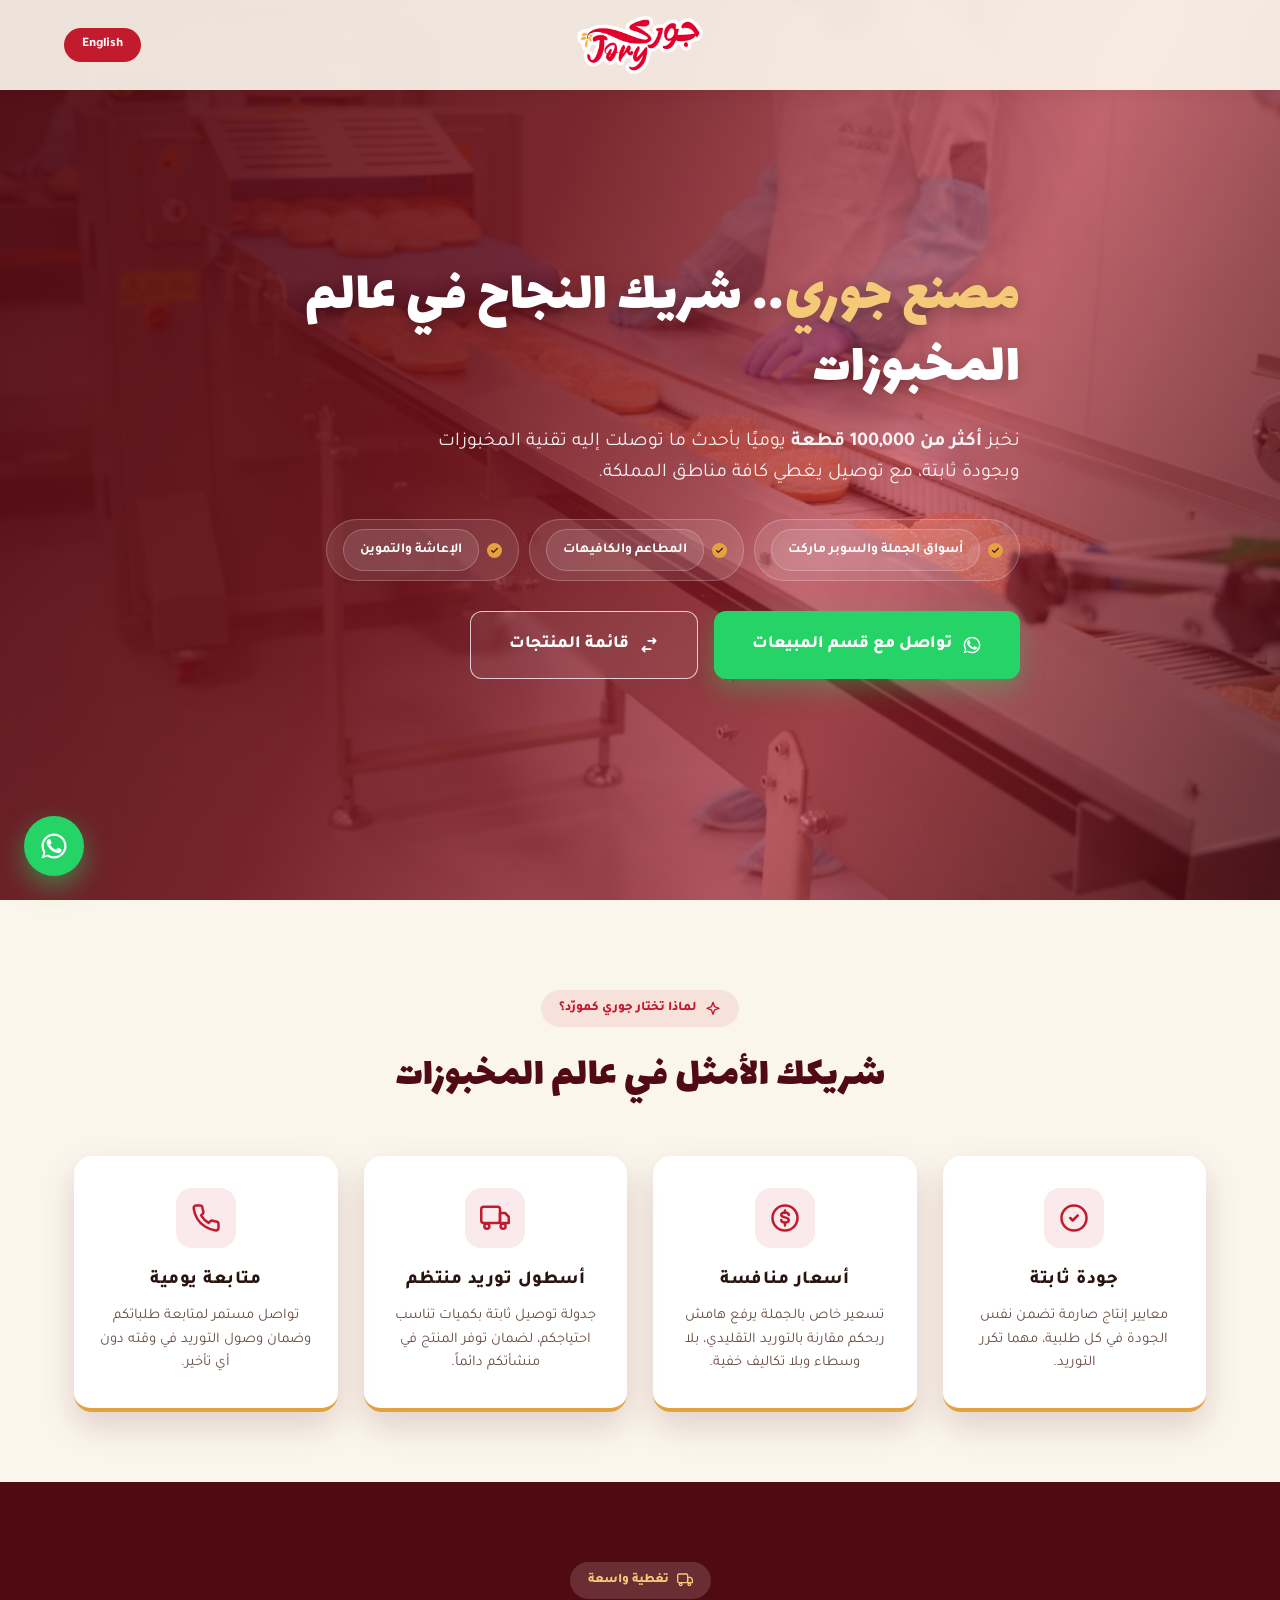
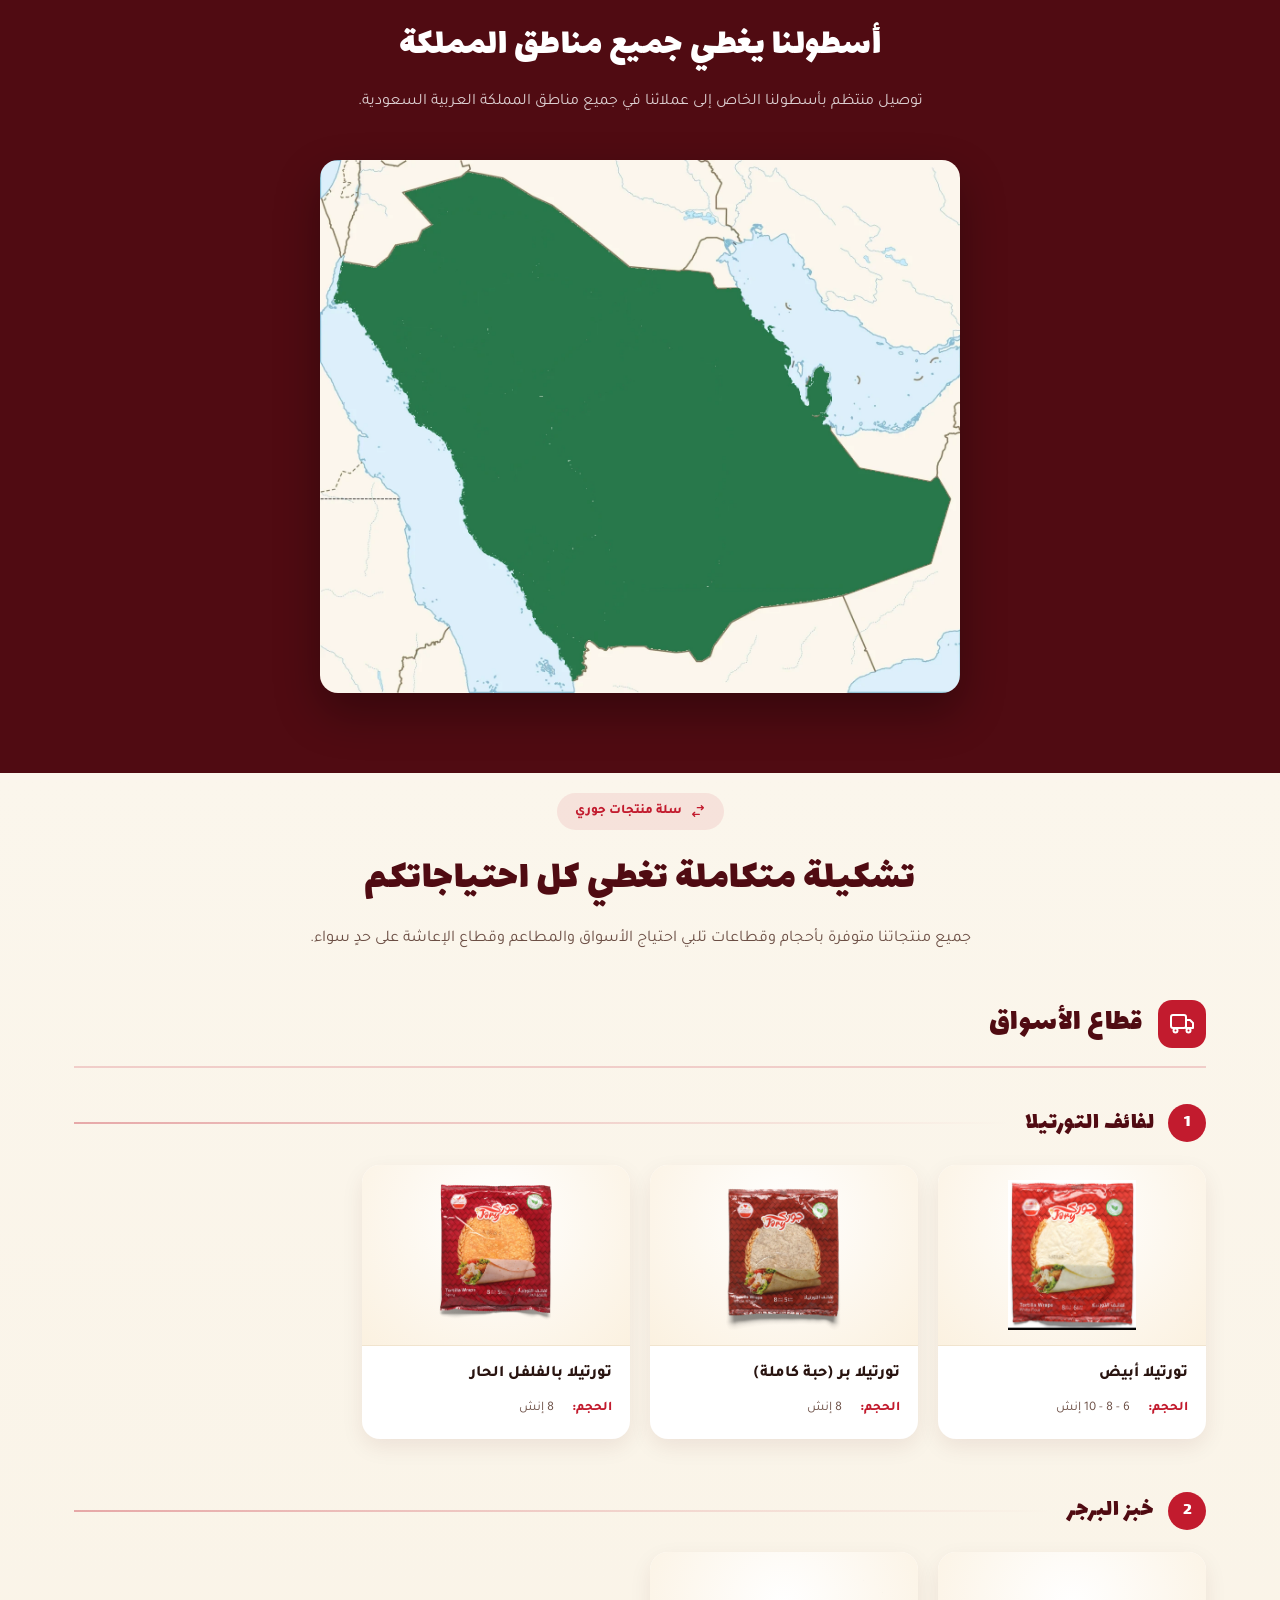
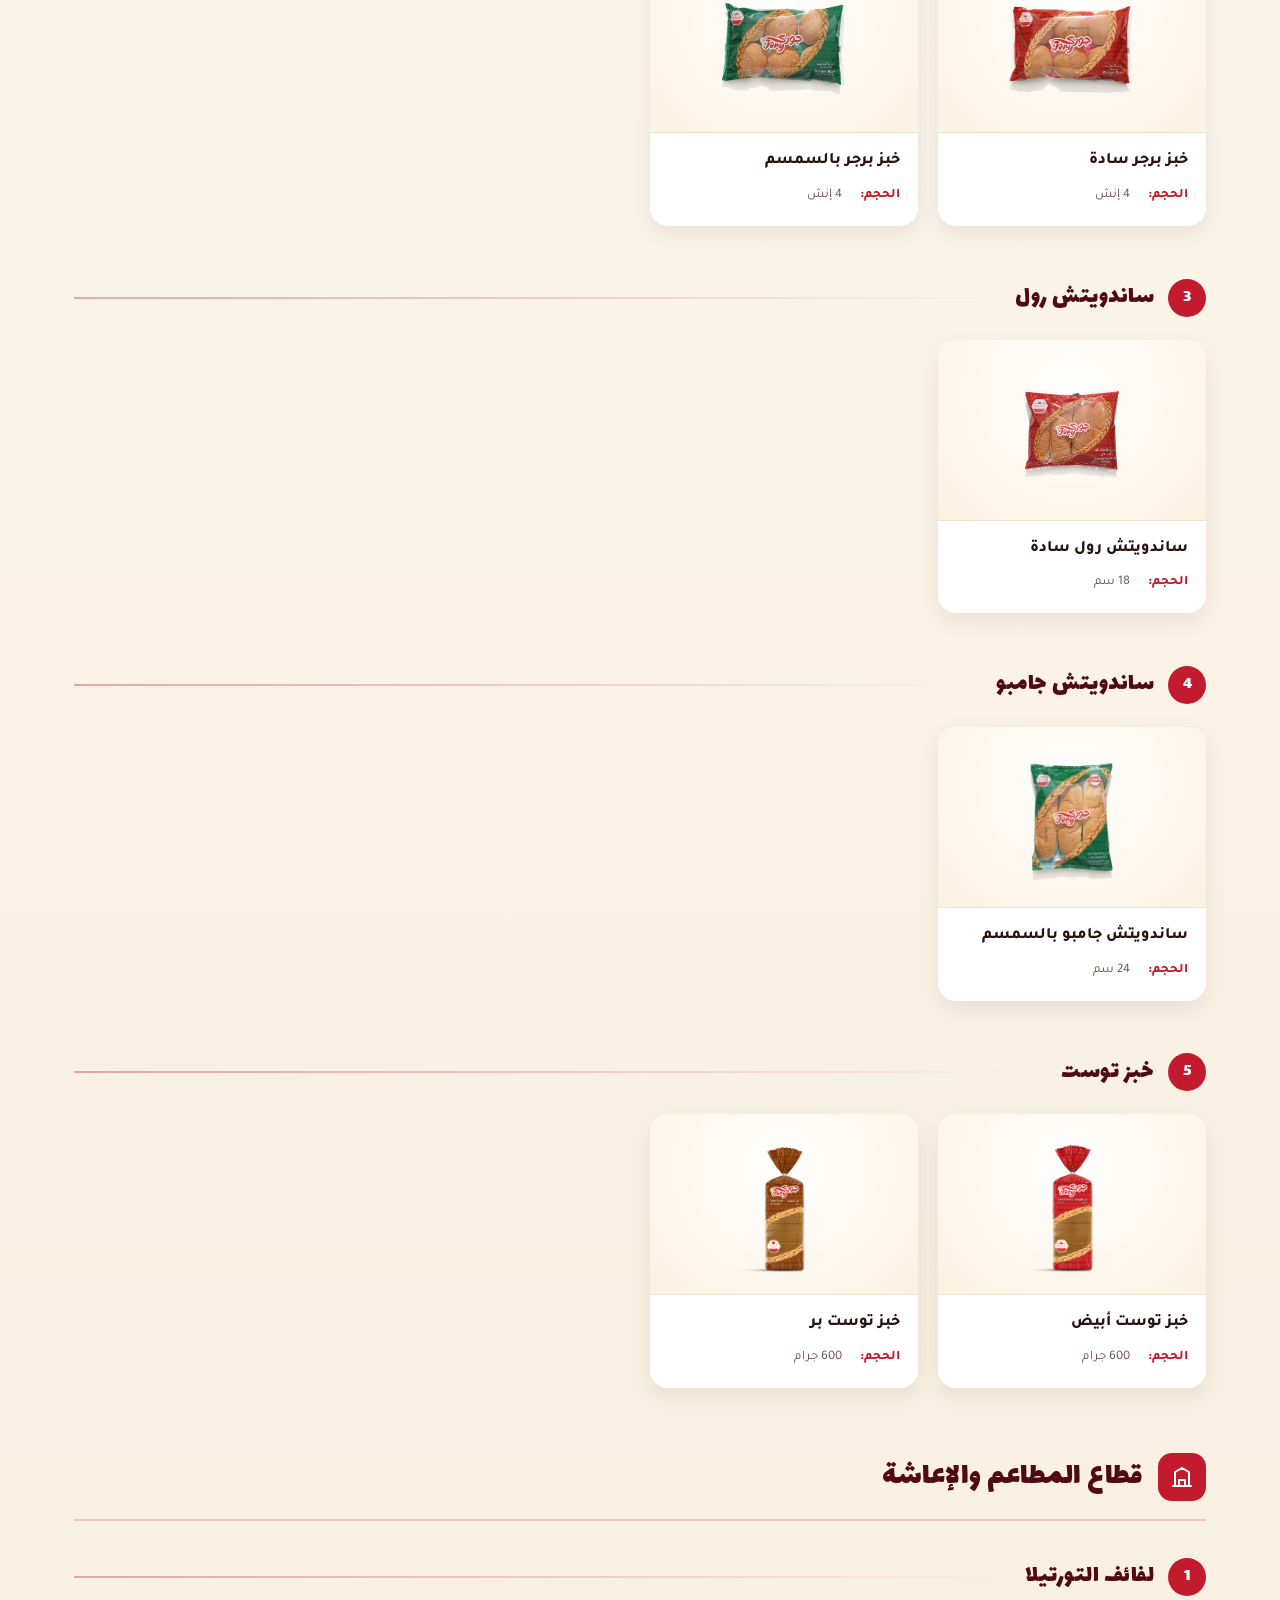
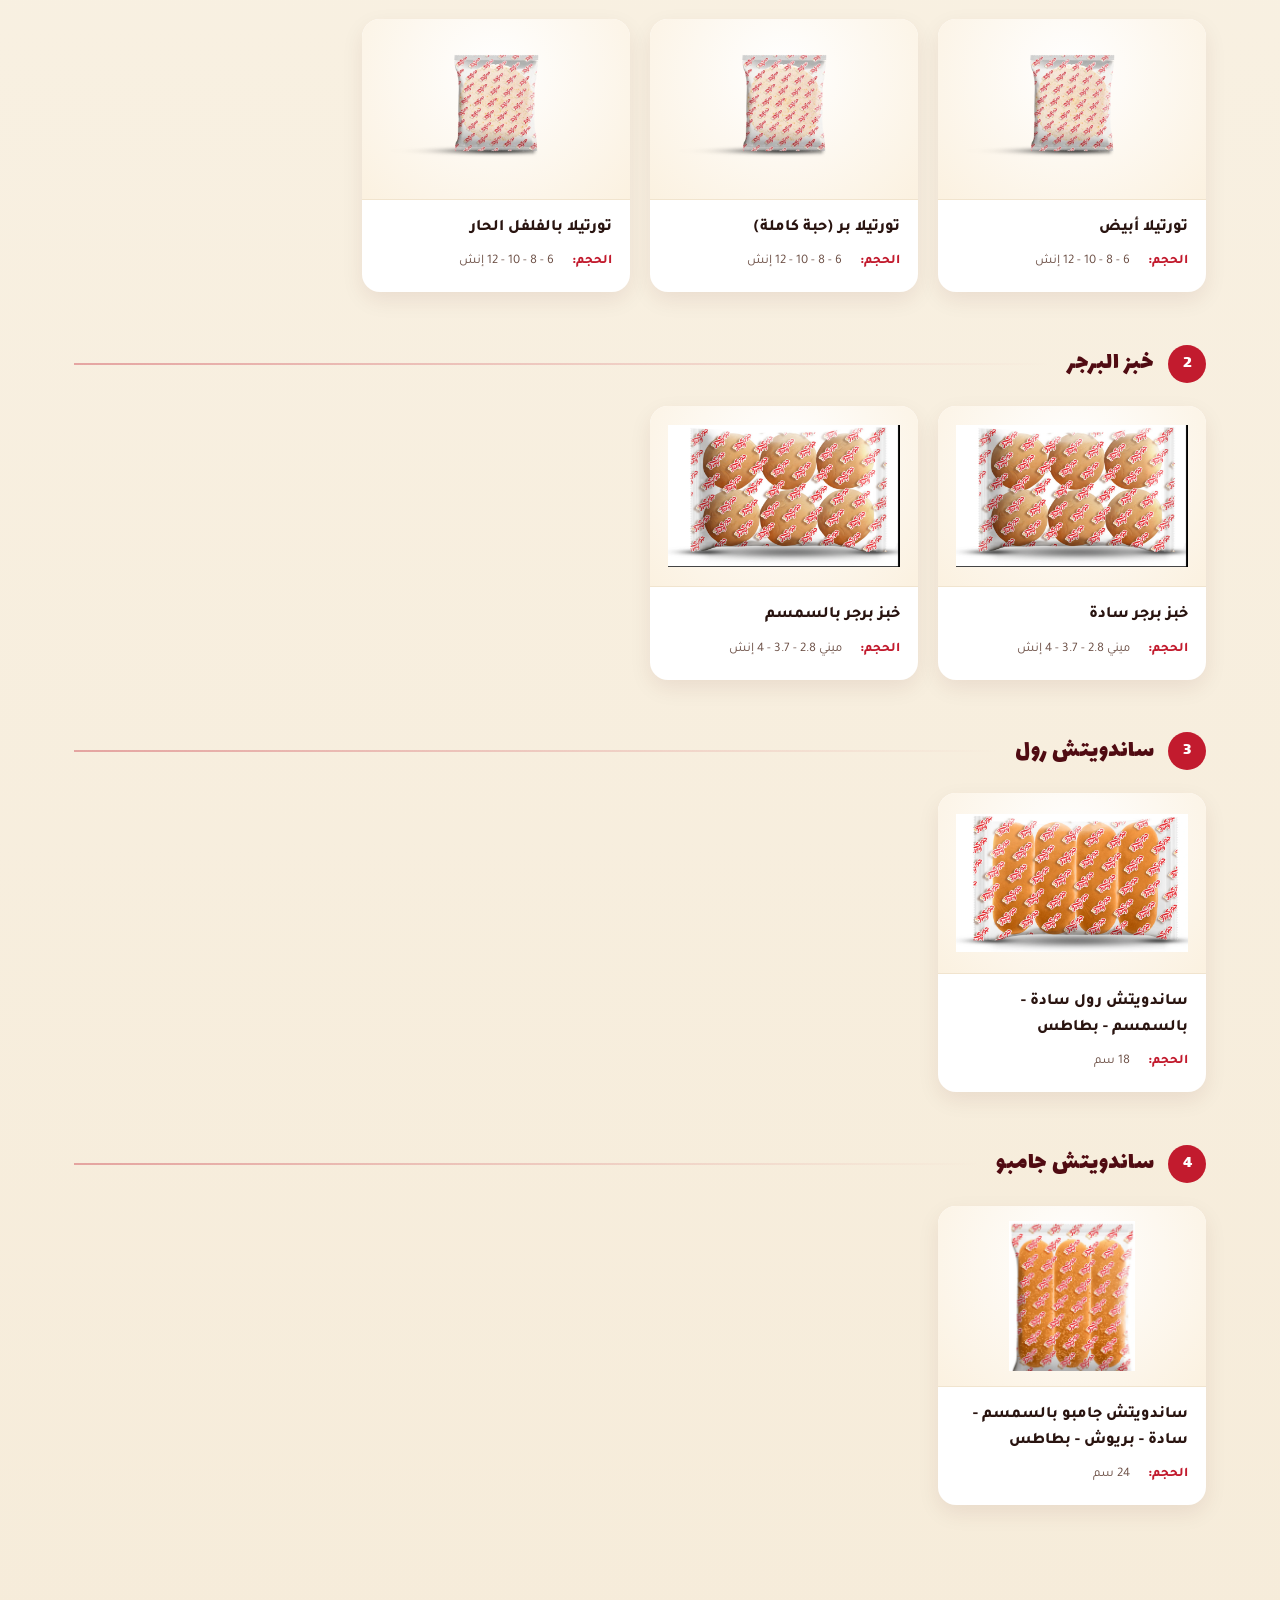
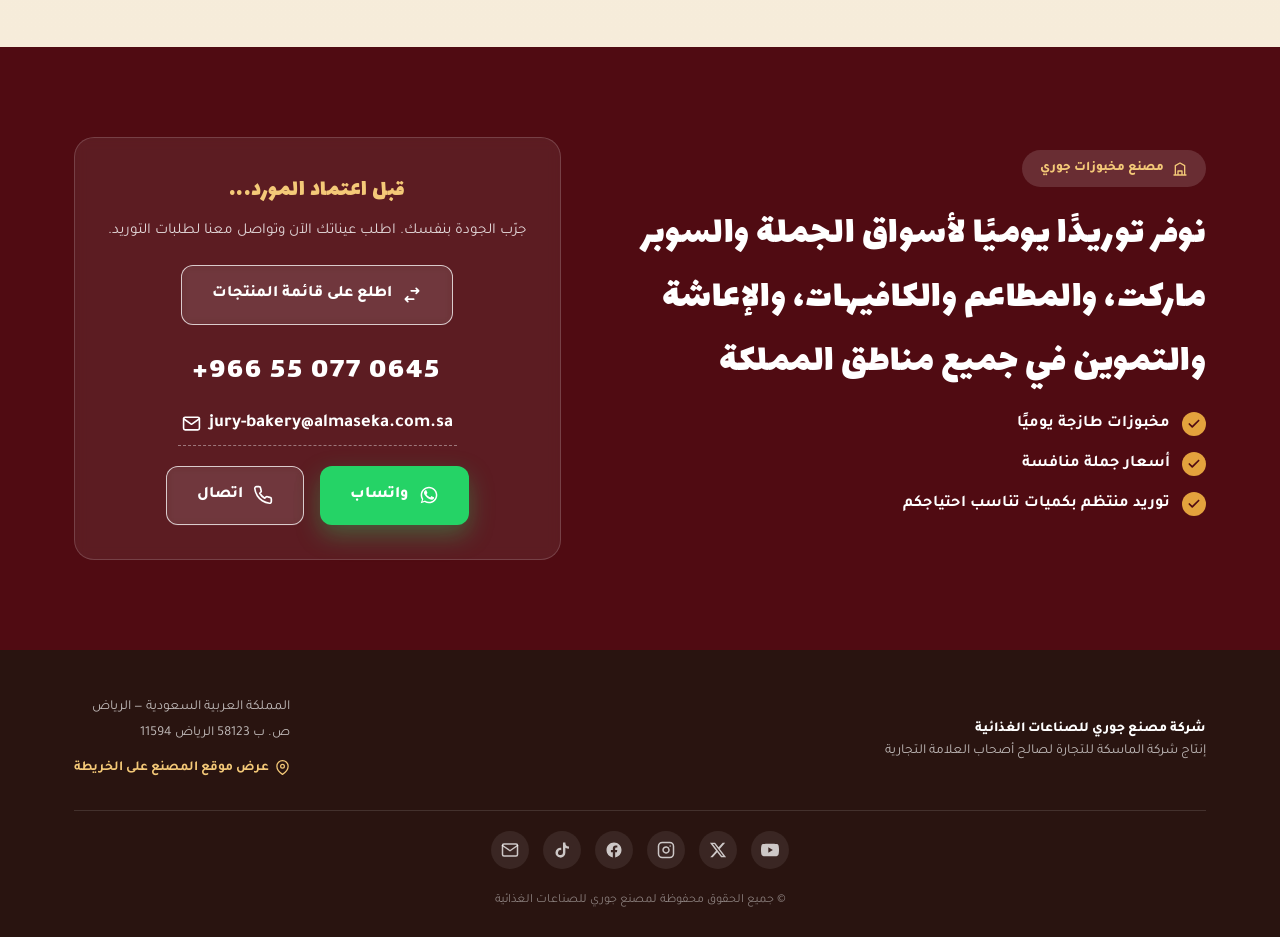
==== index.html @ b3816f95 "add Arabic/English bilingual support with language toggle - Add data-i18n attributes across all visi" ====
<!DOCTYPE html>
<html dir="rtl" lang="ar">
<head>
<meta charset="UTF-8">
<meta name="viewport" content="width=device-width, initial-scale=1.0">
<title>مصنع مخبوزات جوري — توريد جملة للمطاعم والمقاهي والبقالات في جميع مناطق المملكة</title>
<meta name="description" content="جوري.. شريكك الأمثل في عالم المخبوزات. توريد جملة لأسواق الجملة والسوبر ماركت، والمطاعم والكافيهات، والإعاشة والتموين: تورتيلا، خبز برجر، ساندويتش رول وخبز توست. إنتاج يتجاوز 100,000 قطعة يوميًا، أسعار جملة منافسة، وأسطول يغطي جميع مناطق المملكة العربية السعودية.">
<link rel="icon" href="assets/favicon-32.png" type="image/png" sizes="32x32">
<link rel="icon" href="assets/favicon-512.png" type="image/png" sizes="512x512">
<link rel="apple-touch-icon" href="assets/apple-touch-icon.png">
<link rel="preconnect" href="https://fonts.googleapis.com">
<link href="https://fonts.googleapis.com/css2?family=Lalezar&family=Tajawal:wght@300;400;500;700;800;900&display=swap" rel="stylesheet">
<style>
  :root{
    --red:#C21B2E;
    --red-dark:#8F1220;
    --red-deep:#500B12;
    --gold:#E3A23D;
    --gold-light:#F4C978;
    --cream:#FBF6EC;
    --white:#FFFFFF;
    --ink:#291410;
    --ink-soft:#6B4E44;
    --green:#2E7D4F;
    --shadow:0 14px 34px rgba(80,11,18,.16);
  }
  *{margin:0;padding:0;box-sizing:border-box;}
  html{scroll-behavior:smooth;}
  #hero, #products, #contact{scroll-margin-top:90px;}
  @media (max-width:600px){ #hero, #products, #contact{scroll-margin-top:64px;} }
  body{font-family:'Tajawal',sans-serif;background:var(--cream);color:var(--ink);overflow-x:hidden;line-height:1.6;}
  h1,h2,h3,.display{font-family:'Lalezar',sans-serif;font-weight:400;letter-spacing:.5px;}
  a{text-decoration:none;color:inherit;}
  ul{list-style:none;}
  img{display:block;max-width:100%;}
  .wrap{max-width:1180px;margin:0 auto;padding:0 24px;}
  section{position:relative;}


  .eyebrow{display:inline-flex;align-items:center;gap:8px;background:rgba(194,27,46,.09);color:var(--red);
    font-weight:800;font-size:.82rem;padding:8px 18px;border-radius:99px;margin-bottom:16px;}
  .eyebrow svg{width:16px;height:16px;}

  .btn{display:inline-flex;align-items:center;gap:10px;padding:16px 30px;border-radius:12px;
    font-weight:800;font-size:1rem;transition:transform .25s ease, box-shadow .25s ease, background .25s ease;
    white-space:nowrap;border:0;cursor:pointer;}
  .btn svg{width:20px;height:20px;flex-shrink:0;}
  .btn-primary{background:var(--red);color:var(--white);box-shadow:0 10px 24px rgba(194,27,46,.35);}
  .btn-primary:hover{background:var(--red-dark);transform:translateY(-2px);}
  .btn-whatsapp{background:#25D366;color:var(--white);box-shadow:0 10px 24px rgba(37,211,102,.35);}
  .btn-whatsapp:hover{background:#1DA851;transform:translateY(-2px);}
  .btn-outline-light{border:1.5px solid rgba(255,255,255,.75);color:var(--white);background:rgba(255,255,255,.06);backdrop-filter:blur(4px);}
  .btn-outline-light:hover{background:rgba(255,255,255,.16);}
  .btn-lg{padding:19px 38px;font-size:1.08rem;}
  .cta-row{display:flex;flex-wrap:wrap;gap:16px;}

  /* ---------- top bar ---------- */
  .topbar{position:fixed;top:0;right:0;left:0;z-index:200;display:flex;align-items:center;justify-content:center;
    padding:14px 5%;background:rgba(251,246,236,.92);backdrop-filter:blur(8px);box-shadow:0 2px 16px rgba(41,20,16,.08);
    transition:padding .3s ease;}
  .topbar.scrolled{padding:8px 5%;box-shadow:0 4px 20px rgba(41,20,16,.14);}
  .topbar-logo-link{display:flex;align-items:center;}
  .topbar .logo{height:62px;width:auto;transition:height .3s ease;}
  .topbar.scrolled .logo{height:44px;}
  .lang-toggle{position:absolute;top:50%;inset-inline-end:5%;transform:translateY(-50%);
    background:var(--red);color:var(--white);border:0;border-radius:99px;padding:9px 18px;
    font-weight:800;font-size:.82rem;font-family:'Tajawal',sans-serif;cursor:pointer;
    transition:background .2s ease, padding .3s ease;}
  .lang-toggle:hover{background:var(--red-dark);}

  /* ---------- hero ---------- */
  .hero{min-height:100vh;display:flex;align-items:center;padding:130px 0 90px;
    background:
      linear-gradient(115deg, rgba(80,11,18,.94) 0%, rgba(111,15,24,.86) 38%, rgba(194,27,46,.55) 68%, rgba(80,11,18,.75) 100%),
      url('assets/factory.webp') center/cover no-repeat;
  }
  .hero-inner{max-width:760px;}
  .hero .eyebrow{background:rgba(255,255,255,.14);color:var(--gold-light);}
  .hero h1{color:var(--white);font-size:clamp(2.2rem,5vw,3.6rem);line-height:1.25;margin-bottom:22px;text-shadow:0 4px 18px rgba(0,0,0,.25);}
  .hero h1 span{color:var(--gold-light);}
  .hero p.lead{color:rgba(255,255,255,.92);font-size:clamp(1.02rem,2vw,1.22rem);margin-bottom:30px;max-width:640px;}
  .hero-audience{display:flex;flex-wrap:wrap;gap:10px;margin-bottom:30px;}
  .hero-audience span{display:inline-flex;align-items:center;gap:8px;background:rgba(255,255,255,.1);
    border:1px solid rgba(255,255,255,.22);color:var(--white);font-weight:700;font-size:.86rem;padding:9px 16px;border-radius:99px;}
  .hero-audience svg{width:15px;height:15px;background:var(--gold);color:var(--red-deep);border-radius:50%;padding:3px;flex-shrink:0;}

  /* ---------- fleet coverage ---------- */
  .coverage{padding:80px 0;background:var(--red-deep);color:var(--white);text-align:center;}
  .coverage .eyebrow{background:rgba(255,255,255,.14);color:var(--gold-light);}
  .coverage h2{color:var(--white);font-size:clamp(1.8rem,3.6vw,2.4rem);margin-bottom:14px;}
  .coverage p.sub{color:rgba(255,255,255,.8);max-width:600px;margin:0 auto 44px;}
  .coverage-body{display:flex;align-items:center;justify-content:center;max-width:640px;margin:0 auto;}
  .coverage-map{width:100%;min-width:0;}
  .coverage-map img{width:100%;height:auto;display:block;border-radius:18px;box-shadow:0 20px 46px rgba(0,0,0,.32);}

  /* ---------- section heading ---------- */
  .sec-head{text-align:center;max-width:680px;margin:0 auto 46px;}
  .sec-head h2{font-size:clamp(1.9rem,4vw,2.6rem);color:var(--red-deep);margin-bottom:14px;}
  .sec-head p{color:var(--ink-soft);font-size:1.02rem;}
  .sec-head .btn{margin-top:18px;}

  /* ---------- why us ---------- */
  .why{padding:90px 0 70px;}
  .why-grid{display:grid;grid-template-columns:repeat(4,1fr);gap:26px;}
  .why-card{background:var(--white);border-radius:18px;padding:32px 26px;box-shadow:var(--shadow);text-align:center;
    border-bottom:4px solid var(--gold);}
  .why-card .ic{width:60px;height:60px;border-radius:16px;background:rgba(194,27,46,.09);display:flex;align-items:center;
    justify-content:center;margin:0 auto 18px;}
  .why-card svg{width:30px;height:30px;color:var(--red);}
  .why-card h3{font-family:'Tajawal',sans-serif;font-weight:800;font-size:1.15rem;margin-bottom:10px;color:var(--ink);}
  .why-card p{color:var(--ink-soft);font-size:.92rem;}
  @media (max-width:860px){ .why-grid{grid-template-columns:repeat(2,1fr);} }
  @media (max-width:520px){ .why-grid{grid-template-columns:1fr;} }

  /* ---------- products ---------- */
  .products{padding:20px 0 90px;background:linear-gradient(180deg,var(--cream) 0%, #F6ECDA 100%);}
  .cat-block{margin-bottom:52px;}
  .cat-title{display:flex;align-items:center;gap:14px;margin-bottom:22px;}
  .cat-title .num{width:38px;height:38px;border-radius:50%;background:var(--red);color:var(--white);
    display:flex;align-items:center;justify-content:center;font-family:'Lalezar',sans-serif;font-size:1.1rem;flex-shrink:0;}
  .cat-title h3{font-family:'Lalezar',sans-serif;color:var(--red-deep);font-size:1.55rem;}
  .cat-title .line{flex:1;height:2px;background:linear-gradient(90deg, rgba(194,27,46,.35), transparent);}

  .sector-block{margin-bottom:64px;}
  .sector-block:last-child{margin-bottom:0;}
  .sector-heading{display:flex;align-items:center;gap:16px;margin-bottom:36px;padding-bottom:16px;
    border-bottom:2px solid rgba(194,27,46,.18);}
  .sector-heading .ic{width:48px;height:48px;border-radius:14px;background:var(--red);color:var(--white);
    display:flex;align-items:center;justify-content:center;flex-shrink:0;}
  .sector-heading .ic svg{width:24px;height:24px;}
  .sector-heading h2{font-family:'Lalezar',sans-serif;color:var(--red-deep);font-size:clamp(1.5rem,3.2vw,2rem);}

  .prod-subgroup{margin-bottom:26px;}
  .prod-subgroup:last-child{margin-bottom:0;}
  .prod-subtitle{display:inline-flex;align-items:center;gap:8px;background:rgba(194,27,46,.09);color:var(--red);
    font-weight:800;font-size:.82rem;padding:7px 16px;border-radius:99px;margin-bottom:14px;}

  .prod-grid{display:grid;grid-template-columns:repeat(auto-fill,minmax(230px,1fr));gap:20px;}
  .prod-card{background:var(--white);border-radius:18px;overflow:hidden;box-shadow:0 8px 22px rgba(80,11,18,.08);
    transition:transform .3s ease, box-shadow .3s ease;display:flex;flex-direction:column;}
  .prod-card:hover{transform:translateY(-6px);box-shadow:0 16px 34px rgba(80,11,18,.16);}
  .prod-img{background:radial-gradient(circle at 50% 30%, #fff 0%, #FBF1E0 100%);padding:18px;display:flex;
    align-items:center;justify-content:center;height:180px;}
  .prod-img img{max-height:150px;width:auto;object-fit:contain;}
  .prod-body{padding:16px 18px 20px;border-top:1px solid #F1E4CE;}
  .prod-body h4{font-weight:800;font-size:1rem;margin-bottom:10px;color:var(--ink);}
  .prod-meta{display:flex;flex-direction:column;gap:6px;font-size:.82rem;color:var(--ink-soft);}
  .prod-meta div{display:flex;gap:6px;}
  .prod-meta b{color:var(--red);font-weight:800;min-width:52px;}
  .prod-tags{display:flex;flex-wrap:wrap;gap:6px;margin-top:10px;}
  .prod-tags span{background:rgba(194,27,46,.08);color:var(--red-dark);font-size:.72rem;font-weight:700;
    padding:4px 10px;border-radius:99px;}

  /* ---------- proof / checklist ---------- */
  .proof{padding:90px 0;background:var(--red-deep);color:var(--white);position:relative;overflow:hidden;}
  .proof-inner{position:relative;display:grid;grid-template-columns:1.1fr .9fr;gap:50px;align-items:center;}
  .proof h2{font-size:clamp(1.8rem,3.6vw,2.5rem);margin-bottom:16px;color:var(--white);}
  .proof>.wrap>.proof-inner p.lead{color:rgba(255,255,255,.85);margin-bottom:26px;font-size:1.05rem;}
  .checklist{display:flex;flex-direction:column;gap:14px;margin-bottom:30px;}
  .checklist li{display:flex;align-items:center;gap:12px;font-weight:700;font-size:1.02rem;}
  .checklist svg{width:24px;height:24px;background:var(--gold);color:var(--red-deep);border-radius:50%;padding:5px;flex-shrink:0;}
  .proof-card{background:rgba(255,255,255,.07);border:1px solid rgba(255,255,255,.16);border-radius:20px;padding:34px 30px;
    backdrop-filter:blur(6px);text-align:center;}
  .proof-card .display{color:var(--gold-light);font-size:1.5rem;margin-bottom:8px;}
  .proof-card p{color:rgba(255,255,255,.82);margin-bottom:22px;font-size:.95rem;}
  .proof-card .phone{font-family:'Lalezar',sans-serif;font-size:1.9rem;color:var(--white);letter-spacing:2px;
    direction:ltr;display:block;margin-bottom:8px;}
  .proof-card .email-link{display:inline-flex;align-items:center;gap:8px;color:var(--white);
    font-size:1.15rem;font-weight:700;direction:ltr;margin-bottom:20px;transition:color .2s ease;
    padding:6px 4px;border-bottom:1.5px dashed rgba(255,255,255,.4);cursor:pointer;}
  .proof-card .email-link:hover{color:var(--gold-light);border-color:var(--gold-light);}
  .proof-card .email-link svg{width:19px;height:19px;flex-shrink:0;}
  @media (max-width:480px){ .proof-card .email-link{font-size:.95rem;} }
  @media (max-width:900px){ .proof-inner{grid-template-columns:1fr;} }

  /* ---------- final CTA ---------- */
  .final-cta{padding:80px 0;text-align:center;background:var(--cream);}
  .final-cta h2{color:var(--red-deep);font-size:clamp(1.8rem,3.6vw,2.4rem);margin-bottom:14px;}
  .final-cta p{color:var(--ink-soft);max-width:560px;margin:0 auto 30px;font-size:1.02rem;}
  .final-cta .cta-row{justify-content:center;}

  /* ---------- footer ---------- */
  footer{background:var(--ink);color:rgba(255,255,255,.7);padding:44px 0 26px;font-size:.86rem;}
  footer .foot-inner{display:flex;flex-wrap:wrap;justify-content:space-between;gap:24px;padding-bottom:24px;
    border-bottom:1px solid rgba(255,255,255,.12);margin-bottom:20px;}
  footer .foot-brand{display:flex;align-items:center;gap:12px;}
  footer .foot-brand img{height:136px;filter:brightness(0) invert(1);opacity:.9;}
  footer address{font-style:normal;line-height:1.9;}
  footer .map-link{display:inline-flex;align-items:center;gap:6px;color:var(--gold-light);font-weight:700;
    margin-top:8px;transition:color .2s ease;}
  footer .map-link:hover{color:var(--gold);text-decoration:underline;}
  footer .map-link svg{width:15px;height:15px;flex-shrink:0;}
  .social-links{display:flex;align-items:center;justify-content:center;gap:14px;margin-bottom:22px;}
  .social-links a{width:38px;height:38px;border-radius:50%;background:rgba(255,255,255,.08);
    display:flex;align-items:center;justify-content:center;color:rgba(255,255,255,.75);
    transition:background .25s ease, color .25s ease, transform .25s ease;}
  .social-links a:hover{background:var(--gold);color:var(--red-deep);transform:translateY(-3px);}
  .social-links svg{width:18px;height:18px;}
  footer .copyright{text-align:center;color:rgba(255,255,255,.45);font-size:.78rem;}

  /* ---------- floating whatsapp ---------- */
  .float-wa{position:fixed;bottom:24px;left:24px;z-index:300;width:60px;height:60px;border-radius:50%;
    background:#25D366;display:flex;align-items:center;justify-content:center;box-shadow:0 10px 26px rgba(37,211,102,.5);
    animation:pulse 2.4s infinite;}
  .float-wa svg{width:30px;height:30px;color:#fff;}
  @keyframes pulse{0%{box-shadow:0 0 0 0 rgba(37,211,102,.55);}70%{box-shadow:0 0 0 16px rgba(37,211,102,0);}100%{box-shadow:0 0 0 0 rgba(37,211,102,0);}}

  @media (max-width:600px){
    .wrap{padding:0 18px;}

    /* topbar */
    .topbar{padding:10px 18px;}
    .topbar.scrolled{padding:6px 18px;}
    .topbar .logo{height:44px;}
    .topbar.scrolled .logo{height:32px;}
    .lang-toggle{padding:7px 13px;font-size:.74rem;}

    /* hero */
    .hero{padding:84px 0 56px;min-height:0;}
    .hero h1{font-size:1.9rem;margin-bottom:16px;}
    .hero p.lead{font-size:.98rem;margin-bottom:22px;}
    .hero-audience{gap:8px;margin-bottom:22px;}
    .hero-audience span{font-size:.78rem;padding:7px 12px;}

    /* generic cta rows stack full-width for easy tapping */
    .cta-row{flex-direction:column;gap:12px;}
    .cta-row .btn{width:100%;justify-content:center;}
    .btn-lg{padding:16px 24px;font-size:1rem;}

    /* section rhythm */
    .sec-head{margin-bottom:30px;}
    .sec-head p{font-size:.94rem;}
    .why{padding:56px 0 36px;}
    .why-grid{gap:16px;}
    .why-card{padding:26px 20px;}

    .coverage{padding:52px 0;}
    .coverage p.sub{margin-bottom:32px;}

    .products{padding:8px 0 56px;}
    .sector-block{margin-bottom:40px;}
    .sector-heading{margin-bottom:24px;padding-bottom:12px;gap:12px;}
    .sector-heading .ic{width:38px;height:38px;border-radius:11px;}
    .sector-heading .ic svg{width:19px;height:19px;}
    .cat-block{margin-bottom:36px;}
    .cat-title{margin-bottom:16px;gap:10px;}
    .cat-title .num{width:32px;height:32px;font-size:.95rem;}
    .cat-title h3{font-size:1.28rem;}
    .prod-grid{gap:14px;}
    .prod-img{height:150px;padding:14px;}
    .prod-img img{max-height:120px;}
    .prod-body{padding:14px 16px 16px;}

    .proof{padding:52px 0;}
    .proof-inner{gap:32px;}
    .proof h2{font-size:1.6rem;}
    .proof-card{padding:26px 20px;}
    .proof-card .phone{font-size:1.5rem;}
    .proof-card .cta-row{max-width:320px;margin:0 auto;}

    .final-cta{padding:52px 0;}
    .final-cta .cta-row{max-width:320px;margin:0 auto;}

    /* footer */
    footer{padding:36px 0 22px;text-align:center;}
    footer .foot-inner{flex-direction:column;align-items:center;text-align:center;gap:20px;}
    footer .foot-brand{flex-direction:column;}

    .float-wa{width:52px;height:52px;bottom:18px;left:18px;}
    .float-wa svg{width:26px;height:26px;}
  }
</style>
</head>
<body>

<!-- ============ TOP BAR ============ -->
<header class="topbar">
  <a href="#hero" class="topbar-logo-link"><img src="assets/logo.png" alt="جوري للمخبوزات" class="logo"></a>
  <button type="button" id="langToggle" class="lang-toggle">English</button>
</header>

<!-- ============ HERO ============ -->
<section class="hero" id="hero">
  <div class="wrap">
    <div class="hero-inner reveal in">
      <h1 data-i18n="hero.title"><span>مصنع جوري</span>.. شريك النجاح في عالم المخبوزات</h1>
      <p class="lead" data-i18n="hero.lead">نخبز <b>أكثر من 100,000 قطعة</b> يوميًا بأحدث ما توصلت إليه تقنية المخبوزات وبجودة ثابتة، مع توصيل يغطي كافة مناطق المملكة.</p>

      <div class="hero-audience">
        <span>
          <svg viewBox="0 0 24 24" fill="none" stroke="currentColor" stroke-width="3" stroke-linecap="round" stroke-linejoin="round"><path d="M20 6L9 17l-5-5"/></svg>
          <span data-i18n="hero.aud1">أسواق الجملة والسوبر ماركت</span>
        </span>
        <span>
          <svg viewBox="0 0 24 24" fill="none" stroke="currentColor" stroke-width="3" stroke-linecap="round" stroke-linejoin="round"><path d="M20 6L9 17l-5-5"/></svg>
          <span data-i18n="hero.aud2">المطاعم والكافيهات</span>
        </span>
        <span>
          <svg viewBox="0 0 24 24" fill="none" stroke="currentColor" stroke-width="3" stroke-linecap="round" stroke-linejoin="round"><path d="M20 6L9 17l-5-5"/></svg>
          <span data-i18n="hero.aud3">الإعاشة والتموين</span>
        </span>
      </div>

      <div class="cta-row">
        <a class="btn btn-whatsapp btn-lg" href="https://wa.me/966550770645?text=مرحباً%2C%20أرغب%20بالتواصل%20مع%20قسم%20المبيعات" target="_blank" rel="noopener">
          <svg viewBox="0 0 24 24" fill="currentColor"><path d="M17.472 14.382c-.297-.149-1.758-.867-2.03-.967-.273-.099-.471-.148-.67.15-.197.297-.767.966-.94 1.164-.173.199-.347.223-.644.075-.297-.15-1.255-.463-2.39-1.475-.883-.788-1.48-1.761-1.653-2.059-.173-.297-.018-.458.13-.606.134-.133.298-.347.446-.52.149-.174.198-.298.298-.497.099-.198.05-.371-.025-.52-.075-.149-.669-1.612-.916-2.207-.242-.579-.487-.5-.669-.51-.173-.008-.371-.01-.57-.01-.198 0-.52.074-.792.372-.272.297-1.04 1.016-1.04 2.479 0 1.462 1.065 2.875 1.213 3.074.149.198 2.096 3.2 5.077 4.487.709.306 1.262.489 1.694.625.712.227 1.36.195 1.871.118.571-.085 1.758-.719 2.006-1.413.248-.694.248-1.289.173-1.413-.074-.124-.272-.198-.57-.347z"/><path d="M12.001 2C6.478 2 2 6.477 2 12c0 1.99.585 3.842 1.591 5.398L2 22l4.735-1.562A9.953 9.953 0 0 0 12.001 22c5.523 0 10-4.477 10-10S17.524 2 12.001 2zm0 18.2a8.174 8.174 0 0 1-4.396-1.276l-.315-.19-3.11 1.027 1.05-3.033-.205-.312A8.173 8.173 0 0 1 3.8 12c0-4.522 3.679-8.2 8.201-8.2 4.521 0 8.2 3.678 8.2 8.2 0 4.522-3.679 8.2-8.2 8.2z"/></svg>
          <span data-i18n="hero.ctaSales">تواصل مع قسم المبيعات</span>
        </a>
        <a class="btn btn-outline-light btn-lg" href="#products">
          <svg viewBox="0 0 24 24" fill="none" stroke="currentColor" stroke-width="2" stroke-linecap="round" stroke-linejoin="round"><path d="M20 7h-9M14 17H5M17 4l3 3-3 3M7 20l-3-3 3-3"/></svg>
          <span data-i18n="hero.ctaProducts">قائمة المنتجات</span>
        </a>
      </div>
    </div>
  </div>
</section>

<!-- ============ WHY US ============ -->
<section class="why">
  <div class="wrap">
    <div class="sec-head reveal">
      <div class="eyebrow">
        <svg viewBox="0 0 24 24" fill="none" stroke="currentColor" stroke-width="2" stroke-linecap="round" stroke-linejoin="round"><path d="M12 2l2.4 6.6L21 11l-6.6 2.4L12 20l-2.4-6.6L3 11l6.6-2.4z"/></svg>
        <span data-i18n="why.eyebrow">لماذا تختار جوري كمورّد؟</span>
      </div>
      <h2 data-i18n="why.title">شريكك الأمثل في عالم المخبوزات</h2>
    </div>
    <div class="why-grid">
      <div class="why-card reveal">
        <div class="ic"><svg viewBox="0 0 24 24" fill="none" stroke="currentColor" stroke-width="2" stroke-linecap="round" stroke-linejoin="round"><path d="M9 12l2 2 4-4"/><circle cx="12" cy="12" r="10"/></svg></div>
        <h3 data-i18n="why.c1t">جودة ثابتة</h3>
        <p data-i18n="why.c1d">معايير إنتاج صارمة تضمن نفس الجودة في كل طلبية، مهما تكرر التوريد.</p>
      </div>
      <div class="why-card reveal">
        <div class="ic"><svg viewBox="0 0 24 24" fill="none" stroke="currentColor" stroke-width="2" stroke-linecap="round" stroke-linejoin="round"><circle cx="12" cy="12" r="10"/><path d="M15 9.5c0-1-1-2-3-2s-3 1-3 2 1 1.5 3 2 3 1 3 2-1 2-3 2-3-1-3-2"/><path d="M12 6v2M12 16v2"/></svg></div>
        <h3 data-i18n="why.c2t">أسعار منافسة</h3>
        <p data-i18n="why.c2d">تسعير خاص بالجملة يرفع هامش ربحكم مقارنة بالتوريد التقليدي، بلا وسطاء وبلا تكاليف خفية.</p>
      </div>
      <div class="why-card reveal">
        <div class="ic"><svg viewBox="0 0 24 24" fill="none" stroke="currentColor" stroke-width="2" stroke-linecap="round" stroke-linejoin="round"><rect x="1" y="3" width="15" height="13" rx="2"/><path d="M16 8h4l3 3v5h-7z"/><circle cx="5.5" cy="18.5" r="2"/><circle cx="18.5" cy="18.5" r="2"/></svg></div>
        <h3 data-i18n="why.c3t">أسطول توريد منتظم</h3>
        <p data-i18n="why.c3d">جدولة توصيل ثابتة بكميات تناسب احتياجكم، لضمان توفر المنتج في منشأتكم دائماً.</p>
      </div>
      <div class="why-card reveal">
        <div class="ic"><svg viewBox="0 0 24 24" fill="none" stroke="currentColor" stroke-width="2" stroke-linecap="round" stroke-linejoin="round"><path d="M22 16.92v3a2 2 0 0 1-2.18 2 19.79 19.79 0 0 1-8.63-3.07 19.5 19.5 0 0 1-6-6 19.79 19.79 0 0 1-3.07-8.67A2 2 0 0 1 4.11 2h3a2 2 0 0 1 2 1.72c.127.96.361 1.903.7 2.81a2 2 0 0 1-.45 2.11L8.09 9.91a16 16 0 0 0 6 6l1.27-1.27a2 2 0 0 1 2.11-.45c.907.339 1.85.573 2.81.7A2 2 0 0 1 22 16.92z"/></svg></div>
        <h3 data-i18n="why.c4t">متابعة يومية</h3>
        <p data-i18n="why.c4d">تواصل مستمر لمتابعة طلباتكم وضمان وصول التوريد في وقته دون أي تأخير.</p>
      </div>
    </div>
  </div>
</section>

<!-- ============ FLEET COVERAGE ============ -->
<section class="coverage">
  <div class="wrap">
    <div class="reveal">
      <div class="eyebrow">
        <svg viewBox="0 0 24 24" fill="none" stroke="currentColor" stroke-width="2" stroke-linecap="round" stroke-linejoin="round"><rect x="1" y="3" width="15" height="13" rx="2"/><path d="M16 8h4l3 3v5h-7z"/><circle cx="5.5" cy="18.5" r="2"/><circle cx="18.5" cy="18.5" r="2"/></svg>
        <span data-i18n="coverage.eyebrow">تغطية واسعة</span>
      </div>
      <h2 data-i18n="coverage.title">أسطولنا يغطي جميع مناطق المملكة</h2>
      <p class="sub" data-i18n="coverage.sub">توصيل منتظم بأسطولنا الخاص إلى عملائنا في جميع مناطق المملكة العربية السعودية.</p>
      <div class="coverage-body">
        <div class="coverage-map">
          <img src="assets/coverage-map.webp" alt="خريطة تغطية التوصيل: جميع مناطق المملكة العربية السعودية">
        </div>
      </div>
    </div>
  </div>
</section>

<!-- ============ PRODUCTS ============ -->
<section class="products" id="products">
  <div class="wrap">
    <div class="sec-head reveal">
      <div class="eyebrow">
        <svg viewBox="0 0 24 24" fill="none" stroke="currentColor" stroke-width="2" stroke-linecap="round" stroke-linejoin="round"><path d="M20 7h-9M14 17H5M17 4l3 3-3 3M7 20l-3-3 3-3"/></svg>
        <span data-i18n="products.eyebrow">سلة منتجات جوري</span>
      </div>
      <h2 data-i18n="products.title">تشكيلة متكاملة تغطي كل احتياجاتكم</h2>
      <p data-i18n="products.sub">جميع منتجاتنا متوفرة بأحجام وقطاعات تلبي احتياج الأسواق والمطاعم وقطاع الإعاشة على حدٍ سواء.</p>
       
    </div>

    <!-- ============ قطاع الأسواق ============ -->
    <div class="sector-block">
      <div class="sector-heading reveal">
        <div class="ic"><svg viewBox="0 0 24 24" fill="none" stroke="currentColor" stroke-width="2" stroke-linecap="round" stroke-linejoin="round"><rect x="1" y="3" width="15" height="13" rx="2"/><path d="M16 8h4l3 3v5h-7z"/><circle cx="5.5" cy="18.5" r="2"/><circle cx="18.5" cy="18.5" r="2"/></svg></div>
        <h2 data-i18n="products.sectorMarket">قطاع الأسواق</h2>
      </div>

      <div class="cat-block">
        <div class="cat-title reveal">
          <span class="num">1</span>
          <h3 data-i18n="products.catTortilla">لفائف التورتيلا</h3>
          <span class="line"></span>
        </div>
        <div class="prod-grid">
          <div class="prod-card reveal">
            <div class="prod-img"><img src="assets/products/tortilla-white-market.webp" alt="تورتيلا أبيض - أسواق"></div>
            <div class="prod-body">
              <h4 data-i18n="prod.tortWhite">تورتيلا أبيض</h4>
              <div class="prod-meta">
                <div><b data-i18n="products.sizeLabel">الحجم:</b><span data-i18n="size.w6_8_10">6 - 8 - 10 إنش</span></div>
              </div>
            </div>
          </div>
          <div class="prod-card reveal">
            <div class="prod-img"><img src="assets/products/tortilla-wheat.webp" alt="تورتيلا بر - أسواق"></div>
            <div class="prod-body">
              <h4 data-i18n="prod.tortWheat">تورتيلا بر (حبة كاملة)</h4>
              <div class="prod-meta">
                <div><b data-i18n="products.sizeLabel">الحجم:</b><span data-i18n="size.8">8 إنش</span></div>
              </div>
            </div>
          </div>
          <div class="prod-card reveal">
            <div class="prod-img"><img src="assets/products/tortilla-spicy.webp" alt="تورتيلا بالفلفل الحار - أسواق"></div>
            <div class="prod-body">
              <h4 data-i18n="prod.tortSpicy">تورتيلا بالفلفل الحار</h4>
              <div class="prod-meta">
                <div><b data-i18n="products.sizeLabel">الحجم:</b><span data-i18n="size.8">8 إنش</span></div>
              </div>
            </div>
          </div>
        </div>
      </div>

      <div class="cat-block">
        <div class="cat-title reveal">
          <span class="num">2</span>
          <h3 data-i18n="products.catBurger">خبز البرجر</h3>
          <span class="line"></span>
        </div>
        <div class="prod-grid">
          <div class="prod-card reveal">
            <div class="prod-img"><img src="assets/products/bun-plain.webp" alt="خبز برجر سادة - أسواق"></div>
            <div class="prod-body">
              <h4 data-i18n="prod.bunPlain">خبز برجر سادة</h4>
              <div class="prod-meta">
                <div><b data-i18n="products.sizeLabel">الحجم:</b><span data-i18n="size.4">4 إنش</span></div>
              </div>
            </div>
          </div>
          <div class="prod-card reveal">
            <div class="prod-img"><img src="assets/products/bun-sesame.webp" alt="خبز برجر بالسمسم - أسواق"></div>
            <div class="prod-body">
              <h4 data-i18n="prod.bunSesame">خبز برجر بالسمسم</h4>
              <div class="prod-meta">
                <div><b data-i18n="products.sizeLabel">الحجم:</b><span data-i18n="size.4">4 إنش</span></div>
              </div>
            </div>
          </div>
        </div>
      </div>

      <div class="cat-block">
        <div class="cat-title reveal">
          <span class="num">3</span>
          <h3 data-i18n="products.catRoll">ساندويتش رول</h3>
          <span class="line"></span>
        </div>
        <div class="prod-grid">
          <div class="prod-card reveal">
            <div class="prod-img"><img src="assets/products/roll-white.webp" alt="ساندويتش رول سادة - أسواق"></div>
            <div class="prod-body">
              <h4 data-i18n="prod.rollMkt">ساندويتش رول سادة</h4>
              <div class="prod-meta">
                <div><b data-i18n="products.sizeLabel">الحجم:</b><span data-i18n="size.18cm">18 سم</span></div>
              </div>
            </div>
          </div>
        </div>
      </div>

      <div class="cat-block">
        <div class="cat-title reveal">
          <span class="num">4</span>
          <h3 data-i18n="products.catJumbo">ساندويتش جامبو</h3>
          <span class="line"></span>
        </div>
        <div class="prod-grid">
          <div class="prod-card reveal">
            <div class="prod-img"><img src="assets/products/jumbo-sesame.webp" alt="ساندويتش جامبو بالسمسم - أسواق"></div>
            <div class="prod-body">
              <h4 data-i18n="prod.jumboMkt">ساندويتش جامبو بالسمسم</h4>
              <div class="prod-meta">
                <div><b data-i18n="products.sizeLabel">الحجم:</b><span data-i18n="size.24cm">24 سم</span></div>
              </div>
            </div>
          </div>
        </div>
      </div>

      <div class="cat-block">
        <div class="cat-title reveal">
          <span class="num">5</span>
          <h3 data-i18n="products.catToast">خبز توست</h3>
          <span class="line"></span>
        </div>
        <div class="prod-grid">
          <div class="prod-card reveal">
            <div class="prod-img"><img src="assets/products/toast-white.webp" alt="خبز توست أبيض"></div>
            <div class="prod-body">
              <h4 data-i18n="prod.toastWhite">خبز توست أبيض</h4>
              <div class="prod-meta">
                <div><b data-i18n="products.sizeLabel">الحجم:</b><span data-i18n="size.600g">600 جرام</span></div>
              </div>
            </div>
          </div>
          <div class="prod-card reveal">
            <div class="prod-img"><img src="assets/products/toast-wheat.webp" alt="خبز توست بر"></div>
            <div class="prod-body">
              <h4 data-i18n="prod.toastWheat">خبز توست بر</h4>
              <div class="prod-meta">
                <div><b data-i18n="products.sizeLabel">الحجم:</b><span data-i18n="size.600g">600 جرام</span></div>
              </div>
            </div>
          </div>
        </div>
      </div>
    </div>

    <!-- ============ قطاع المطاعم والإعاشة ============ -->
    <div class="sector-block">
      <div class="sector-heading reveal">
        <div class="ic"><svg viewBox="0 0 24 24" fill="none" stroke="currentColor" stroke-width="2" stroke-linecap="round" stroke-linejoin="round"><path d="M3 21h18M5 21V7l7-4 7 4v14M9 21v-6h6v6"/></svg></div>
        <h2 data-i18n="products.sectorFood">قطاع المطاعم والإعاشة</h2>
      </div>

      <div class="cat-block">
        <div class="cat-title reveal">
          <span class="num">1</span>
          <h3 data-i18n="products.catTortilla">لفائف التورتيلا</h3>
          <span class="line"></span>
        </div>
        <div class="prod-grid">
          <div class="prod-card reveal">
            <div class="prod-img"><img src="assets/products/tortilla-white.webp" alt="تورتيلا أبيض - إعاشة"></div>
            <div class="prod-body">
              <h4 data-i18n="prod.tortWhite">تورتيلا أبيض</h4>
              <div class="prod-meta">
                <div><b data-i18n="products.sizeLabel">الحجم:</b><span data-i18n="size.w6_8_10_12">6 - 8 - 10 - 12 إنش</span></div>
              </div>
            </div>
          </div>
          <div class="prod-card reveal">
            <div class="prod-img"><img src="assets/products/tortilla-white.webp" alt="تورتيلا بر - إعاشة"></div>
            <div class="prod-body">
              <h4 data-i18n="prod.tortWheat">تورتيلا بر (حبة كاملة)</h4>
              <div class="prod-meta">
                <div><b data-i18n="products.sizeLabel">الحجم:</b><span data-i18n="size.w6_8_10_12">6 - 8 - 10 - 12 إنش</span></div>
              </div>
            </div>
          </div>
          <div class="prod-card reveal">
            <div class="prod-img"><img src="assets/products/tortilla-white.webp" alt="تورتيلا بالفلفل الحار - إعاشة"></div>
            <div class="prod-body">
              <h4 data-i18n="prod.tortSpicy">تورتيلا بالفلفل الحار</h4>
              <div class="prod-meta">
                <div><b data-i18n="products.sizeLabel">الحجم:</b><span data-i18n="size.w6_8_10_12">6 - 8 - 10 - 12 إنش</span></div>
              </div>
            </div>
          </div>
        </div>
      </div>

      <div class="cat-block">
        <div class="cat-title reveal">
          <span class="num">2</span>
          <h3 data-i18n="products.catBurger">خبز البرجر</h3>
          <span class="line"></span>
        </div>
        <div class="prod-grid">
          <div class="prod-card reveal">
            <div class="prod-img"><img src="assets/products/bun-plain-bag.webp" alt="خبز برجر سادة - إعاشة"></div>
            <div class="prod-body">
              <h4 data-i18n="prod.bunPlain">خبز برجر سادة</h4>
              <div class="prod-meta">
                <div><b data-i18n="products.sizeLabel">الحجم:</b><span data-i18n="size.mini">ميني 2.8 - 3.7 - 4 إنش</span></div>
              </div>
            </div>
          </div>
          <div class="prod-card reveal">
            <div class="prod-img"><img src="assets/products/bun-plain-bag.webp" alt="خبز برجر بالسمسم - إعاشة"></div>
            <div class="prod-body">
              <h4 data-i18n="prod.bunSesame">خبز برجر بالسمسم</h4>
              <div class="prod-meta">
                <div><b data-i18n="products.sizeLabel">الحجم:</b><span data-i18n="size.mini">ميني 2.8 - 3.7 - 4 إنش</span></div>
              </div>
            </div>
          </div>
        </div>
      </div>

      <div class="cat-block">
        <div class="cat-title reveal">
          <span class="num">3</span>
          <h3 data-i18n="products.catRoll">ساندويتش رول</h3>
          <span class="line"></span>
        </div>
        <div class="prod-grid">
          <div class="prod-card reveal">
            <div class="prod-img"><img src="assets/products/roll-plain-bag.webp" alt="ساندويتش رول سادة - بالسمسم - بطاطس - إعاشة"></div>
            <div class="prod-body">
              <h4 data-i18n="prod.rollFood">ساندويتش رول سادة - بالسمسم - بطاطس</h4>
              <div class="prod-meta">
                <div><b data-i18n="products.sizeLabel">الحجم:</b><span data-i18n="size.18cm">18 سم</span></div>
              </div>
            </div>
          </div>
        </div>
      </div>

      <div class="cat-block">
        <div class="cat-title reveal">
          <span class="num">4</span>
          <h3 data-i18n="products.catJumbo">ساندويتش جامبو</h3>
          <span class="line"></span>
        </div>
        <div class="prod-grid">
          <div class="prod-card reveal">
            <div class="prod-img"><img src="assets/products/jumbo-plain-bag.webp" alt="ساندويتش جامبو بالسمسم - سادة - بريوش - بطاطس - إعاشة"></div>
            <div class="prod-body">
              <h4 data-i18n="prod.jumboFood">ساندويتش جامبو بالسمسم - سادة - بريوش - بطاطس</h4>
              <div class="prod-meta">
                <div><b data-i18n="products.sizeLabel">الحجم:</b><span data-i18n="size.24cm">24 سم</span></div>
              </div>
            </div>
          </div>
        </div>
      </div>
    </div>

  </div>
</section>

<!-- ============ PROOF / CHECKLIST ============ -->
<section class="proof">
  <div class="wrap">
    <div class="proof-inner">
      <div class="reveal">
        <div class="eyebrow" style="background:rgba(255,255,255,.14);color:var(--gold-light);">
          <svg viewBox="0 0 24 24" fill="none" stroke="currentColor" stroke-width="2" stroke-linecap="round" stroke-linejoin="round"><path d="M3 21h18M5 21V7l7-4 7 4v14M9 21v-6h6v6"/></svg>
          <span data-i18n="proof.eyebrow">مصنع مخبوزات جوري</span>
        </div>
        <h2 data-i18n="proof.title">نوفر توريدًا يوميًا لأسواق الجملة والسوبر ماركت، والمطاعم والكافيهات، والإعاشة والتموين في جميع مناطق المملكة</h2>
        <ul class="checklist">
          <li>
            <svg viewBox="0 0 24 24" fill="none" stroke="currentColor" stroke-width="3" stroke-linecap="round" stroke-linejoin="round"><path d="M20 6L9 17l-5-5"/></svg>
            <span data-i18n="proof.check1">مخبوزات طازجة يوميًا</span>
          </li>
          <li>
            <svg viewBox="0 0 24 24" fill="none" stroke="currentColor" stroke-width="3" stroke-linecap="round" stroke-linejoin="round"><path d="M20 6L9 17l-5-5"/></svg>
            <span data-i18n="proof.check2">أسعار جملة منافسة</span>
          </li>
          <li>
            <svg viewBox="0 0 24 24" fill="none" stroke="currentColor" stroke-width="3" stroke-linecap="round" stroke-linejoin="round"><path d="M20 6L9 17l-5-5"/></svg>
            <span data-i18n="proof.check3">توريد منتظم بكميات تناسب احتياجكم</span>
          </li>
        </ul>
      </div>
      <div class="proof-card reveal">
        <div class="display" data-i18n="proof.cardTitle">قبل اعتماد المورد...</div>
        <p data-i18n="proof.cardDesc">جرّب الجودة بنفسك. اطلب عيناتك الآن وتواصل معنا لطلبات التوريد.</p>
        <a class="btn btn-outline-light" href="#products" style="margin-bottom:22px;">
          <svg viewBox="0 0 24 24" fill="none" stroke="currentColor" stroke-width="2" stroke-linecap="round" stroke-linejoin="round"><path d="M20 7h-9M14 17H5M17 4l3 3-3 3M7 20l-3-3 3-3"/></svg>
          <span data-i18n="proof.cardBtn">اطلع على قائمة المنتجات</span>
        </a>
        <span class="phone" dir="ltr">+966 55 077 0645</span>
        <a class="email-link" href="mailto:jury-bakery@almaseka.com.sa">
          <svg viewBox="0 0 24 24" fill="none" stroke="currentColor" stroke-width="2" stroke-linecap="round" stroke-linejoin="round"><rect x="2" y="4" width="20" height="16" rx="2"/><path d="M22 6l-10 7L2 6"/></svg>
          jury-bakery@almaseka.com.sa
        </a>
        <div class="cta-row" style="justify-content:center;">
          <a class="btn btn-whatsapp" href="https://wa.me/966550770645?text=مرحباً%2C%20أرغب%20بالتواصل%20بخصوص%20طلبات%20التوريد" target="_blank" rel="noopener">
            <svg viewBox="0 0 24 24" fill="currentColor"><path d="M17.472 14.382c-.297-.149-1.758-.867-2.03-.967-.273-.099-.471-.148-.67.15-.197.297-.767.966-.94 1.164-.173.199-.347.223-.644.075-.297-.15-1.255-.463-2.39-1.475-.883-.788-1.48-1.761-1.653-2.059-.173-.297-.018-.458.13-.606.134-.133.298-.347.446-.52.149-.174.198-.298.298-.497.099-.198.05-.371-.025-.52-.075-.149-.669-1.612-.916-2.207-.242-.579-.487-.5-.669-.51-.173-.008-.371-.01-.57-.01-.198 0-.52.074-.792.372-.272.297-1.04 1.016-1.04 2.479 0 1.462 1.065 2.875 1.213 3.074.149.198 2.096 3.2 5.077 4.487.709.306 1.262.489 1.694.625.712.227 1.36.195 1.871.118.571-.085 1.758-.719 2.006-1.413.248-.694.248-1.289.173-1.413-.074-.124-.272-.198-.57-.347z"/><path d="M12.001 2C6.478 2 2 6.477 2 12c0 1.99.585 3.842 1.591 5.398L2 22l4.735-1.562A9.953 9.953 0 0 0 12.001 22c5.523 0 10-4.477 10-10S17.524 2 12.001 2zm0 18.2a8.174 8.174 0 0 1-4.396-1.276l-.315-.19-3.11 1.027 1.05-3.033-.205-.312A8.173 8.173 0 0 1 3.8 12c0-4.522 3.679-8.2 8.201-8.2 4.521 0 8.2 3.678 8.2 8.2 0 4.522-3.679 8.2-8.2 8.2z"/></svg>
            <span data-i18n="proof.whatsapp">واتساب</span>
          </a>
          <a class="btn btn-outline-light" href="tel:+966550770645">
            <svg viewBox="0 0 24 24" fill="none" stroke="currentColor" stroke-width="2" stroke-linecap="round" stroke-linejoin="round"><path d="M22 16.92v3a2 2 0 0 1-2.18 2 19.79 19.79 0 0 1-8.63-3.07 19.5 19.5 0 0 1-6-6 19.79 19.79 0 0 1-3.07-8.67A2 2 0 0 1 4.11 2h3a2 2 0 0 1 2 1.72c.127.96.361 1.903.7 2.81a2 2 0 0 1-.45 2.11L8.09 9.91a16 16 0 0 0 6 6l1.27-1.27a2 2 0 0 1 2.11-.45c.907.339 1.85.573 2.81.7A2 2 0 0 1 22 16.92z"/></svg>
            <span data-i18n="proof.call">اتصال</span>
          </a>
        </div>
      </div>
    </div>
  </div>
</section>
 

<!-- ============ FOOTER ============ -->
<footer>
  <div class="wrap">
    <div class="foot-inner">
      <div class="foot-brand">
        <div>
          <div style="color:#fff;font-weight:800;" data-i18n="footer.brand">شركة مصنع جوري للصناعات الغذائية</div>
          <div data-i18n="footer.tagline">إنتاج شركة الماسكة للتجارة لصالح أصحاب العلامة التجارية</div>
        </div>
      </div>
      <address>
        <span data-i18n="footer.addr1">المملكة العربية السعودية — الرياض</span><br>
        <span data-i18n="footer.addr2">ص. ب 58123 الرياض 11594</span><br>
        <a class="map-link" href="https://maps.app.goo.gl/UoiW6jNtjJQjJUFg7" target="_blank" rel="noopener">
          <svg viewBox="0 0 24 24" fill="none" stroke="currentColor" stroke-width="2" stroke-linecap="round" stroke-linejoin="round"><path d="M21 10c0 7-9 13-9 13s-9-6-9-13a9 9 0 0118 0z"/><circle cx="12" cy="10" r="3"/></svg>
          <span data-i18n="footer.mapLink">عرض موقع المصنع على الخريطة</span>
        </a>
      </address>
    </div>
    <div class="social-links">
      <a href="https://youtube.com/@juryfood?si=DhPDVkUbaIbUxT12" target="_blank" rel="noopener" aria-label="يوتيوب">
        <svg viewBox="0 0 24 24" fill="currentColor"><path d="M23.498 6.186a2.994 2.994 0 0 0-2.107-2.117C19.505 3.545 12 3.545 12 3.545s-7.505 0-9.391.524A2.994 2.994 0 0 0 .502 6.186 31.26 31.26 0 0 0 0 12a31.26 31.26 0 0 0 .502 5.814 2.994 2.994 0 0 0 2.107 2.117c1.886.524 9.391.524 9.391.524s7.505 0 9.391-.524a2.994 2.994 0 0 0 2.107-2.117A31.26 31.26 0 0 0 24 12a31.26 31.26 0 0 0-.502-5.814zM9.75 15.568V8.432L15.818 12 9.75 15.568z"/></svg>
      </a>
      <a href="https://x.com/jory_bakeds?s=21" target="_blank" rel="noopener" aria-label="إكس">
        <svg viewBox="0 0 24 24" fill="currentColor"><path d="M18.244 2.25h3.308l-7.227 8.26 8.502 11.24H16.17l-5.214-6.817L4.99 21.75H1.68l7.73-8.835L1.254 2.25H8.08l4.713 6.231zm-1.161 17.52h1.833L7.084 4.126H5.117z"/></svg>
      </a>
      <a href="https://www.instagram.com/jory.bakery?igsh=anY2ZGVuMHRhOTkw&utm_source=qr" target="_blank" rel="noopener" aria-label="انستغرام">
        <svg viewBox="0 0 24 24" fill="none" stroke="currentColor" stroke-width="2" stroke-linecap="round" stroke-linejoin="round"><rect x="2" y="2" width="20" height="20" rx="5"/><path d="M16 11.37A4 4 0 1 1 12.63 8 4 4 0 0 1 16 11.37z"/><path d="M17.5 6.5h.01"/></svg>
      </a>
      <a href="https://www.facebook.com/share/18t3soQbDN/" target="_blank" rel="noopener" aria-label="فيسبوك">
        <svg viewBox="0 0 24 24" fill="currentColor"><path d="M22 12.06C22 6.5 17.52 2 12 2S2 6.5 2 12.06c0 5 3.66 9.16 8.44 9.94v-7.03H7.9v-2.91h2.54V9.85c0-2.51 1.49-3.9 3.77-3.9 1.09 0 2.24.2 2.24.2v2.46h-1.26c-1.24 0-1.63.77-1.63 1.56v1.87h2.78l-.44 2.91h-2.34V22c4.78-.78 8.44-4.94 8.44-9.94z"/></svg>
      </a>
      <a href="https://www.tiktok.com/@jory.bakery?_r=1&_t=zs-96sf0gwwm5s" target="_blank" rel="noopener" aria-label="تيك توك">
        <svg viewBox="0 0 24 24" fill="currentColor"><path d="M16.5 2h-3.2v13.5a3.3 3.3 0 1 1-2.3-3.14v-3.3a6.6 6.6 0 1 0 5.5 6.5V8.9a8.2 8.2 0 0 0 4.8 1.55V7.25A5 5 0 0 1 16.5 2z"/></svg>
      </a>
      <a href="mailto:jury-bakery@almaseka.com.sa" aria-label="البريد الإلكتروني">
        <svg viewBox="0 0 24 24" fill="none" stroke="currentColor" stroke-width="2" stroke-linecap="round" stroke-linejoin="round"><rect x="2" y="4" width="20" height="16" rx="2"/><path d="M22 6l-10 7L2 6"/></svg>
      </a>
    </div>
    <div class="copyright" data-i18n="footer.copyright">© جميع الحقوق محفوظة لمصنع جوري للصناعات الغذائية</div>
  </div>
</footer>

<a class="float-wa" href="https://wa.me/966550770645" target="_blank" rel="noopener" aria-label="تواصل عبر واتساب">
  <svg viewBox="0 0 24 24" fill="currentColor"><path d="M17.472 14.382c-.297-.149-1.758-.867-2.03-.967-.273-.099-.471-.148-.67.15-.197.297-.767.966-.94 1.164-.173.199-.347.223-.644.075-.297-.15-1.255-.463-2.39-1.475-.883-.788-1.48-1.761-1.653-2.059-.173-.297-.018-.458.13-.606.134-.133.298-.347.446-.52.149-.174.198-.298.298-.497.099-.198.05-.371-.025-.52-.075-.149-.669-1.612-.916-2.207-.242-.579-.487-.5-.669-.51-.173-.008-.371-.01-.57-.01-.198 0-.52.074-.792.372-.272.297-1.04 1.016-1.04 2.479 0 1.462 1.065 2.875 1.213 3.074.149.198 2.096 3.2 5.077 4.487.709.306 1.262.489 1.694.625.712.227 1.36.195 1.871.118.571-.085 1.758-.719 2.006-1.413.248-.694.248-1.289.173-1.413-.074-.124-.272-.198-.57-.347z"/><path d="M12.001 2C6.478 2 2 6.477 2 12c0 1.99.585 3.842 1.591 5.398L2 22l4.735-1.562A9.953 9.953 0 0 0 12.001 22c5.523 0 10-4.477 10-10S17.524 2 12.001 2zm0 18.2a8.174 8.174 0 0 1-4.396-1.276l-.315-.19-3.11 1.027 1.05-3.033-.205-.312A8.173 8.173 0 0 1 3.8 12c0-4.522 3.679-8.2 8.201-8.2 4.521 0 8.2 3.678 8.2 8.2 0 4.522-3.679 8.2-8.2 8.2z"/></svg>
</a>


<script>
  const topbar = document.querySelector('.topbar');
  const onScroll = () => topbar.classList.toggle('scrolled', window.scrollY > 40);
  window.addEventListener('scroll', onScroll, {passive:true});
  onScroll();
</script>

<script>
  const translations = {
    ar: {},
    en: {
      'hero.title': '<span>Jory Factory</span>.. Your Partner in Baking Success',
      'hero.lead': 'We bake <b>more than 100,000 pieces</b> daily using the latest baking technology and consistent quality, with delivery covering every region of the Kingdom.',
      'hero.aud1': 'Wholesale Markets &amp; Supermarkets',
      'hero.aud2': 'Restaurants &amp; Cafés',
      'hero.aud3': 'Catering &amp; Food Supply',
      'hero.ctaSales': 'Contact Sales Team',
      'hero.ctaProducts': 'Product List',
      'why.eyebrow': 'Why Choose Jory as Your Supplier?',
      'why.title': 'Your Ideal Partner in the World of Baked Goods',
      'why.c1t': 'Consistent Quality',
      'why.c1d': 'Strict production standards ensure the same quality in every order, no matter how often you reorder.',
      'why.c2t': 'Competitive Prices',
      'why.c2d': 'Special wholesale pricing that boosts your profit margin compared to traditional supply, with no middlemen and no hidden costs.',
      'why.c3t': 'Regular Delivery Fleet',
      'why.c3d': 'Fixed delivery schedules with quantities that suit your needs, ensuring your business is always stocked.',
      'why.c4t': 'Daily Follow-up',
      'why.c4d': 'Continuous communication to track your orders and ensure on-time delivery without delay.',
      'coverage.eyebrow': 'Wide Coverage',
      'coverage.title': 'Our Fleet Covers All Regions of the Kingdom',
      'coverage.sub': 'Regular delivery with our own fleet to our customers across all regions of Saudi Arabia.',
      'products.eyebrow': 'Jory Product Range',
      'products.title': 'A Complete Range That Covers All Your Needs',
      'products.sub': 'All our products are available in sizes and sectors that suit the needs of markets, restaurants and catering alike.',
      'products.sectorMarket': 'Retail &amp; Wholesale Markets Sector',
      'products.sectorFood': 'Restaurants &amp; Catering Sector',
      'products.catTortilla': 'Tortilla Wraps',
      'products.catBurger': 'Burger Buns',
      'products.catRoll': 'Sandwich Rolls',
      'products.catJumbo': 'Jumbo Sandwich',
      'products.catToast': 'Toast Bread',
      'products.sizeLabel': 'Size:',
      'prod.tortWhite': 'White Flour Tortilla',
      'prod.tortWheat': 'Whole Wheat Tortilla',
      'prod.tortSpicy': 'Spicy Tortilla',
      'prod.bunPlain': 'Plain Burger Buns',
      'prod.bunSesame': 'Sesame Burger Buns',
      'prod.rollMkt': 'Plain Sandwich Roll',
      'prod.rollFood': 'Plain - Sesame - Potato Sandwich Roll',
      'prod.jumboMkt': 'Sesame Jumbo Sandwich',
      'prod.jumboFood': 'Sesame - Plain - Brioche - Potato Jumbo Sandwich',
      'prod.toastWhite': 'White Toast Bread',
      'prod.toastWheat': 'Whole Wheat Toast Bread',
      'size.w6_8_10': '6 - 8 - 10 inch',
      'size.8': '8 inch',
      'size.4': '4 inch',
      'size.18cm': '18 cm',
      'size.24cm': '24 cm',
      'size.600g': '600 grams',
      'size.w6_8_10_12': '6 - 8 - 10 - 12 inch',
      'size.mini': 'Mini 2.8 - 3.7 - 4 inch',
      'proof.eyebrow': 'Jory Bakery Factory',
      'proof.title': 'We provide daily supply to wholesale markets &amp; supermarkets, restaurants &amp; cafés, and catering &amp; food supply across all regions of the Kingdom',
      'proof.check1': 'Fresh baked goods daily',
      'proof.check2': 'Competitive wholesale prices',
      'proof.check3': 'Regular supply with quantities that suit your needs',
      'proof.cardTitle': 'Before choosing a supplier...',
      'proof.cardDesc': 'Try the quality yourself. Order your samples now and contact us for supply orders.',
      'proof.cardBtn': 'View Product List',
      'proof.whatsapp': 'WhatsApp',
      'proof.call': 'Call',
      'footer.brand': 'Jory Food Industries Factory',
      'footer.tagline': 'Produced by Al-Maseka Trading Co. on behalf of the brand owners',
      'footer.addr1': 'Kingdom of Saudi Arabia — Riyadh',
      'footer.addr2': 'P.O. Box 58123 Riyadh 11594',
      'footer.mapLink': 'View Factory Location on Map',
      'footer.copyright': '© All rights reserved to Jory Food Industries Factory',
      'meta.title': 'Jory Bakery Factory — Wholesale Supply for Restaurants, Cafés &amp; Grocery Stores Across the Kingdom',
      'meta.desc': 'Jory.. Your ideal partner in the world of baked goods. Wholesale supply for wholesale markets &amp; supermarkets, restaurants &amp; cafés, and catering &amp; food supply: tortillas, burger buns, sandwich rolls and toast bread. Production exceeding 100,000 pieces daily, competitive wholesale prices, and a fleet covering all regions of Saudi Arabia.'
    }
  };

  // capture the original Arabic content straight from the DOM so it's always 100% accurate
  document.querySelectorAll('[data-i18n]').forEach(el => {
    translations.ar[el.getAttribute('data-i18n')] = el.innerHTML;
  });
  translations.ar['meta.title'] = document.title;
  const metaDescTag = document.querySelector('meta[name="description"]');
  translations.ar['meta.desc'] = metaDescTag ? metaDescTag.getAttribute('content') : '';

  const langToggle = document.getElementById('langToggle');

  function applyLanguage(lang){
    const dict = translations[lang] || translations.ar;
    document.querySelectorAll('[data-i18n]').forEach(el => {
      const key = el.getAttribute('data-i18n');
      if(dict[key] !== undefined) el.innerHTML = dict[key];
    });
    document.documentElement.lang = lang;
    document.documentElement.dir = lang === 'ar' ? 'rtl' : 'ltr';
    if(dict['meta.title']) document.title = dict['meta.title'];
    if(metaDescTag && dict['meta.desc']) metaDescTag.setAttribute('content', dict['meta.desc']);
    langToggle.textContent = lang === 'ar' ? 'English' : 'العربية';
    localStorage.setItem('jory_lang', lang);
  }

  let currentLang = localStorage.getItem('jory_lang') || 'ar';
  applyLanguage(currentLang);

  langToggle.addEventListener('click', () => {
    currentLang = currentLang === 'ar' ? 'en' : 'ar';
    applyLanguage(currentLang);
  });
</script>
</body>
</html>
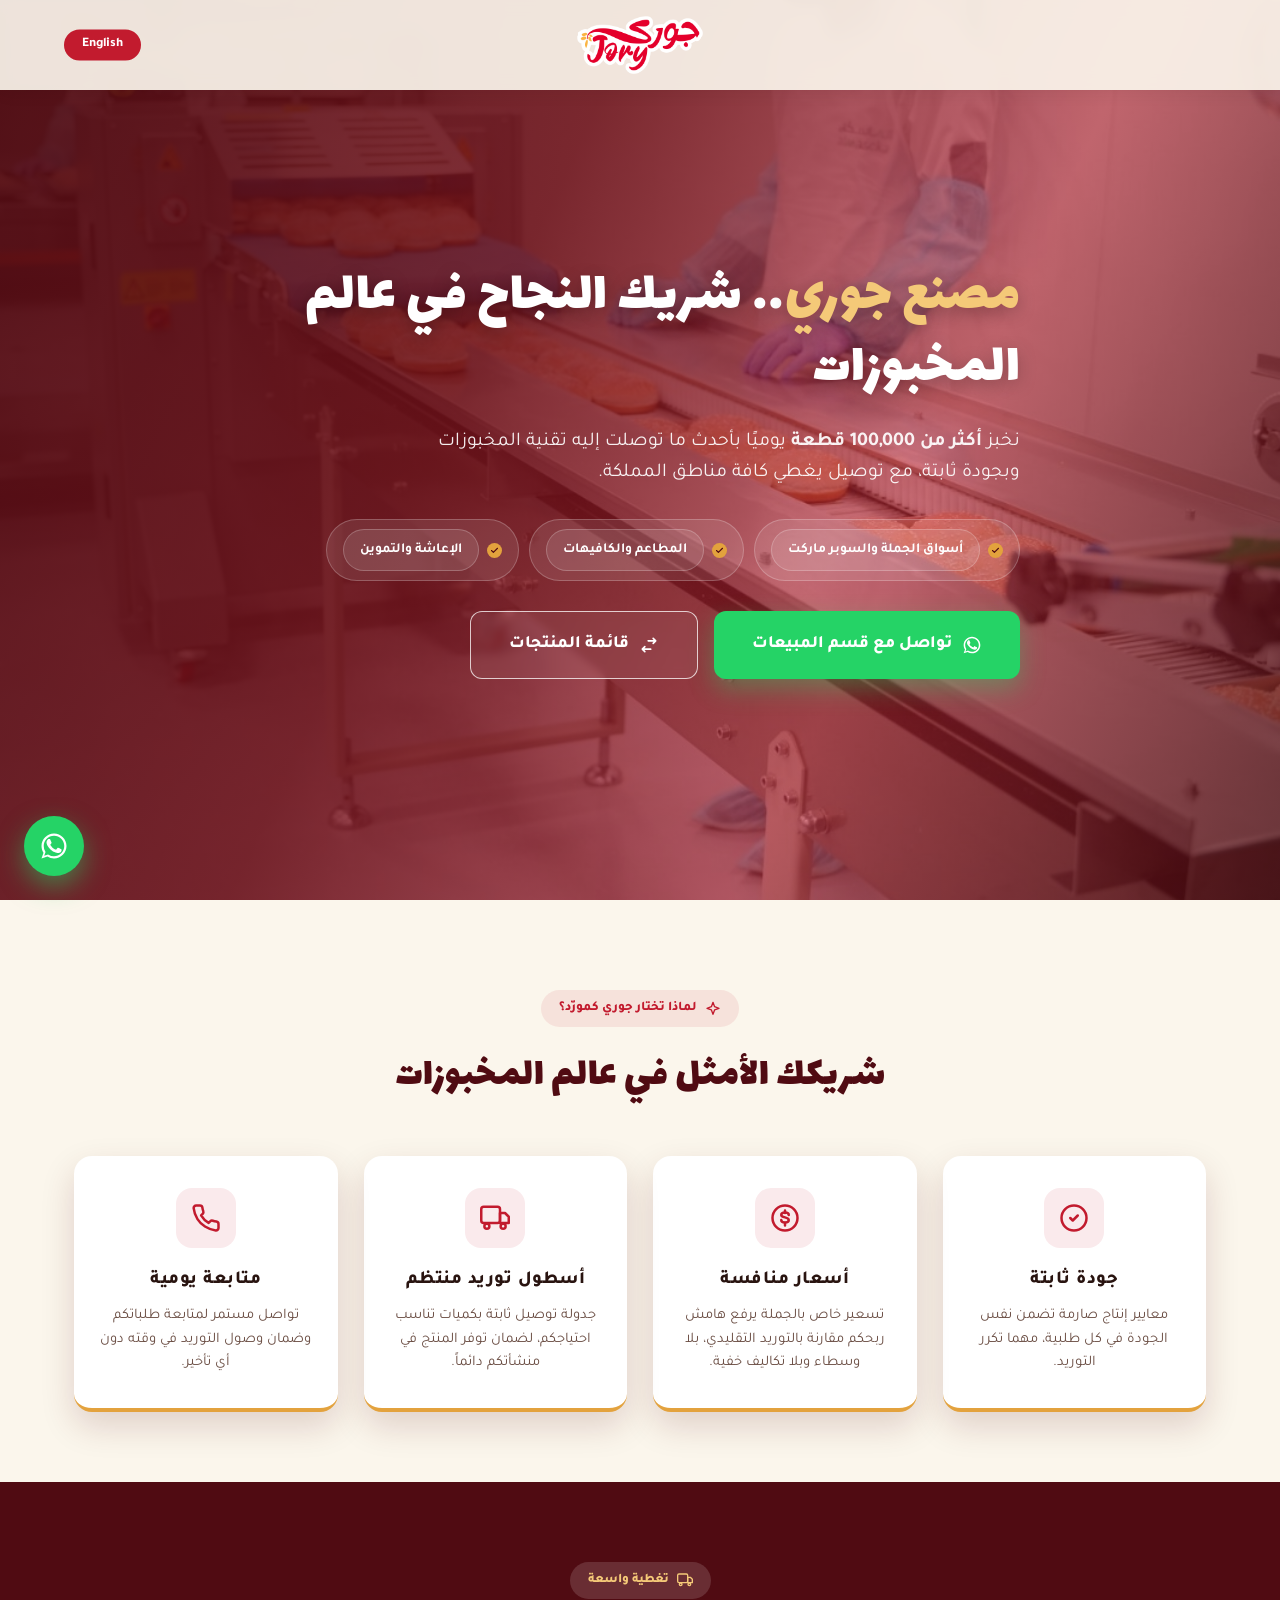
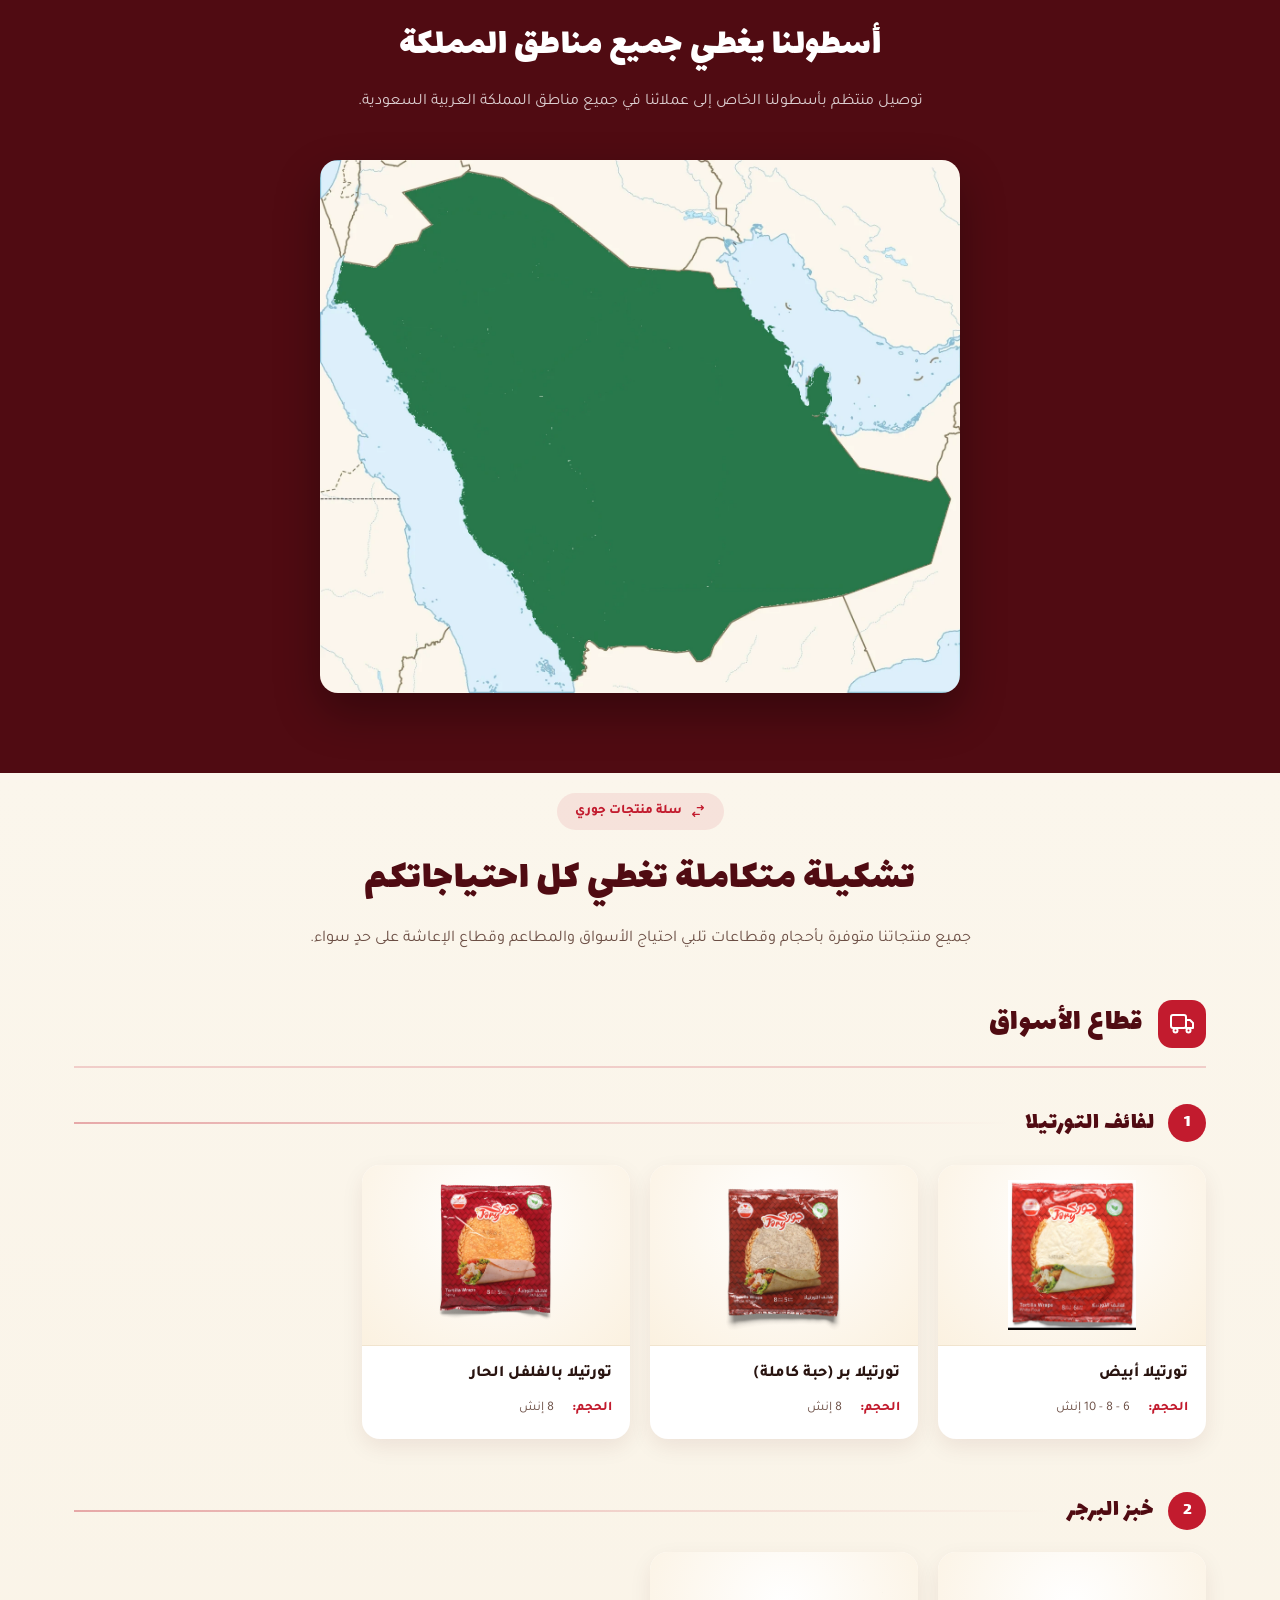
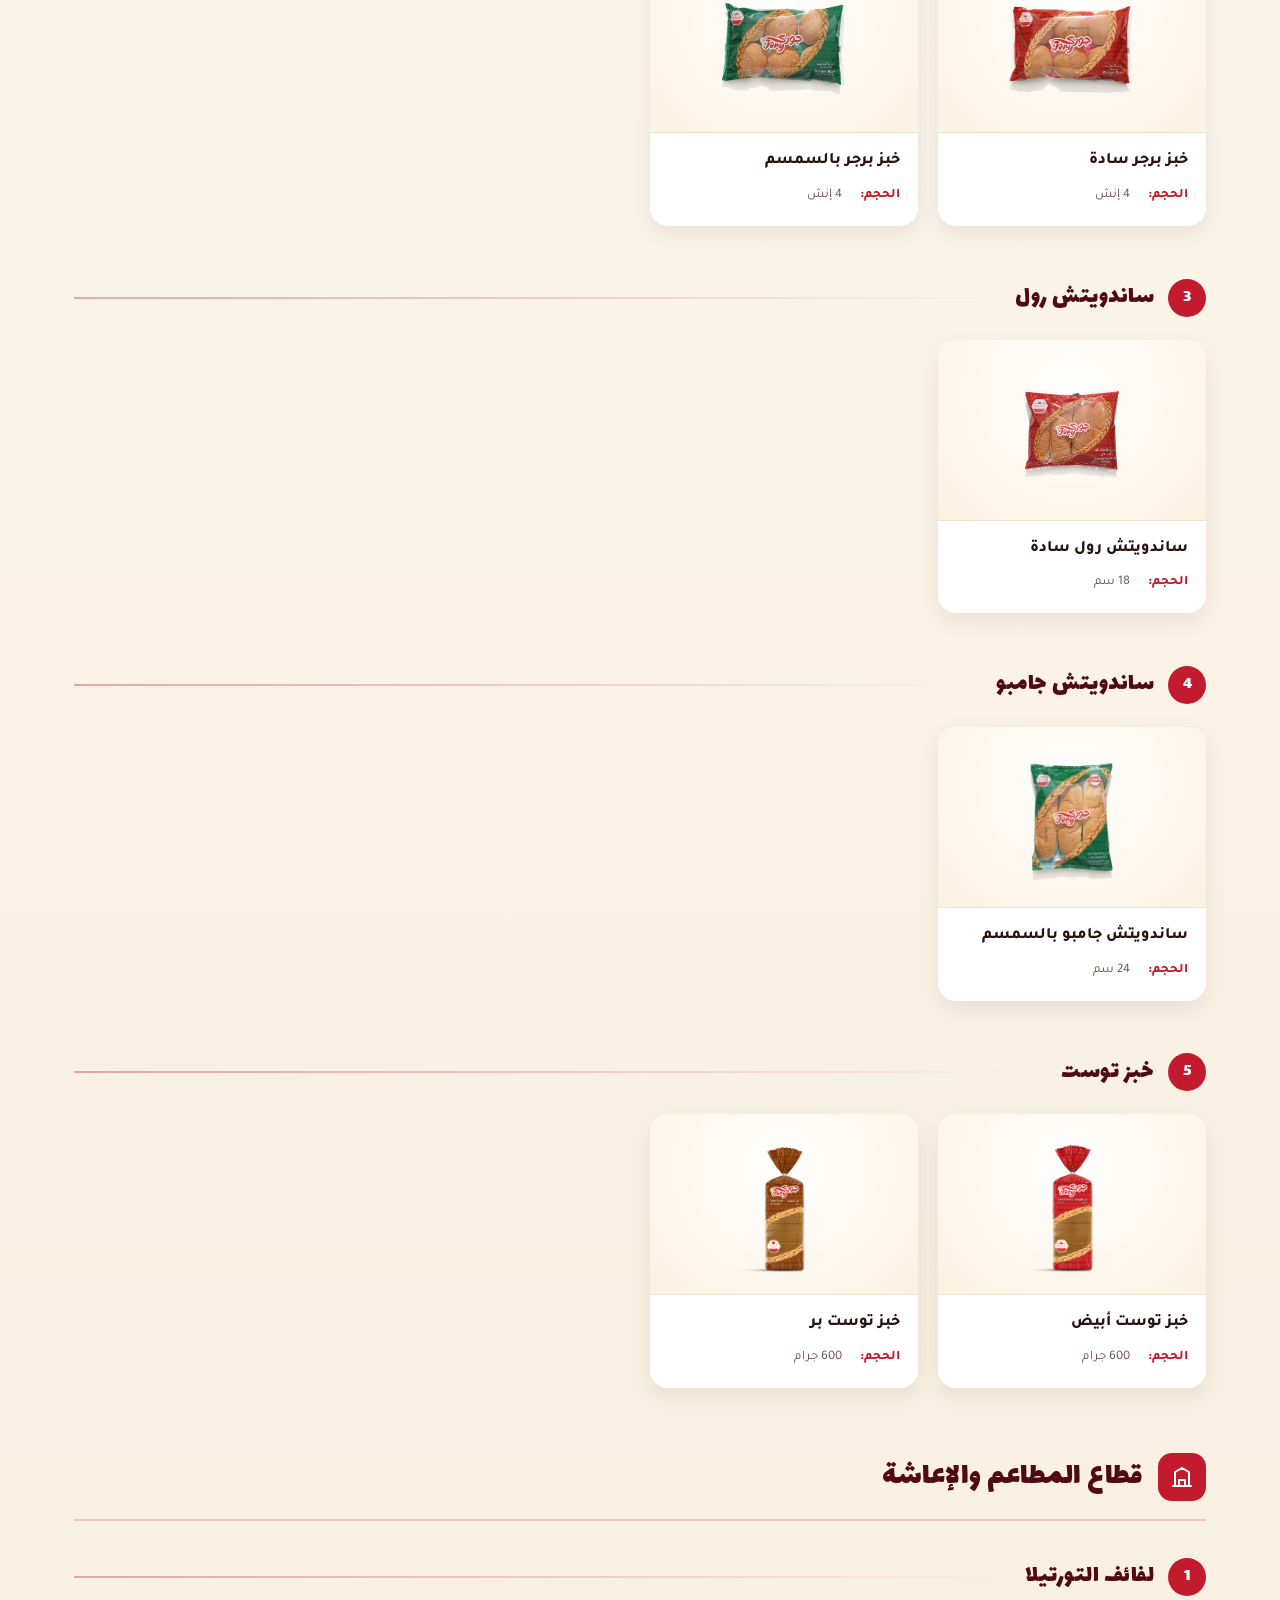
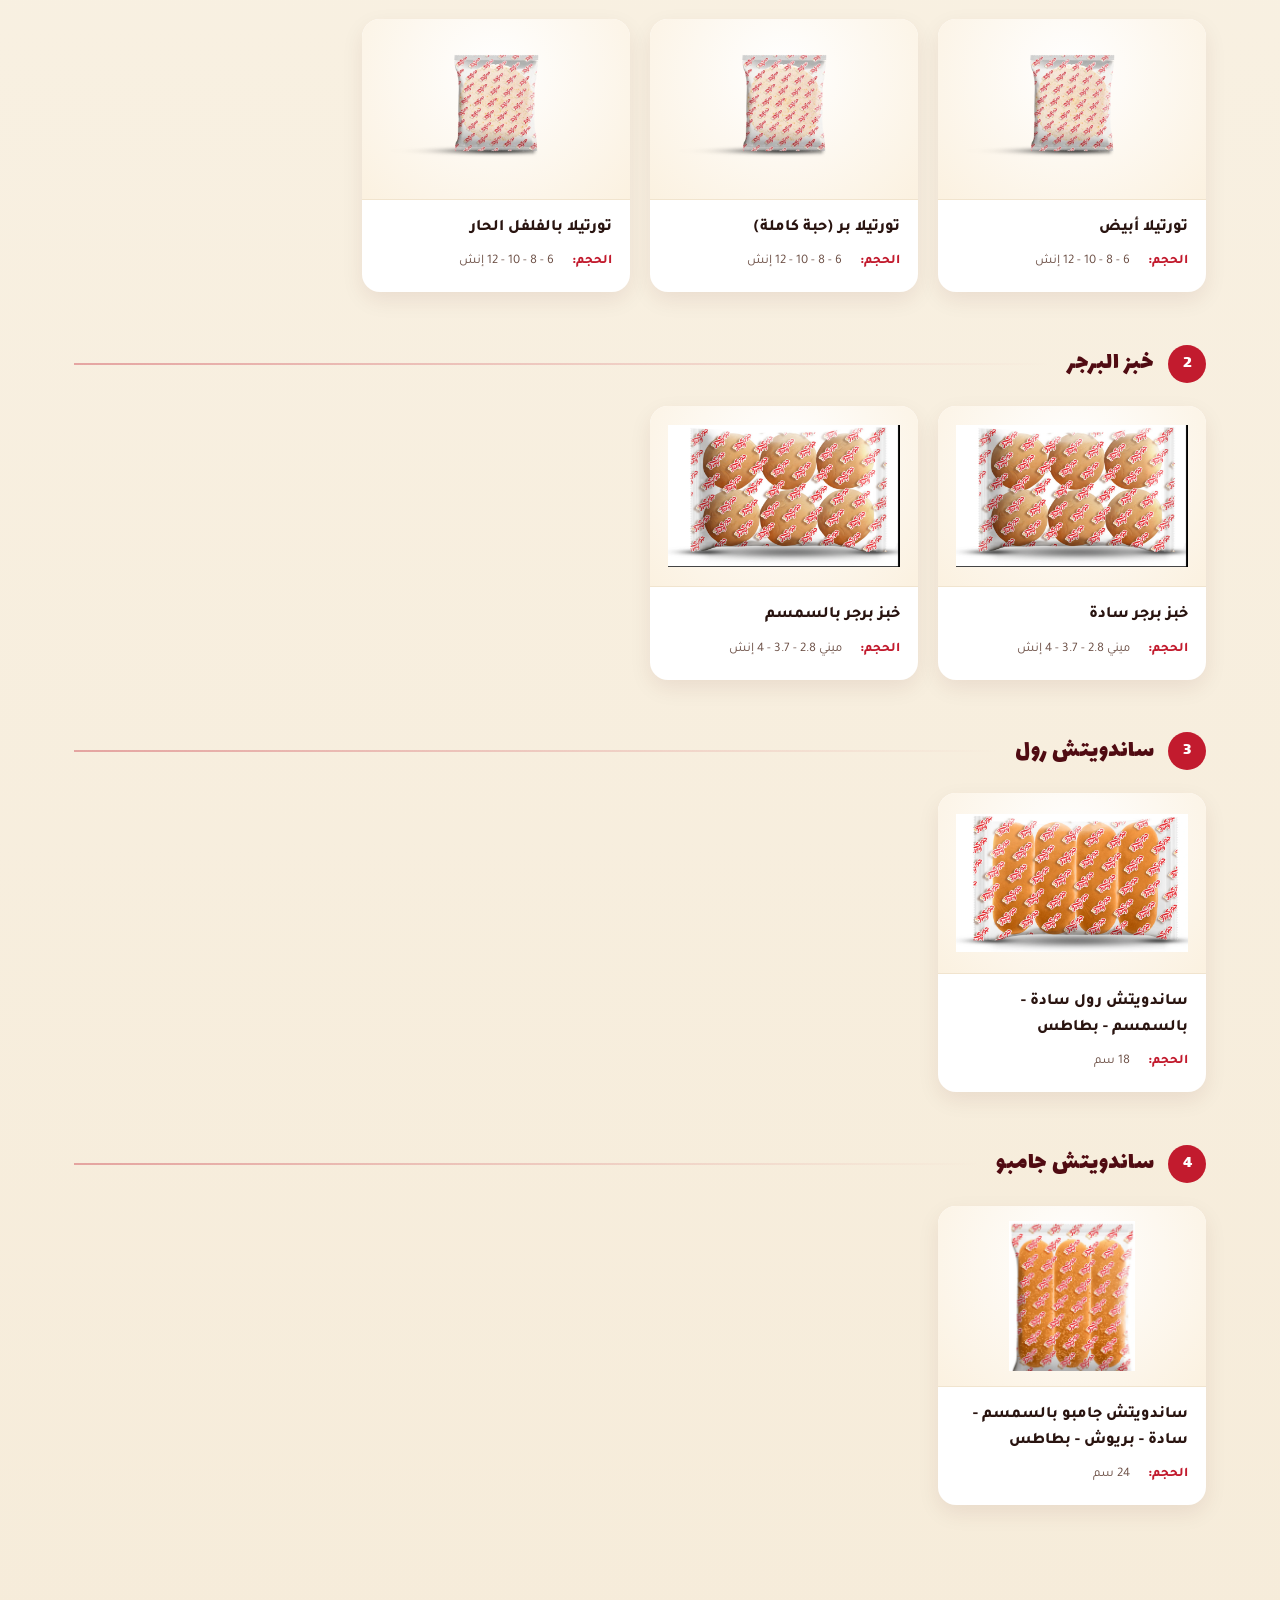
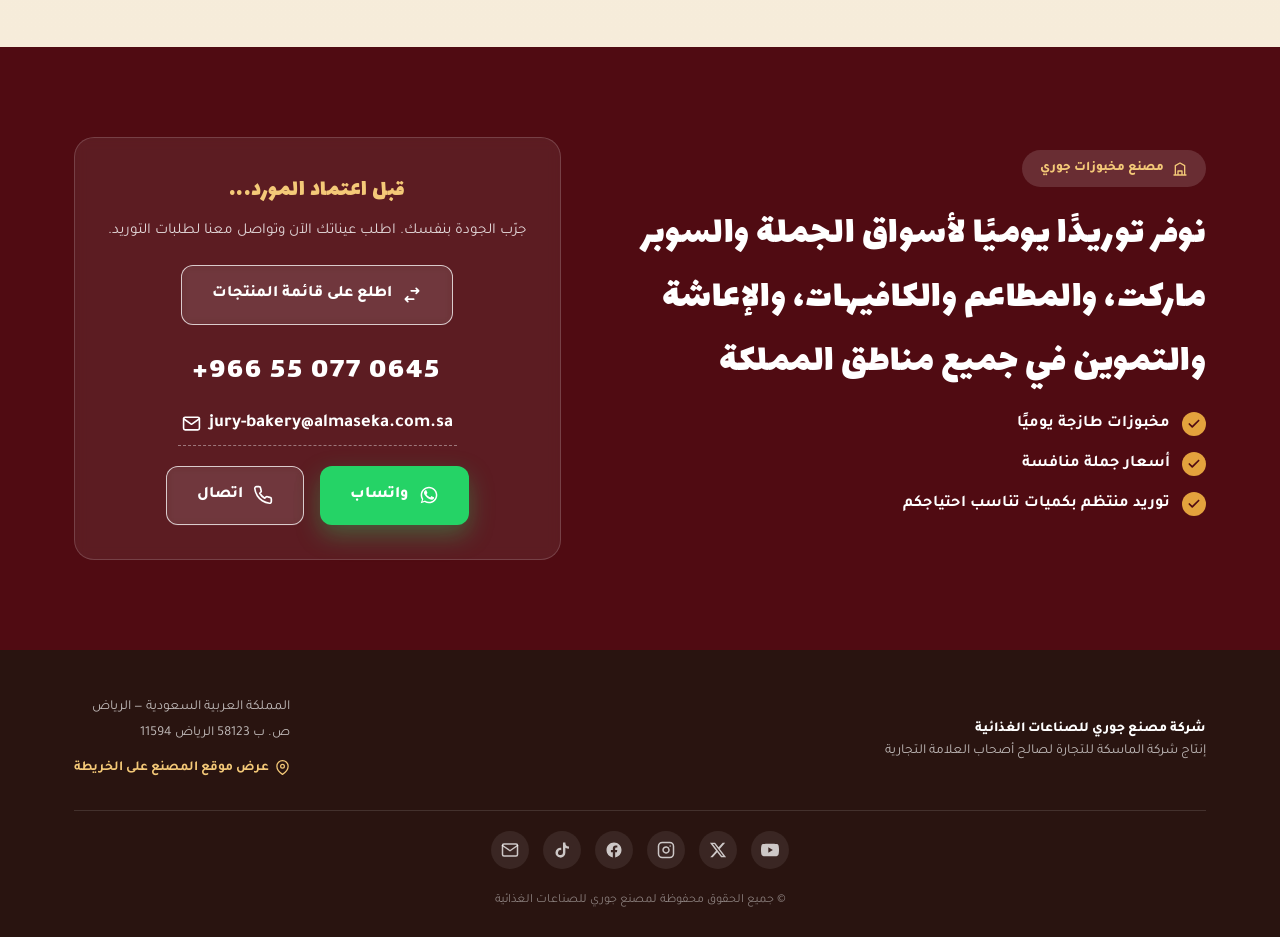
==== commit aa9dba54: "center text in language toggle button Co-Authored-By: Claude Sonnet 5 <noreply@anthropic.com>" ====
--- a/index.html
+++ b/index.html
@@ -63,8 +63,9 @@
   .topbar .logo{height:62px;width:auto;transition:height .3s ease;}
   .topbar.scrolled .logo{height:44px;}
   .lang-toggle{position:absolute;top:50%;inset-inline-end:5%;transform:translateY(-50%);
+    display:flex;align-items:center;justify-content:center;text-align:center;
     background:var(--red);color:var(--white);border:0;border-radius:99px;padding:9px 18px;
-    font-weight:800;font-size:.82rem;font-family:'Tajawal',sans-serif;cursor:pointer;
+    font-weight:800;font-size:.82rem;font-family:'Tajawal',sans-serif;cursor:pointer;line-height:1;
     transition:background .2s ease, padding .3s ease;}
   .lang-toggle:hover{background:var(--red-dark);}
 
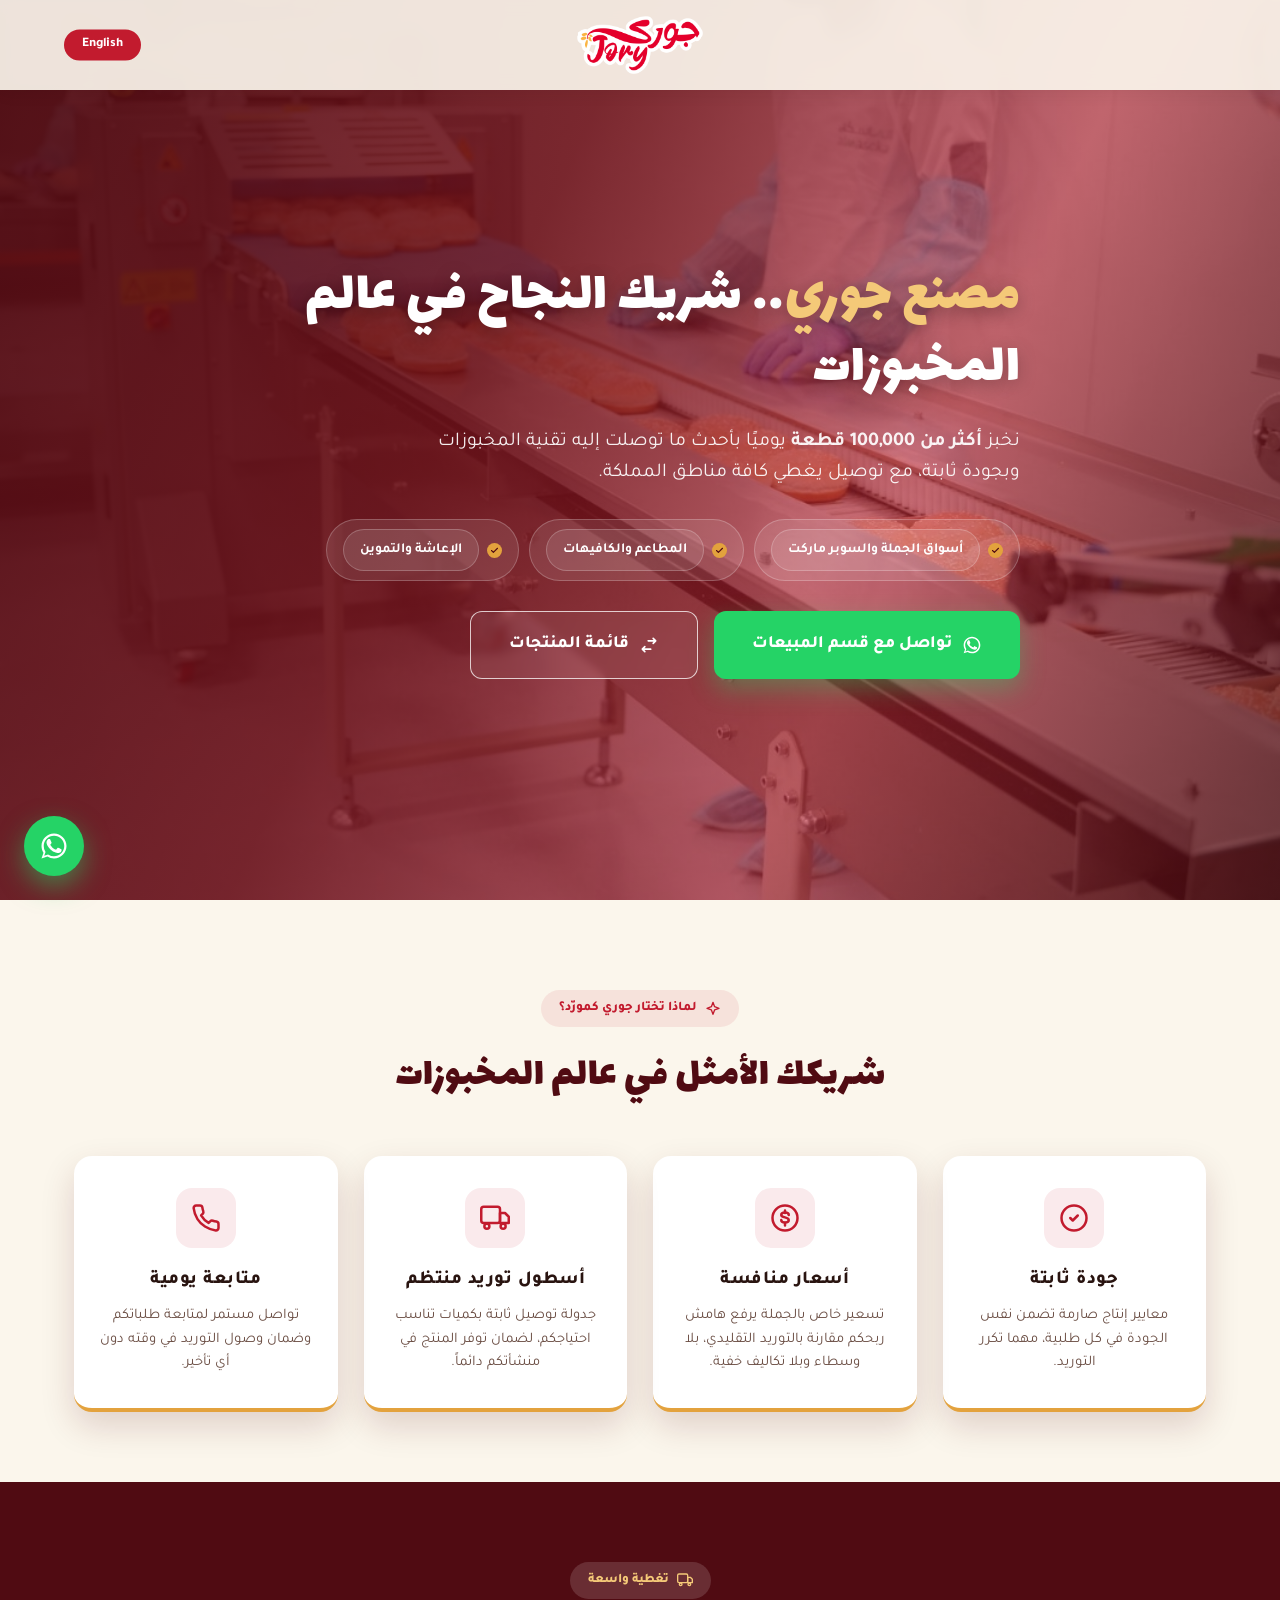
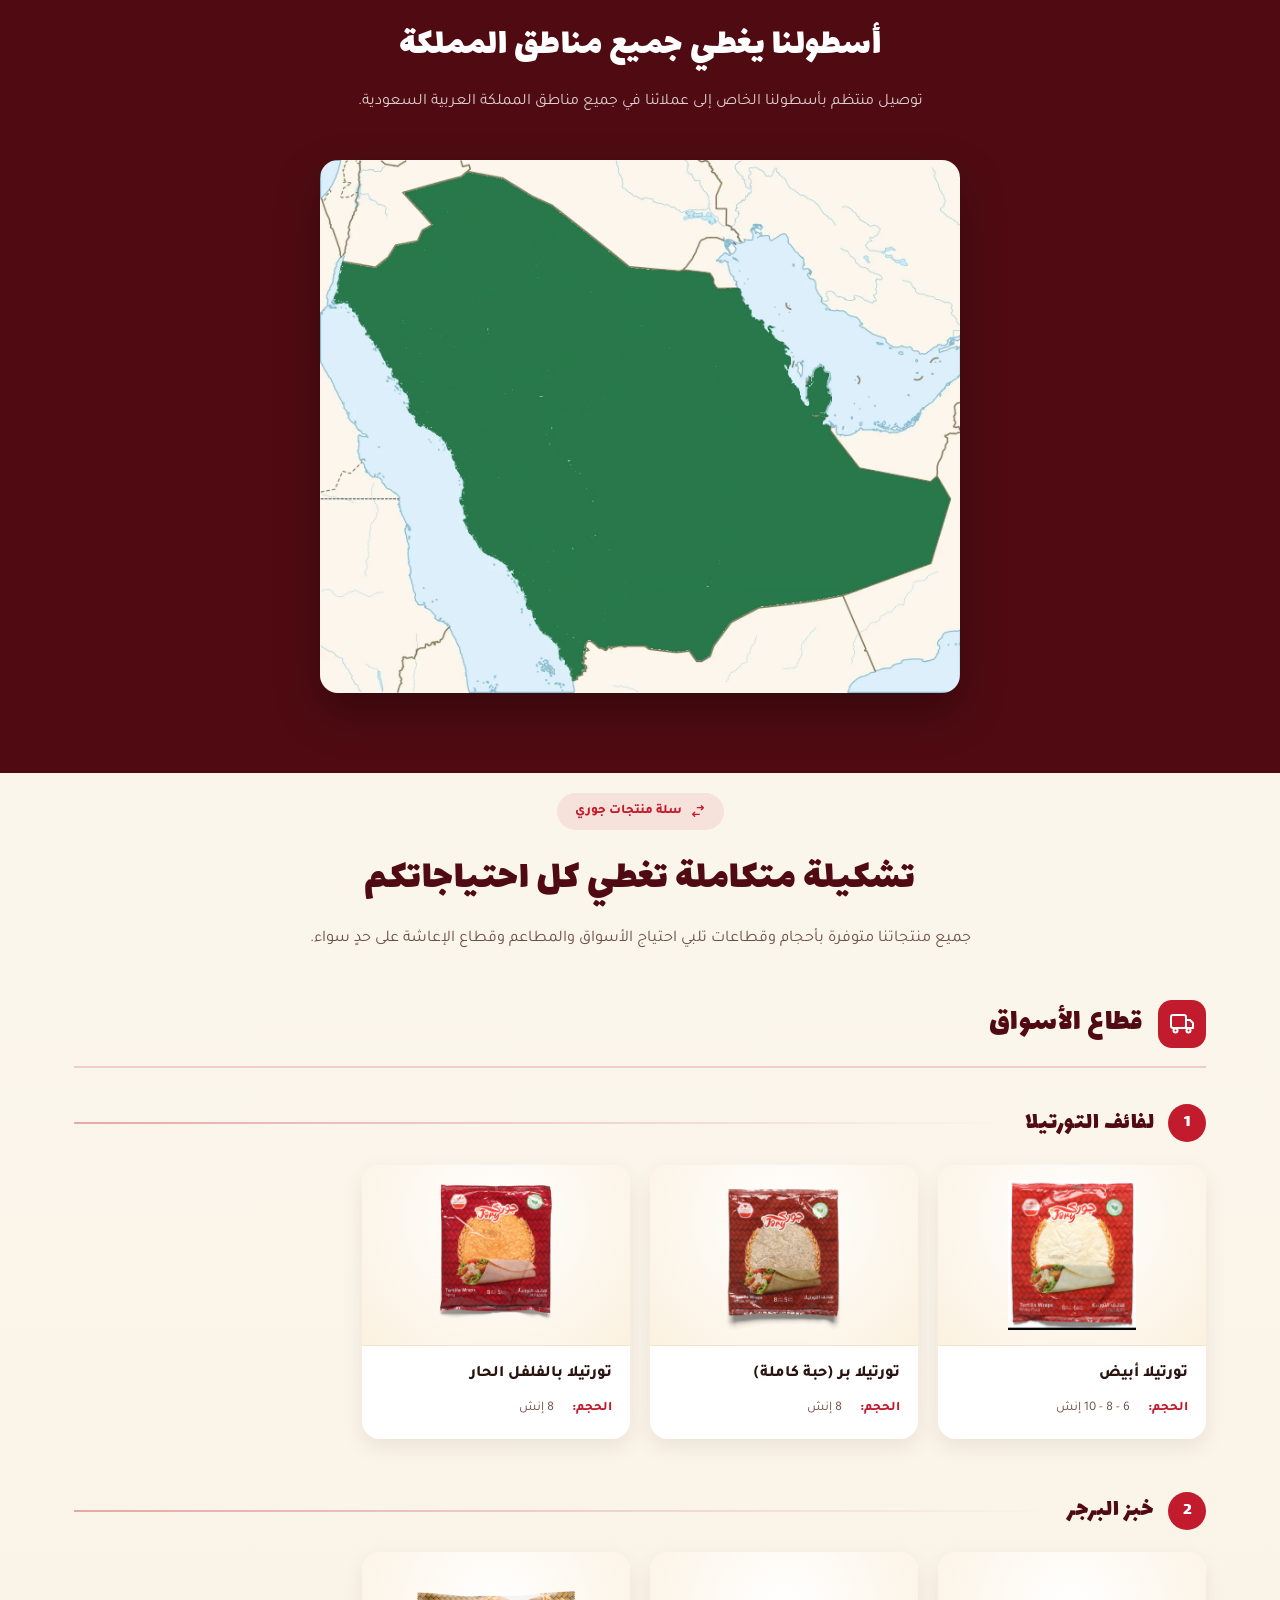
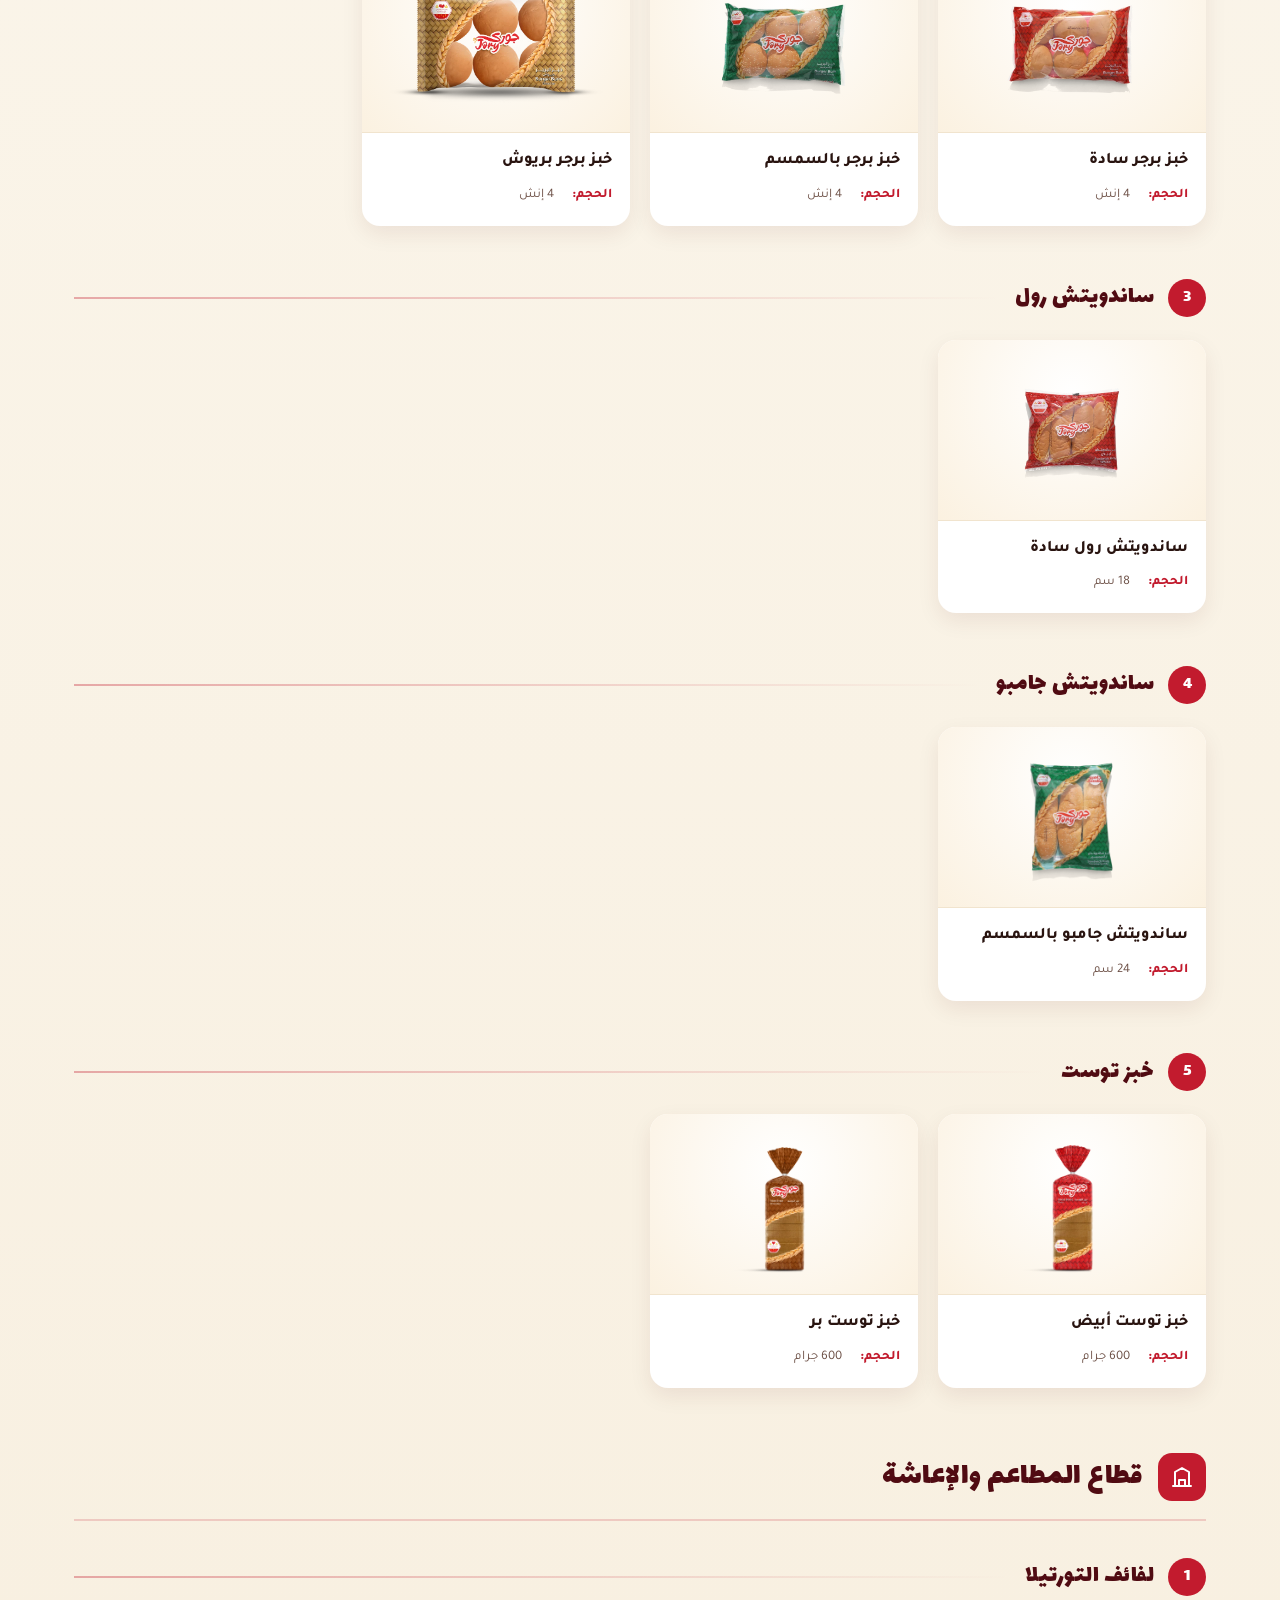
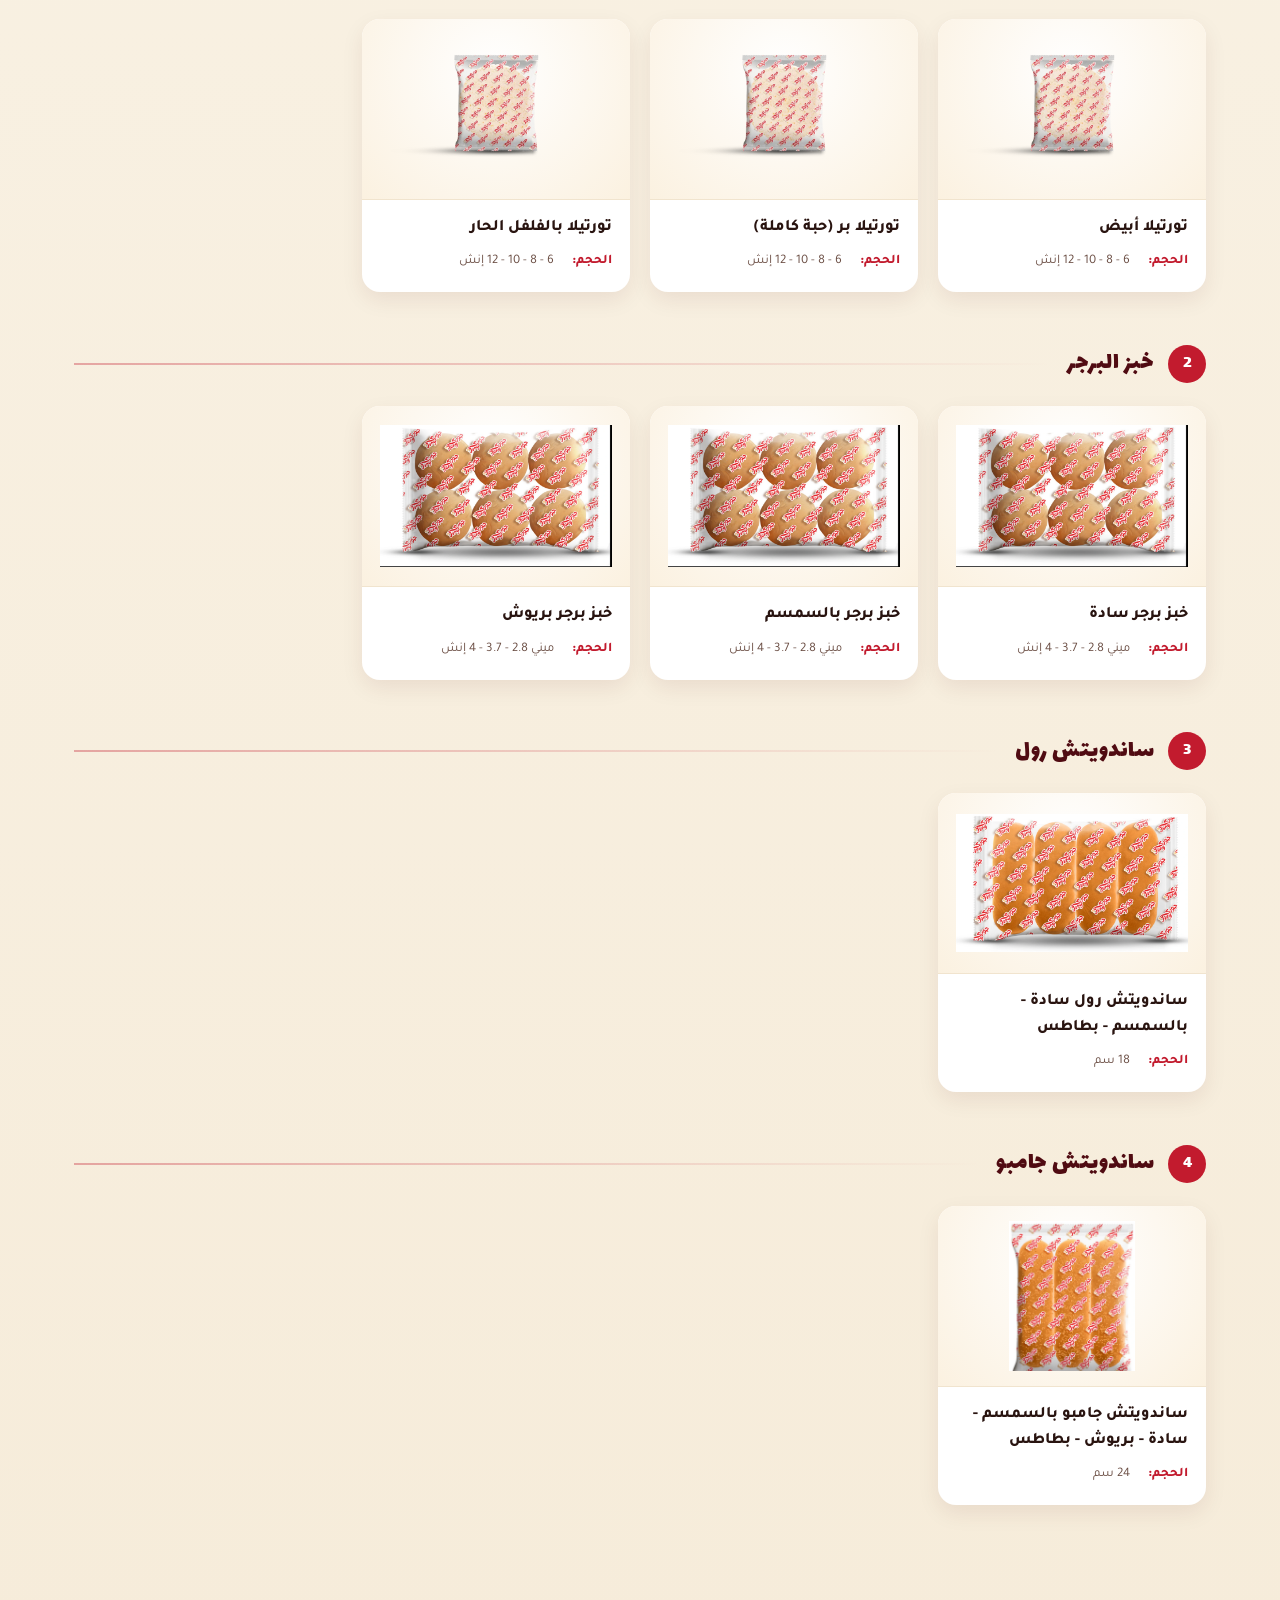
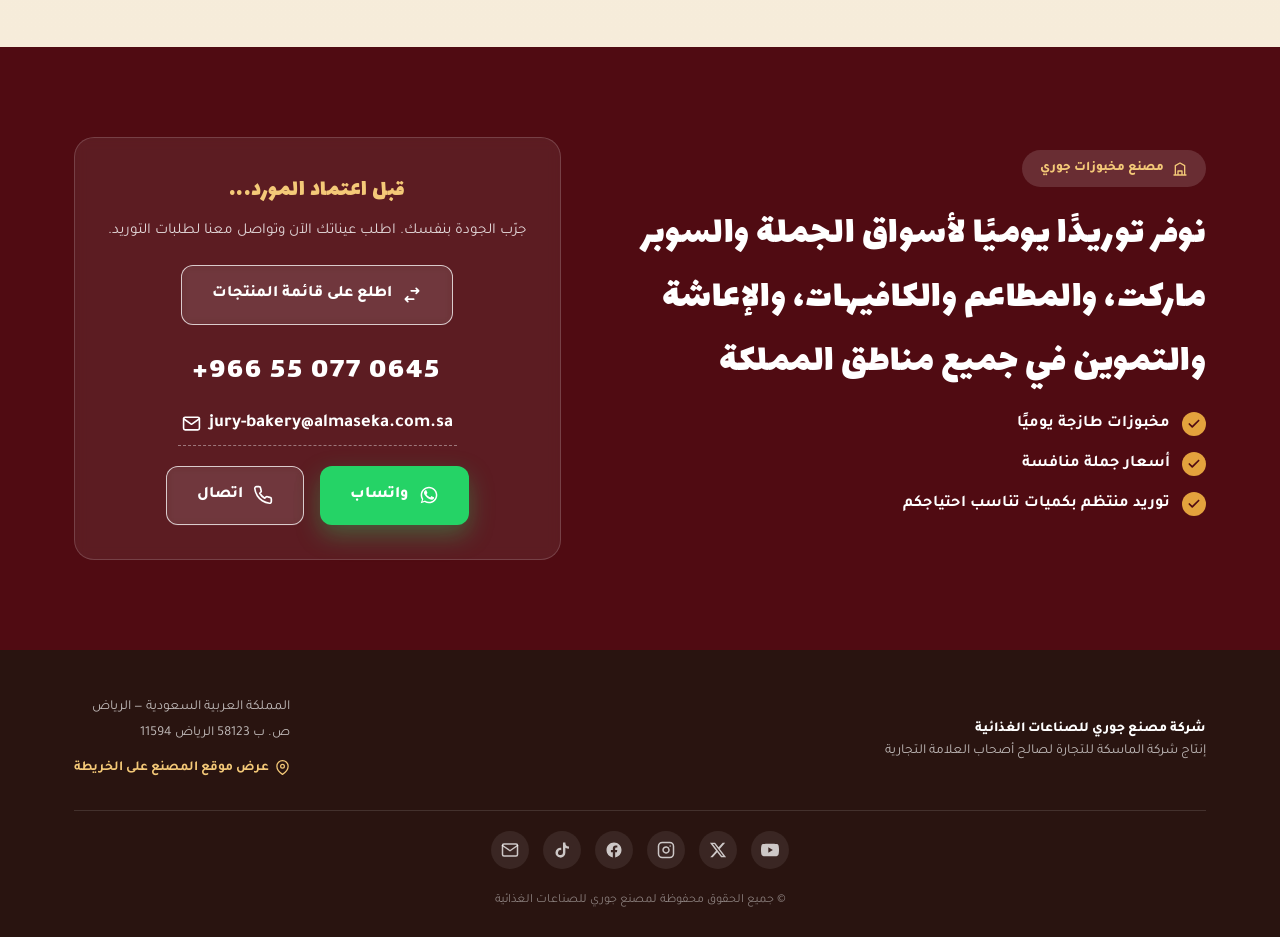
==== commit f4635d10: "add brioche burger buns product to both market and foodservice sectors Co-Authored-By: Claude Sonnet" ====
--- a/index.html
+++ b/index.html
@@ -10,269 +10,22 @@
 <link rel="apple-touch-icon" href="assets/apple-touch-icon.png">
 <link rel="preconnect" href="https://fonts.googleapis.com">
 <link href="https://fonts.googleapis.com/css2?family=Lalezar&family=Tajawal:wght@300;400;500;700;800;900&display=swap" rel="stylesheet">
-<style>
-  :root{
-    --red:#C21B2E;
-    --red-dark:#8F1220;
-    --red-deep:#500B12;
-    --gold:#E3A23D;
-    --gold-light:#F4C978;
-    --cream:#FBF6EC;
-    --white:#FFFFFF;
-    --ink:#291410;
-    --ink-soft:#6B4E44;
-    --green:#2E7D4F;
-    --shadow:0 14px 34px rgba(80,11,18,.16);
-  }
-  *{margin:0;padding:0;box-sizing:border-box;}
-  html{scroll-behavior:smooth;}
-  #hero, #products, #contact{scroll-margin-top:90px;}
-  @media (max-width:600px){ #hero, #products, #contact{scroll-margin-top:64px;} }
-  body{font-family:'Tajawal',sans-serif;background:var(--cream);color:var(--ink);overflow-x:hidden;line-height:1.6;}
-  h1,h2,h3,.display{font-family:'Lalezar',sans-serif;font-weight:400;letter-spacing:.5px;}
-  a{text-decoration:none;color:inherit;}
-  ul{list-style:none;}
-  img{display:block;max-width:100%;}
-  .wrap{max-width:1180px;margin:0 auto;padding:0 24px;}
-  section{position:relative;}
-
-
-  .eyebrow{display:inline-flex;align-items:center;gap:8px;background:rgba(194,27,46,.09);color:var(--red);
-    font-weight:800;font-size:.82rem;padding:8px 18px;border-radius:99px;margin-bottom:16px;}
-  .eyebrow svg{width:16px;height:16px;}
-
-  .btn{display:inline-flex;align-items:center;gap:10px;padding:16px 30px;border-radius:12px;
-    font-weight:800;font-size:1rem;transition:transform .25s ease, box-shadow .25s ease, background .25s ease;
-    white-space:nowrap;border:0;cursor:pointer;}
-  .btn svg{width:20px;height:20px;flex-shrink:0;}
-  .btn-primary{background:var(--red);color:var(--white);box-shadow:0 10px 24px rgba(194,27,46,.35);}
-  .btn-primary:hover{background:var(--red-dark);transform:translateY(-2px);}
-  .btn-whatsapp{background:#25D366;color:var(--white);box-shadow:0 10px 24px rgba(37,211,102,.35);}
-  .btn-whatsapp:hover{background:#1DA851;transform:translateY(-2px);}
-  .btn-outline-light{border:1.5px solid rgba(255,255,255,.75);color:var(--white);background:rgba(255,255,255,.06);backdrop-filter:blur(4px);}
-  .btn-outline-light:hover{background:rgba(255,255,255,.16);}
-  .btn-lg{padding:19px 38px;font-size:1.08rem;}
-  .cta-row{display:flex;flex-wrap:wrap;gap:16px;}
-
-  /* ---------- top bar ---------- */
-  .topbar{position:fixed;top:0;right:0;left:0;z-index:200;display:flex;align-items:center;justify-content:center;
-    padding:14px 5%;background:rgba(251,246,236,.92);backdrop-filter:blur(8px);box-shadow:0 2px 16px rgba(41,20,16,.08);
-    transition:padding .3s ease;}
-  .topbar.scrolled{padding:8px 5%;box-shadow:0 4px 20px rgba(41,20,16,.14);}
-  .topbar-logo-link{display:flex;align-items:center;}
-  .topbar .logo{height:62px;width:auto;transition:height .3s ease;}
-  .topbar.scrolled .logo{height:44px;}
-  .lang-toggle{position:absolute;top:50%;inset-inline-end:5%;transform:translateY(-50%);
-    display:flex;align-items:center;justify-content:center;text-align:center;
-    background:var(--red);color:var(--white);border:0;border-radius:99px;padding:9px 18px;
-    font-weight:800;font-size:.82rem;font-family:'Tajawal',sans-serif;cursor:pointer;line-height:1;
-    transition:background .2s ease, padding .3s ease;}
-  .lang-toggle:hover{background:var(--red-dark);}
-
-  /* ---------- hero ---------- */
-  .hero{min-height:100vh;display:flex;align-items:center;padding:130px 0 90px;
-    background:
-      linear-gradient(115deg, rgba(80,11,18,.94) 0%, rgba(111,15,24,.86) 38%, rgba(194,27,46,.55) 68%, rgba(80,11,18,.75) 100%),
-      url('assets/factory.webp') center/cover no-repeat;
-  }
-  .hero-inner{max-width:760px;}
-  .hero .eyebrow{background:rgba(255,255,255,.14);color:var(--gold-light);}
-  .hero h1{color:var(--white);font-size:clamp(2.2rem,5vw,3.6rem);line-height:1.25;margin-bottom:22px;text-shadow:0 4px 18px rgba(0,0,0,.25);}
-  .hero h1 span{color:var(--gold-light);}
-  .hero p.lead{color:rgba(255,255,255,.92);font-size:clamp(1.02rem,2vw,1.22rem);margin-bottom:30px;max-width:640px;}
-  .hero-audience{display:flex;flex-wrap:wrap;gap:10px;margin-bottom:30px;}
-  .hero-audience span{display:inline-flex;align-items:center;gap:8px;background:rgba(255,255,255,.1);
-    border:1px solid rgba(255,255,255,.22);color:var(--white);font-weight:700;font-size:.86rem;padding:9px 16px;border-radius:99px;}
-  .hero-audience svg{width:15px;height:15px;background:var(--gold);color:var(--red-deep);border-radius:50%;padding:3px;flex-shrink:0;}
-
-  /* ---------- fleet coverage ---------- */
-  .coverage{padding:80px 0;background:var(--red-deep);color:var(--white);text-align:center;}
-  .coverage .eyebrow{background:rgba(255,255,255,.14);color:var(--gold-light);}
-  .coverage h2{color:var(--white);font-size:clamp(1.8rem,3.6vw,2.4rem);margin-bottom:14px;}
-  .coverage p.sub{color:rgba(255,255,255,.8);max-width:600px;margin:0 auto 44px;}
-  .coverage-body{display:flex;align-items:center;justify-content:center;max-width:640px;margin:0 auto;}
-  .coverage-map{width:100%;min-width:0;}
-  .coverage-map img{width:100%;height:auto;display:block;border-radius:18px;box-shadow:0 20px 46px rgba(0,0,0,.32);}
-
-  /* ---------- section heading ---------- */
-  .sec-head{text-align:center;max-width:680px;margin:0 auto 46px;}
-  .sec-head h2{font-size:clamp(1.9rem,4vw,2.6rem);color:var(--red-deep);margin-bottom:14px;}
-  .sec-head p{color:var(--ink-soft);font-size:1.02rem;}
-  .sec-head .btn{margin-top:18px;}
-
-  /* ---------- why us ---------- */
-  .why{padding:90px 0 70px;}
-  .why-grid{display:grid;grid-template-columns:repeat(4,1fr);gap:26px;}
-  .why-card{background:var(--white);border-radius:18px;padding:32px 26px;box-shadow:var(--shadow);text-align:center;
-    border-bottom:4px solid var(--gold);}
-  .why-card .ic{width:60px;height:60px;border-radius:16px;background:rgba(194,27,46,.09);display:flex;align-items:center;
-    justify-content:center;margin:0 auto 18px;}
-  .why-card svg{width:30px;height:30px;color:var(--red);}
-  .why-card h3{font-family:'Tajawal',sans-serif;font-weight:800;font-size:1.15rem;margin-bottom:10px;color:var(--ink);}
-  .why-card p{color:var(--ink-soft);font-size:.92rem;}
-  @media (max-width:860px){ .why-grid{grid-template-columns:repeat(2,1fr);} }
-  @media (max-width:520px){ .why-grid{grid-template-columns:1fr;} }
-
-  /* ---------- products ---------- */
-  .products{padding:20px 0 90px;background:linear-gradient(180deg,var(--cream) 0%, #F6ECDA 100%);}
-  .cat-block{margin-bottom:52px;}
-  .cat-title{display:flex;align-items:center;gap:14px;margin-bottom:22px;}
-  .cat-title .num{width:38px;height:38px;border-radius:50%;background:var(--red);color:var(--white);
-    display:flex;align-items:center;justify-content:center;font-family:'Lalezar',sans-serif;font-size:1.1rem;flex-shrink:0;}
-  .cat-title h3{font-family:'Lalezar',sans-serif;color:var(--red-deep);font-size:1.55rem;}
-  .cat-title .line{flex:1;height:2px;background:linear-gradient(90deg, rgba(194,27,46,.35), transparent);}
-
-  .sector-block{margin-bottom:64px;}
-  .sector-block:last-child{margin-bottom:0;}
-  .sector-heading{display:flex;align-items:center;gap:16px;margin-bottom:36px;padding-bottom:16px;
-    border-bottom:2px solid rgba(194,27,46,.18);}
-  .sector-heading .ic{width:48px;height:48px;border-radius:14px;background:var(--red);color:var(--white);
-    display:flex;align-items:center;justify-content:center;flex-shrink:0;}
-  .sector-heading .ic svg{width:24px;height:24px;}
-  .sector-heading h2{font-family:'Lalezar',sans-serif;color:var(--red-deep);font-size:clamp(1.5rem,3.2vw,2rem);}
-
-  .prod-subgroup{margin-bottom:26px;}
-  .prod-subgroup:last-child{margin-bottom:0;}
-  .prod-subtitle{display:inline-flex;align-items:center;gap:8px;background:rgba(194,27,46,.09);color:var(--red);
-    font-weight:800;font-size:.82rem;padding:7px 16px;border-radius:99px;margin-bottom:14px;}
-
-  .prod-grid{display:grid;grid-template-columns:repeat(auto-fill,minmax(230px,1fr));gap:20px;}
-  .prod-card{background:var(--white);border-radius:18px;overflow:hidden;box-shadow:0 8px 22px rgba(80,11,18,.08);
-    transition:transform .3s ease, box-shadow .3s ease;display:flex;flex-direction:column;}
-  .prod-card:hover{transform:translateY(-6px);box-shadow:0 16px 34px rgba(80,11,18,.16);}
-  .prod-img{background:radial-gradient(circle at 50% 30%, #fff 0%, #FBF1E0 100%);padding:18px;display:flex;
-    align-items:center;justify-content:center;height:180px;}
-  .prod-img img{max-height:150px;width:auto;object-fit:contain;}
-  .prod-body{padding:16px 18px 20px;border-top:1px solid #F1E4CE;}
-  .prod-body h4{font-weight:800;font-size:1rem;margin-bottom:10px;color:var(--ink);}
-  .prod-meta{display:flex;flex-direction:column;gap:6px;font-size:.82rem;color:var(--ink-soft);}
-  .prod-meta div{display:flex;gap:6px;}
-  .prod-meta b{color:var(--red);font-weight:800;min-width:52px;}
-  .prod-tags{display:flex;flex-wrap:wrap;gap:6px;margin-top:10px;}
-  .prod-tags span{background:rgba(194,27,46,.08);color:var(--red-dark);font-size:.72rem;font-weight:700;
-    padding:4px 10px;border-radius:99px;}
-
-  /* ---------- proof / checklist ---------- */
-  .proof{padding:90px 0;background:var(--red-deep);color:var(--white);position:relative;overflow:hidden;}
-  .proof-inner{position:relative;display:grid;grid-template-columns:1.1fr .9fr;gap:50px;align-items:center;}
-  .proof h2{font-size:clamp(1.8rem,3.6vw,2.5rem);margin-bottom:16px;color:var(--white);}
-  .proof>.wrap>.proof-inner p.lead{color:rgba(255,255,255,.85);margin-bottom:26px;font-size:1.05rem;}
-  .checklist{display:flex;flex-direction:column;gap:14px;margin-bottom:30px;}
-  .checklist li{display:flex;align-items:center;gap:12px;font-weight:700;font-size:1.02rem;}
-  .checklist svg{width:24px;height:24px;background:var(--gold);color:var(--red-deep);border-radius:50%;padding:5px;flex-shrink:0;}
-  .proof-card{background:rgba(255,255,255,.07);border:1px solid rgba(255,255,255,.16);border-radius:20px;padding:34px 30px;
-    backdrop-filter:blur(6px);text-align:center;}
-  .proof-card .display{color:var(--gold-light);font-size:1.5rem;margin-bottom:8px;}
-  .proof-card p{color:rgba(255,255,255,.82);margin-bottom:22px;font-size:.95rem;}
-  .proof-card .phone{font-family:'Lalezar',sans-serif;font-size:1.9rem;color:var(--white);letter-spacing:2px;
-    direction:ltr;display:block;margin-bottom:8px;}
-  .proof-card .email-link{display:inline-flex;align-items:center;gap:8px;color:var(--white);
-    font-size:1.15rem;font-weight:700;direction:ltr;margin-bottom:20px;transition:color .2s ease;
-    padding:6px 4px;border-bottom:1.5px dashed rgba(255,255,255,.4);cursor:pointer;}
-  .proof-card .email-link:hover{color:var(--gold-light);border-color:var(--gold-light);}
-  .proof-card .email-link svg{width:19px;height:19px;flex-shrink:0;}
-  @media (max-width:480px){ .proof-card .email-link{font-size:.95rem;} }
-  @media (max-width:900px){ .proof-inner{grid-template-columns:1fr;} }
-
-  /* ---------- final CTA ---------- */
-  .final-cta{padding:80px 0;text-align:center;background:var(--cream);}
-  .final-cta h2{color:var(--red-deep);font-size:clamp(1.8rem,3.6vw,2.4rem);margin-bottom:14px;}
-  .final-cta p{color:var(--ink-soft);max-width:560px;margin:0 auto 30px;font-size:1.02rem;}
-  .final-cta .cta-row{justify-content:center;}
-
-  /* ---------- footer ---------- */
-  footer{background:var(--ink);color:rgba(255,255,255,.7);padding:44px 0 26px;font-size:.86rem;}
-  footer .foot-inner{display:flex;flex-wrap:wrap;justify-content:space-between;gap:24px;padding-bottom:24px;
-    border-bottom:1px solid rgba(255,255,255,.12);margin-bottom:20px;}
-  footer .foot-brand{display:flex;align-items:center;gap:12px;}
-  footer .foot-brand img{height:136px;filter:brightness(0) invert(1);opacity:.9;}
-  footer address{font-style:normal;line-height:1.9;}
-  footer .map-link{display:inline-flex;align-items:center;gap:6px;color:var(--gold-light);font-weight:700;
-    margin-top:8px;transition:color .2s ease;}
-  footer .map-link:hover{color:var(--gold);text-decoration:underline;}
-  footer .map-link svg{width:15px;height:15px;flex-shrink:0;}
-  .social-links{display:flex;align-items:center;justify-content:center;gap:14px;margin-bottom:22px;}
-  .social-links a{width:38px;height:38px;border-radius:50%;background:rgba(255,255,255,.08);
-    display:flex;align-items:center;justify-content:center;color:rgba(255,255,255,.75);
-    transition:background .25s ease, color .25s ease, transform .25s ease;}
-  .social-links a:hover{background:var(--gold);color:var(--red-deep);transform:translateY(-3px);}
-  .social-links svg{width:18px;height:18px;}
-  footer .copyright{text-align:center;color:rgba(255,255,255,.45);font-size:.78rem;}
-
-  /* ---------- floating whatsapp ---------- */
-  .float-wa{position:fixed;bottom:24px;left:24px;z-index:300;width:60px;height:60px;border-radius:50%;
-    background:#25D366;display:flex;align-items:center;justify-content:center;box-shadow:0 10px 26px rgba(37,211,102,.5);
-    animation:pulse 2.4s infinite;}
-  .float-wa svg{width:30px;height:30px;color:#fff;}
-  @keyframes pulse{0%{box-shadow:0 0 0 0 rgba(37,211,102,.55);}70%{box-shadow:0 0 0 16px rgba(37,211,102,0);}100%{box-shadow:0 0 0 0 rgba(37,211,102,0);}}
-
-  @media (max-width:600px){
-    .wrap{padding:0 18px;}
-
-    /* topbar */
-    .topbar{padding:10px 18px;}
-    .topbar.scrolled{padding:6px 18px;}
-    .topbar .logo{height:44px;}
-    .topbar.scrolled .logo{height:32px;}
-    .lang-toggle{padding:7px 13px;font-size:.74rem;}
-
-    /* hero */
-    .hero{padding:84px 0 56px;min-height:0;}
-    .hero h1{font-size:1.9rem;margin-bottom:16px;}
-    .hero p.lead{font-size:.98rem;margin-bottom:22px;}
-    .hero-audience{gap:8px;margin-bottom:22px;}
-    .hero-audience span{font-size:.78rem;padding:7px 12px;}
-
-    /* generic cta rows stack full-width for easy tapping */
-    .cta-row{flex-direction:column;gap:12px;}
-    .cta-row .btn{width:100%;justify-content:center;}
-    .btn-lg{padding:16px 24px;font-size:1rem;}
-
-    /* section rhythm */
-    .sec-head{margin-bottom:30px;}
-    .sec-head p{font-size:.94rem;}
-    .why{padding:56px 0 36px;}
-    .why-grid{gap:16px;}
-    .why-card{padding:26px 20px;}
-
-    .coverage{padding:52px 0;}
-    .coverage p.sub{margin-bottom:32px;}
-
-    .products{padding:8px 0 56px;}
-    .sector-block{margin-bottom:40px;}
-    .sector-heading{margin-bottom:24px;padding-bottom:12px;gap:12px;}
-    .sector-heading .ic{width:38px;height:38px;border-radius:11px;}
-    .sector-heading .ic svg{width:19px;height:19px;}
-    .cat-block{margin-bottom:36px;}
-    .cat-title{margin-bottom:16px;gap:10px;}
-    .cat-title .num{width:32px;height:32px;font-size:.95rem;}
-    .cat-title h3{font-size:1.28rem;}
-    .prod-grid{gap:14px;}
-    .prod-img{height:150px;padding:14px;}
-    .prod-img img{max-height:120px;}
-    .prod-body{padding:14px 16px 16px;}
-
-    .proof{padding:52px 0;}
-    .proof-inner{gap:32px;}
-    .proof h2{font-size:1.6rem;}
-    .proof-card{padding:26px 20px;}
-    .proof-card .phone{font-size:1.5rem;}
-    .proof-card .cta-row{max-width:320px;margin:0 auto;}
-
-    .final-cta{padding:52px 0;}
-    .final-cta .cta-row{max-width:320px;margin:0 auto;}
-
-    /* footer */
-    footer{padding:36px 0 22px;text-align:center;}
-    footer .foot-inner{flex-direction:column;align-items:center;text-align:center;gap:20px;}
-    footer .foot-brand{flex-direction:column;}
-
-    .float-wa{width:52px;height:52px;bottom:18px;left:18px;}
-    .float-wa svg{width:26px;height:26px;}
-  }
-</style>
+<link rel="stylesheet" href="assets/css/style.css">
 </head>
 <body>
+
+<!-- Icon sprite: each icon used more than once on the page is defined exactly
+     once here and referenced elsewhere via <use>, instead of repeating its
+     SVG path data at every call site. -->
+<svg style="display:none" aria-hidden="true">
+  <symbol id="icon-check" viewBox="0 0 24 24" fill="none" stroke="currentColor" stroke-width="3" stroke-linecap="round" stroke-linejoin="round"><path d="M20 6L9 17l-5-5"/></symbol>
+  <symbol id="icon-whatsapp" viewBox="0 0 24 24" fill="currentColor"><path d="M17.472 14.382c-.297-.149-1.758-.867-2.03-.967-.273-.099-.471-.148-.67.15-.197.297-.767.966-.94 1.164-.173.199-.347.223-.644.075-.297-.15-1.255-.463-2.39-1.475-.883-.788-1.48-1.761-1.653-2.059-.173-.297-.018-.458.13-.606.134-.133.298-.347.446-.52.149-.174.198-.298.298-.497.099-.198.05-.371-.025-.52-.075-.149-.669-1.612-.916-2.207-.242-.579-.487-.5-.669-.51-.173-.008-.371-.01-.57-.01-.198 0-.52.074-.792.372-.272.297-1.04 1.016-1.04 2.479 0 1.462 1.065 2.875 1.213 3.074.149.198 2.096 3.2 5.077 4.487.709.306 1.262.489 1.694.625.712.227 1.36.195 1.871.118.571-.085 1.758-.719 2.006-1.413.248-.694.248-1.289.173-1.413-.074-.124-.272-.198-.57-.347z"/><path d="M12.001 2C6.478 2 2 6.477 2 12c0 1.99.585 3.842 1.591 5.398L2 22l4.735-1.562A9.953 9.953 0 0 0 12.001 22c5.523 0 10-4.477 10-10S17.524 2 12.001 2zm0 18.2a8.174 8.174 0 0 1-4.396-1.276l-.315-.19-3.11 1.027 1.05-3.033-.205-.312A8.173 8.173 0 0 1 3.8 12c0-4.522 3.679-8.2 8.201-8.2 4.521 0 8.2 3.678 8.2 8.2 0 4.522-3.679 8.2-8.2 8.2z"/></symbol>
+  <symbol id="icon-swap" viewBox="0 0 24 24" fill="none" stroke="currentColor" stroke-width="2" stroke-linecap="round" stroke-linejoin="round"><path d="M20 7h-9M14 17H5M17 4l3 3-3 3M7 20l-3-3 3-3"/></symbol>
+  <symbol id="icon-truck" viewBox="0 0 24 24" fill="none" stroke="currentColor" stroke-width="2" stroke-linecap="round" stroke-linejoin="round"><rect x="1" y="3" width="15" height="13" rx="2"/><path d="M16 8h4l3 3v5h-7z"/><circle cx="5.5" cy="18.5" r="2"/><circle cx="18.5" cy="18.5" r="2"/></symbol>
+  <symbol id="icon-building" viewBox="0 0 24 24" fill="none" stroke="currentColor" stroke-width="2" stroke-linecap="round" stroke-linejoin="round"><path d="M3 21h18M5 21V7l7-4 7 4v14M9 21v-6h6v6"/></symbol>
+  <symbol id="icon-call" viewBox="0 0 24 24" fill="none" stroke="currentColor" stroke-width="2" stroke-linecap="round" stroke-linejoin="round"><path d="M22 16.92v3a2 2 0 0 1-2.18 2 19.79 19.79 0 0 1-8.63-3.07 19.5 19.5 0 0 1-6-6 19.79 19.79 0 0 1-3.07-8.67A2 2 0 0 1 4.11 2h3a2 2 0 0 1 2 1.72c.127.96.361 1.903.7 2.81a2 2 0 0 1-.45 2.11L8.09 9.91a16 16 0 0 0 6 6l1.27-1.27a2 2 0 0 1 2.11-.45c.907.339 1.85.573 2.81.7A2 2 0 0 1 22 16.92z"/></symbol>
+  <symbol id="icon-mail" viewBox="0 0 24 24" fill="none" stroke="currentColor" stroke-width="2" stroke-linecap="round" stroke-linejoin="round"><rect x="2" y="4" width="20" height="16" rx="2"/><path d="M22 6l-10 7L2 6"/></symbol>
+</svg>
 
 <!-- ============ TOP BAR ============ -->
 <header class="topbar">
@@ -289,26 +42,26 @@
 
       <div class="hero-audience">
         <span>
-          <svg viewBox="0 0 24 24" fill="none" stroke="currentColor" stroke-width="3" stroke-linecap="round" stroke-linejoin="round"><path d="M20 6L9 17l-5-5"/></svg>
+          <svg><use href="#icon-check"/></svg>
           <span data-i18n="hero.aud1">أسواق الجملة والسوبر ماركت</span>
         </span>
         <span>
-          <svg viewBox="0 0 24 24" fill="none" stroke="currentColor" stroke-width="3" stroke-linecap="round" stroke-linejoin="round"><path d="M20 6L9 17l-5-5"/></svg>
+          <svg><use href="#icon-check"/></svg>
           <span data-i18n="hero.aud2">المطاعم والكافيهات</span>
         </span>
         <span>
-          <svg viewBox="0 0 24 24" fill="none" stroke="currentColor" stroke-width="3" stroke-linecap="round" stroke-linejoin="round"><path d="M20 6L9 17l-5-5"/></svg>
+          <svg><use href="#icon-check"/></svg>
           <span data-i18n="hero.aud3">الإعاشة والتموين</span>
         </span>
       </div>
 
       <div class="cta-row">
         <a class="btn btn-whatsapp btn-lg" href="https://wa.me/966550770645?text=مرحباً%2C%20أرغب%20بالتواصل%20مع%20قسم%20المبيعات" target="_blank" rel="noopener">
-          <svg viewBox="0 0 24 24" fill="currentColor"><path d="M17.472 14.382c-.297-.149-1.758-.867-2.03-.967-.273-.099-.471-.148-.67.15-.197.297-.767.966-.94 1.164-.173.199-.347.223-.644.075-.297-.15-1.255-.463-2.39-1.475-.883-.788-1.48-1.761-1.653-2.059-.173-.297-.018-.458.13-.606.134-.133.298-.347.446-.52.149-.174.198-.298.298-.497.099-.198.05-.371-.025-.52-.075-.149-.669-1.612-.916-2.207-.242-.579-.487-.5-.669-.51-.173-.008-.371-.01-.57-.01-.198 0-.52.074-.792.372-.272.297-1.04 1.016-1.04 2.479 0 1.462 1.065 2.875 1.213 3.074.149.198 2.096 3.2 5.077 4.487.709.306 1.262.489 1.694.625.712.227 1.36.195 1.871.118.571-.085 1.758-.719 2.006-1.413.248-.694.248-1.289.173-1.413-.074-.124-.272-.198-.57-.347z"/><path d="M12.001 2C6.478 2 2 6.477 2 12c0 1.99.585 3.842 1.591 5.398L2 22l4.735-1.562A9.953 9.953 0 0 0 12.001 22c5.523 0 10-4.477 10-10S17.524 2 12.001 2zm0 18.2a8.174 8.174 0 0 1-4.396-1.276l-.315-.19-3.11 1.027 1.05-3.033-.205-.312A8.173 8.173 0 0 1 3.8 12c0-4.522 3.679-8.2 8.201-8.2 4.521 0 8.2 3.678 8.2 8.2 0 4.522-3.679 8.2-8.2 8.2z"/></svg>
+          <svg><use href="#icon-whatsapp"/></svg>
           <span data-i18n="hero.ctaSales">تواصل مع قسم المبيعات</span>
         </a>
         <a class="btn btn-outline-light btn-lg" href="#products">
-          <svg viewBox="0 0 24 24" fill="none" stroke="currentColor" stroke-width="2" stroke-linecap="round" stroke-linejoin="round"><path d="M20 7h-9M14 17H5M17 4l3 3-3 3M7 20l-3-3 3-3"/></svg>
+          <svg><use href="#icon-swap"/></svg>
           <span data-i18n="hero.ctaProducts">قائمة المنتجات</span>
         </a>
       </div>
@@ -338,12 +91,12 @@
         <p data-i18n="why.c2d">تسعير خاص بالجملة يرفع هامش ربحكم مقارنة بالتوريد التقليدي، بلا وسطاء وبلا تكاليف خفية.</p>
       </div>
       <div class="why-card reveal">
-        <div class="ic"><svg viewBox="0 0 24 24" fill="none" stroke="currentColor" stroke-width="2" stroke-linecap="round" stroke-linejoin="round"><rect x="1" y="3" width="15" height="13" rx="2"/><path d="M16 8h4l3 3v5h-7z"/><circle cx="5.5" cy="18.5" r="2"/><circle cx="18.5" cy="18.5" r="2"/></svg></div>
+        <div class="ic"><svg><use href="#icon-truck"/></svg></div>
         <h3 data-i18n="why.c3t">أسطول توريد منتظم</h3>
         <p data-i18n="why.c3d">جدولة توصيل ثابتة بكميات تناسب احتياجكم، لضمان توفر المنتج في منشأتكم دائماً.</p>
       </div>
       <div class="why-card reveal">
-        <div class="ic"><svg viewBox="0 0 24 24" fill="none" stroke="currentColor" stroke-width="2" stroke-linecap="round" stroke-linejoin="round"><path d="M22 16.92v3a2 2 0 0 1-2.18 2 19.79 19.79 0 0 1-8.63-3.07 19.5 19.5 0 0 1-6-6 19.79 19.79 0 0 1-3.07-8.67A2 2 0 0 1 4.11 2h3a2 2 0 0 1 2 1.72c.127.96.361 1.903.7 2.81a2 2 0 0 1-.45 2.11L8.09 9.91a16 16 0 0 0 6 6l1.27-1.27a2 2 0 0 1 2.11-.45c.907.339 1.85.573 2.81.7A2 2 0 0 1 22 16.92z"/></svg></div>
+        <div class="ic"><svg><use href="#icon-call"/></svg></div>
         <h3 data-i18n="why.c4t">متابعة يومية</h3>
         <p data-i18n="why.c4d">تواصل مستمر لمتابعة طلباتكم وضمان وصول التوريد في وقته دون أي تأخير.</p>
       </div>
@@ -356,7 +109,7 @@
   <div class="wrap">
     <div class="reveal">
       <div class="eyebrow">
-        <svg viewBox="0 0 24 24" fill="none" stroke="currentColor" stroke-width="2" stroke-linecap="round" stroke-linejoin="round"><rect x="1" y="3" width="15" height="13" rx="2"/><path d="M16 8h4l3 3v5h-7z"/><circle cx="5.5" cy="18.5" r="2"/><circle cx="18.5" cy="18.5" r="2"/></svg>
+        <svg><use href="#icon-truck"/></svg>
         <span data-i18n="coverage.eyebrow">تغطية واسعة</span>
       </div>
       <h2 data-i18n="coverage.title">أسطولنا يغطي جميع مناطق المملكة</h2>
@@ -375,7 +128,7 @@
   <div class="wrap">
     <div class="sec-head reveal">
       <div class="eyebrow">
-        <svg viewBox="0 0 24 24" fill="none" stroke="currentColor" stroke-width="2" stroke-linecap="round" stroke-linejoin="round"><path d="M20 7h-9M14 17H5M17 4l3 3-3 3M7 20l-3-3 3-3"/></svg>
+        <svg><use href="#icon-swap"/></svg>
         <span data-i18n="products.eyebrow">سلة منتجات جوري</span>
       </div>
       <h2 data-i18n="products.title">تشكيلة متكاملة تغطي كل احتياجاتكم</h2>
@@ -386,7 +139,7 @@
     <!-- ============ قطاع الأسواق ============ -->
     <div class="sector-block">
       <div class="sector-heading reveal">
-        <div class="ic"><svg viewBox="0 0 24 24" fill="none" stroke="currentColor" stroke-width="2" stroke-linecap="round" stroke-linejoin="round"><rect x="1" y="3" width="15" height="13" rx="2"/><path d="M16 8h4l3 3v5h-7z"/><circle cx="5.5" cy="18.5" r="2"/><circle cx="18.5" cy="18.5" r="2"/></svg></div>
+        <div class="ic"><svg><use href="#icon-truck"/></svg></div>
         <h2 data-i18n="products.sectorMarket">قطاع الأسواق</h2>
       </div>
 
@@ -447,6 +200,15 @@
             <div class="prod-img"><img src="assets/products/bun-sesame.webp" alt="خبز برجر بالسمسم - أسواق"></div>
             <div class="prod-body">
               <h4 data-i18n="prod.bunSesame">خبز برجر بالسمسم</h4>
+              <div class="prod-meta">
+                <div><b data-i18n="products.sizeLabel">الحجم:</b><span data-i18n="size.4">4 إنش</span></div>
+              </div>
+            </div>
+          </div>
+          <div class="prod-card reveal">
+            <div class="prod-img"><img src="assets/products/bun-brioche.webp" alt="خبز برجر بريوش - أسواق"></div>
+            <div class="prod-body">
+              <h4 data-i18n="prod.bunBrioche">خبز برجر بريوش</h4>
               <div class="prod-meta">
                 <div><b data-i18n="products.sizeLabel">الحجم:</b><span data-i18n="size.4">4 إنش</span></div>
               </div>
@@ -525,7 +287,7 @@
     <!-- ============ قطاع المطاعم والإعاشة ============ -->
     <div class="sector-block">
       <div class="sector-heading reveal">
-        <div class="ic"><svg viewBox="0 0 24 24" fill="none" stroke="currentColor" stroke-width="2" stroke-linecap="round" stroke-linejoin="round"><path d="M3 21h18M5 21V7l7-4 7 4v14M9 21v-6h6v6"/></svg></div>
+        <div class="ic"><svg><use href="#icon-building"/></svg></div>
         <h2 data-i18n="products.sectorFood">قطاع المطاعم والإعاشة</h2>
       </div>
 
@@ -586,6 +348,15 @@
             <div class="prod-img"><img src="assets/products/bun-plain-bag.webp" alt="خبز برجر بالسمسم - إعاشة"></div>
             <div class="prod-body">
               <h4 data-i18n="prod.bunSesame">خبز برجر بالسمسم</h4>
+              <div class="prod-meta">
+                <div><b data-i18n="products.sizeLabel">الحجم:</b><span data-i18n="size.mini">ميني 2.8 - 3.7 - 4 إنش</span></div>
+              </div>
+            </div>
+          </div>
+          <div class="prod-card reveal">
+            <div class="prod-img"><img src="assets/products/bun-plain-bag.webp" alt="خبز برجر بريوش - إعاشة"></div>
+            <div class="prod-body">
+              <h4 data-i18n="prod.bunBrioche">خبز برجر بريوش</h4>
               <div class="prod-meta">
                 <div><b data-i18n="products.sizeLabel">الحجم:</b><span data-i18n="size.mini">ميني 2.8 - 3.7 - 4 إنش</span></div>
               </div>
@@ -642,21 +413,21 @@
     <div class="proof-inner">
       <div class="reveal">
         <div class="eyebrow" style="background:rgba(255,255,255,.14);color:var(--gold-light);">
-          <svg viewBox="0 0 24 24" fill="none" stroke="currentColor" stroke-width="2" stroke-linecap="round" stroke-linejoin="round"><path d="M3 21h18M5 21V7l7-4 7 4v14M9 21v-6h6v6"/></svg>
+          <svg><use href="#icon-building"/></svg>
           <span data-i18n="proof.eyebrow">مصنع مخبوزات جوري</span>
         </div>
         <h2 data-i18n="proof.title">نوفر توريدًا يوميًا لأسواق الجملة والسوبر ماركت، والمطاعم والكافيهات، والإعاشة والتموين في جميع مناطق المملكة</h2>
         <ul class="checklist">
           <li>
-            <svg viewBox="0 0 24 24" fill="none" stroke="currentColor" stroke-width="3" stroke-linecap="round" stroke-linejoin="round"><path d="M20 6L9 17l-5-5"/></svg>
+            <svg><use href="#icon-check"/></svg>
             <span data-i18n="proof.check1">مخبوزات طازجة يوميًا</span>
           </li>
           <li>
-            <svg viewBox="0 0 24 24" fill="none" stroke="currentColor" stroke-width="3" stroke-linecap="round" stroke-linejoin="round"><path d="M20 6L9 17l-5-5"/></svg>
+            <svg><use href="#icon-check"/></svg>
             <span data-i18n="proof.check2">أسعار جملة منافسة</span>
           </li>
           <li>
-            <svg viewBox="0 0 24 24" fill="none" stroke="currentColor" stroke-width="3" stroke-linecap="round" stroke-linejoin="round"><path d="M20 6L9 17l-5-5"/></svg>
+            <svg><use href="#icon-check"/></svg>
             <span data-i18n="proof.check3">توريد منتظم بكميات تناسب احتياجكم</span>
           </li>
         </ul>
@@ -665,21 +436,21 @@
         <div class="display" data-i18n="proof.cardTitle">قبل اعتماد المورد...</div>
         <p data-i18n="proof.cardDesc">جرّب الجودة بنفسك. اطلب عيناتك الآن وتواصل معنا لطلبات التوريد.</p>
         <a class="btn btn-outline-light" href="#products" style="margin-bottom:22px;">
-          <svg viewBox="0 0 24 24" fill="none" stroke="currentColor" stroke-width="2" stroke-linecap="round" stroke-linejoin="round"><path d="M20 7h-9M14 17H5M17 4l3 3-3 3M7 20l-3-3 3-3"/></svg>
+          <svg><use href="#icon-swap"/></svg>
           <span data-i18n="proof.cardBtn">اطلع على قائمة المنتجات</span>
         </a>
         <span class="phone" dir="ltr">+966 55 077 0645</span>
         <a class="email-link" href="mailto:jury-bakery@almaseka.com.sa">
-          <svg viewBox="0 0 24 24" fill="none" stroke="currentColor" stroke-width="2" stroke-linecap="round" stroke-linejoin="round"><rect x="2" y="4" width="20" height="16" rx="2"/><path d="M22 6l-10 7L2 6"/></svg>
+          <svg><use href="#icon-mail"/></svg>
           jury-bakery@almaseka.com.sa
         </a>
         <div class="cta-row" style="justify-content:center;">
           <a class="btn btn-whatsapp" href="https://wa.me/966550770645?text=مرحباً%2C%20أرغب%20بالتواصل%20بخصوص%20طلبات%20التوريد" target="_blank" rel="noopener">
-            <svg viewBox="0 0 24 24" fill="currentColor"><path d="M17.472 14.382c-.297-.149-1.758-.867-2.03-.967-.273-.099-.471-.148-.67.15-.197.297-.767.966-.94 1.164-.173.199-.347.223-.644.075-.297-.15-1.255-.463-2.39-1.475-.883-.788-1.48-1.761-1.653-2.059-.173-.297-.018-.458.13-.606.134-.133.298-.347.446-.52.149-.174.198-.298.298-.497.099-.198.05-.371-.025-.52-.075-.149-.669-1.612-.916-2.207-.242-.579-.487-.5-.669-.51-.173-.008-.371-.01-.57-.01-.198 0-.52.074-.792.372-.272.297-1.04 1.016-1.04 2.479 0 1.462 1.065 2.875 1.213 3.074.149.198 2.096 3.2 5.077 4.487.709.306 1.262.489 1.694.625.712.227 1.36.195 1.871.118.571-.085 1.758-.719 2.006-1.413.248-.694.248-1.289.173-1.413-.074-.124-.272-.198-.57-.347z"/><path d="M12.001 2C6.478 2 2 6.477 2 12c0 1.99.585 3.842 1.591 5.398L2 22l4.735-1.562A9.953 9.953 0 0 0 12.001 22c5.523 0 10-4.477 10-10S17.524 2 12.001 2zm0 18.2a8.174 8.174 0 0 1-4.396-1.276l-.315-.19-3.11 1.027 1.05-3.033-.205-.312A8.173 8.173 0 0 1 3.8 12c0-4.522 3.679-8.2 8.201-8.2 4.521 0 8.2 3.678 8.2 8.2 0 4.522-3.679 8.2-8.2 8.2z"/></svg>
+            <svg><use href="#icon-whatsapp"/></svg>
             <span data-i18n="proof.whatsapp">واتساب</span>
           </a>
           <a class="btn btn-outline-light" href="tel:+966550770645">
-            <svg viewBox="0 0 24 24" fill="none" stroke="currentColor" stroke-width="2" stroke-linecap="round" stroke-linejoin="round"><path d="M22 16.92v3a2 2 0 0 1-2.18 2 19.79 19.79 0 0 1-8.63-3.07 19.5 19.5 0 0 1-6-6 19.79 19.79 0 0 1-3.07-8.67A2 2 0 0 1 4.11 2h3a2 2 0 0 1 2 1.72c.127.96.361 1.903.7 2.81a2 2 0 0 1-.45 2.11L8.09 9.91a16 16 0 0 0 6 6l1.27-1.27a2 2 0 0 1 2.11-.45c.907.339 1.85.573 2.81.7A2 2 0 0 1 22 16.92z"/></svg>
+            <svg><use href="#icon-call"/></svg>
             <span data-i18n="proof.call">اتصال</span>
           </a>
         </div>
@@ -725,7 +496,7 @@
         <svg viewBox="0 0 24 24" fill="currentColor"><path d="M16.5 2h-3.2v13.5a3.3 3.3 0 1 1-2.3-3.14v-3.3a6.6 6.6 0 1 0 5.5 6.5V8.9a8.2 8.2 0 0 0 4.8 1.55V7.25A5 5 0 0 1 16.5 2z"/></svg>
       </a>
       <a href="mailto:jury-bakery@almaseka.com.sa" aria-label="البريد الإلكتروني">
-        <svg viewBox="0 0 24 24" fill="none" stroke="currentColor" stroke-width="2" stroke-linecap="round" stroke-linejoin="round"><rect x="2" y="4" width="20" height="16" rx="2"/><path d="M22 6l-10 7L2 6"/></svg>
+        <svg><use href="#icon-mail"/></svg>
       </a>
     </div>
     <div class="copyright" data-i18n="footer.copyright">© جميع الحقوق محفوظة لمصنع جوري للصناعات الغذائية</div>
@@ -733,123 +504,11 @@
 </footer>
 
 <a class="float-wa" href="https://wa.me/966550770645" target="_blank" rel="noopener" aria-label="تواصل عبر واتساب">
-  <svg viewBox="0 0 24 24" fill="currentColor"><path d="M17.472 14.382c-.297-.149-1.758-.867-2.03-.967-.273-.099-.471-.148-.67.15-.197.297-.767.966-.94 1.164-.173.199-.347.223-.644.075-.297-.15-1.255-.463-2.39-1.475-.883-.788-1.48-1.761-1.653-2.059-.173-.297-.018-.458.13-.606.134-.133.298-.347.446-.52.149-.174.198-.298.298-.497.099-.198.05-.371-.025-.52-.075-.149-.669-1.612-.916-2.207-.242-.579-.487-.5-.669-.51-.173-.008-.371-.01-.57-.01-.198 0-.52.074-.792.372-.272.297-1.04 1.016-1.04 2.479 0 1.462 1.065 2.875 1.213 3.074.149.198 2.096 3.2 5.077 4.487.709.306 1.262.489 1.694.625.712.227 1.36.195 1.871.118.571-.085 1.758-.719 2.006-1.413.248-.694.248-1.289.173-1.413-.074-.124-.272-.198-.57-.347z"/><path d="M12.001 2C6.478 2 2 6.477 2 12c0 1.99.585 3.842 1.591 5.398L2 22l4.735-1.562A9.953 9.953 0 0 0 12.001 22c5.523 0 10-4.477 10-10S17.524 2 12.001 2zm0 18.2a8.174 8.174 0 0 1-4.396-1.276l-.315-.19-3.11 1.027 1.05-3.033-.205-.312A8.173 8.173 0 0 1 3.8 12c0-4.522 3.679-8.2 8.201-8.2 4.521 0 8.2 3.678 8.2 8.2 0 4.522-3.679 8.2-8.2 8.2z"/></svg>
+  <svg><use href="#icon-whatsapp"/></svg>
 </a>
 
 
-<script>
-  const topbar = document.querySelector('.topbar');
-  const onScroll = () => topbar.classList.toggle('scrolled', window.scrollY > 40);
-  window.addEventListener('scroll', onScroll, {passive:true});
-  onScroll();
-</script>
-
-<script>
-  const translations = {
-    ar: {},
-    en: {
-      'hero.title': '<span>Jory Factory</span>.. Your Partner in Baking Success',
-      'hero.lead': 'We bake <b>more than 100,000 pieces</b> daily using the latest baking technology and consistent quality, with delivery covering every region of the Kingdom.',
-      'hero.aud1': 'Wholesale Markets &amp; Supermarkets',
-      'hero.aud2': 'Restaurants &amp; Cafés',
-      'hero.aud3': 'Catering &amp; Food Supply',
-      'hero.ctaSales': 'Contact Sales Team',
-      'hero.ctaProducts': 'Product List',
-      'why.eyebrow': 'Why Choose Jory as Your Supplier?',
-      'why.title': 'Your Ideal Partner in the World of Baked Goods',
-      'why.c1t': 'Consistent Quality',
-      'why.c1d': 'Strict production standards ensure the same quality in every order, no matter how often you reorder.',
-      'why.c2t': 'Competitive Prices',
-      'why.c2d': 'Special wholesale pricing that boosts your profit margin compared to traditional supply, with no middlemen and no hidden costs.',
-      'why.c3t': 'Regular Delivery Fleet',
-      'why.c3d': 'Fixed delivery schedules with quantities that suit your needs, ensuring your business is always stocked.',
-      'why.c4t': 'Daily Follow-up',
-      'why.c4d': 'Continuous communication to track your orders and ensure on-time delivery without delay.',
-      'coverage.eyebrow': 'Wide Coverage',
-      'coverage.title': 'Our Fleet Covers All Regions of the Kingdom',
-      'coverage.sub': 'Regular delivery with our own fleet to our customers across all regions of Saudi Arabia.',
-      'products.eyebrow': 'Jory Product Range',
-      'products.title': 'A Complete Range That Covers All Your Needs',
-      'products.sub': 'All our products are available in sizes and sectors that suit the needs of markets, restaurants and catering alike.',
-      'products.sectorMarket': 'Retail &amp; Wholesale Markets Sector',
-      'products.sectorFood': 'Restaurants &amp; Catering Sector',
-      'products.catTortilla': 'Tortilla Wraps',
-      'products.catBurger': 'Burger Buns',
-      'products.catRoll': 'Sandwich Rolls',
-      'products.catJumbo': 'Jumbo Sandwich',
-      'products.catToast': 'Toast Bread',
-      'products.sizeLabel': 'Size:',
-      'prod.tortWhite': 'White Flour Tortilla',
-      'prod.tortWheat': 'Whole Wheat Tortilla',
-      'prod.tortSpicy': 'Spicy Tortilla',
-      'prod.bunPlain': 'Plain Burger Buns',
-      'prod.bunSesame': 'Sesame Burger Buns',
-      'prod.rollMkt': 'Plain Sandwich Roll',
-      'prod.rollFood': 'Plain - Sesame - Potato Sandwich Roll',
-      'prod.jumboMkt': 'Sesame Jumbo Sandwich',
-      'prod.jumboFood': 'Sesame - Plain - Brioche - Potato Jumbo Sandwich',
-      'prod.toastWhite': 'White Toast Bread',
-      'prod.toastWheat': 'Whole Wheat Toast Bread',
-      'size.w6_8_10': '6 - 8 - 10 inch',
-      'size.8': '8 inch',
-      'size.4': '4 inch',
-      'size.18cm': '18 cm',
-      'size.24cm': '24 cm',
-      'size.600g': '600 grams',
-      'size.w6_8_10_12': '6 - 8 - 10 - 12 inch',
-      'size.mini': 'Mini 2.8 - 3.7 - 4 inch',
-      'proof.eyebrow': 'Jory Bakery Factory',
-      'proof.title': 'We provide daily supply to wholesale markets &amp; supermarkets, restaurants &amp; cafés, and catering &amp; food supply across all regions of the Kingdom',
-      'proof.check1': 'Fresh baked goods daily',
-      'proof.check2': 'Competitive wholesale prices',
-      'proof.check3': 'Regular supply with quantities that suit your needs',
-      'proof.cardTitle': 'Before choosing a supplier...',
-      'proof.cardDesc': 'Try the quality yourself. Order your samples now and contact us for supply orders.',
-      'proof.cardBtn': 'View Product List',
-      'proof.whatsapp': 'WhatsApp',
-      'proof.call': 'Call',
-      'footer.brand': 'Jory Food Industries Factory',
-      'footer.tagline': 'Produced by Al-Maseka Trading Co. on behalf of the brand owners',
-      'footer.addr1': 'Kingdom of Saudi Arabia — Riyadh',
-      'footer.addr2': 'P.O. Box 58123 Riyadh 11594',
-      'footer.mapLink': 'View Factory Location on Map',
-      'footer.copyright': '© All rights reserved to Jory Food Industries Factory',
-      'meta.title': 'Jory Bakery Factory — Wholesale Supply for Restaurants, Cafés &amp; Grocery Stores Across the Kingdom',
-      'meta.desc': 'Jory.. Your ideal partner in the world of baked goods. Wholesale supply for wholesale markets &amp; supermarkets, restaurants &amp; cafés, and catering &amp; food supply: tortillas, burger buns, sandwich rolls and toast bread. Production exceeding 100,000 pieces daily, competitive wholesale prices, and a fleet covering all regions of Saudi Arabia.'
-    }
-  };
-
-  // capture the original Arabic content straight from the DOM so it's always 100% accurate
-  document.querySelectorAll('[data-i18n]').forEach(el => {
-    translations.ar[el.getAttribute('data-i18n')] = el.innerHTML;
-  });
-  translations.ar['meta.title'] = document.title;
-  const metaDescTag = document.querySelector('meta[name="description"]');
-  translations.ar['meta.desc'] = metaDescTag ? metaDescTag.getAttribute('content') : '';
-
-  const langToggle = document.getElementById('langToggle');
-
-  function applyLanguage(lang){
-    const dict = translations[lang] || translations.ar;
-    document.querySelectorAll('[data-i18n]').forEach(el => {
-      const key = el.getAttribute('data-i18n');
-      if(dict[key] !== undefined) el.innerHTML = dict[key];
-    });
-    document.documentElement.lang = lang;
-    document.documentElement.dir = lang === 'ar' ? 'rtl' : 'ltr';
-    if(dict['meta.title']) document.title = dict['meta.title'];
-    if(metaDescTag && dict['meta.desc']) metaDescTag.setAttribute('content', dict['meta.desc']);
-    langToggle.textContent = lang === 'ar' ? 'English' : 'العربية';
-    localStorage.setItem('jory_lang', lang);
-  }
-
-  let currentLang = localStorage.getItem('jory_lang') || 'ar';
-  applyLanguage(currentLang);
-
-  langToggle.addEventListener('click', () => {
-    currentLang = currentLang === 'ar' ? 'en' : 'ar';
-    applyLanguage(currentLang);
-  });
-</script>
+<script src="assets/js/i18n.js"></script>
+<script src="assets/js/main.js"></script>
 </body>
 </html>
--- a/assets/css/style.css
+++ b/assets/css/style.css
@@ -0,0 +1,259 @@
+:root{
+  --red:#C21B2E;
+  --red-dark:#8F1220;
+  --red-deep:#500B12;
+  --gold:#E3A23D;
+  --gold-light:#F4C978;
+  --cream:#FBF6EC;
+  --white:#FFFFFF;
+  --ink:#291410;
+  --ink-soft:#6B4E44;
+  --green:#2E7D4F;
+  --shadow:0 14px 34px rgba(80,11,18,.16);
+}
+*{margin:0;padding:0;box-sizing:border-box;}
+html{scroll-behavior:smooth;}
+#hero, #products, #contact{scroll-margin-top:90px;}
+@media (max-width:600px){ #hero, #products, #contact{scroll-margin-top:64px;} }
+body{font-family:'Tajawal',sans-serif;background:var(--cream);color:var(--ink);overflow-x:hidden;line-height:1.6;}
+h1,h2,h3,.display{font-family:'Lalezar',sans-serif;font-weight:400;letter-spacing:.5px;}
+a{text-decoration:none;color:inherit;}
+ul{list-style:none;}
+img{display:block;max-width:100%;}
+.wrap{max-width:1180px;margin:0 auto;padding:0 24px;}
+section{position:relative;}
+
+
+.eyebrow{display:inline-flex;align-items:center;gap:8px;background:rgba(194,27,46,.09);color:var(--red);
+  font-weight:800;font-size:.82rem;padding:8px 18px;border-radius:99px;margin-bottom:16px;}
+.eyebrow svg{width:16px;height:16px;}
+
+.btn{display:inline-flex;align-items:center;gap:10px;padding:16px 30px;border-radius:12px;
+  font-weight:800;font-size:1rem;transition:transform .25s ease, box-shadow .25s ease, background .25s ease;
+  white-space:nowrap;border:0;cursor:pointer;}
+.btn svg{width:20px;height:20px;flex-shrink:0;}
+.btn-primary{background:var(--red);color:var(--white);box-shadow:0 10px 24px rgba(194,27,46,.35);}
+.btn-primary:hover{background:var(--red-dark);transform:translateY(-2px);}
+.btn-whatsapp{background:#25D366;color:var(--white);box-shadow:0 10px 24px rgba(37,211,102,.35);}
+.btn-whatsapp:hover{background:#1DA851;transform:translateY(-2px);}
+.btn-outline-light{border:1.5px solid rgba(255,255,255,.75);color:var(--white);background:rgba(255,255,255,.06);backdrop-filter:blur(4px);}
+.btn-outline-light:hover{background:rgba(255,255,255,.16);}
+.btn-lg{padding:19px 38px;font-size:1.08rem;}
+.cta-row{display:flex;flex-wrap:wrap;gap:16px;}
+
+/* ---------- top bar ---------- */
+.topbar{position:fixed;top:0;right:0;left:0;z-index:200;display:flex;align-items:center;justify-content:center;
+  padding:14px 5%;background:rgba(251,246,236,.92);backdrop-filter:blur(8px);box-shadow:0 2px 16px rgba(41,20,16,.08);
+  transition:padding .3s ease;}
+.topbar.scrolled{padding:8px 5%;box-shadow:0 4px 20px rgba(41,20,16,.14);}
+.topbar-logo-link{display:flex;align-items:center;}
+.topbar .logo{height:62px;width:auto;transition:height .3s ease;}
+.topbar.scrolled .logo{height:44px;}
+.lang-toggle{position:absolute;top:50%;inset-inline-end:5%;transform:translateY(-50%);
+  display:flex;align-items:center;justify-content:center;text-align:center;
+  background:var(--red);color:var(--white);border:0;border-radius:99px;padding:9px 18px;
+  font-weight:800;font-size:.82rem;font-family:'Tajawal',sans-serif;cursor:pointer;line-height:1;
+  transition:background .2s ease, padding .3s ease;}
+.lang-toggle:hover{background:var(--red-dark);}
+
+/* ---------- hero ---------- */
+.hero{min-height:100vh;display:flex;align-items:center;padding:130px 0 90px;
+  background:
+    linear-gradient(115deg, rgba(80,11,18,.94) 0%, rgba(111,15,24,.86) 38%, rgba(194,27,46,.55) 68%, rgba(80,11,18,.75) 100%),
+    url('../factory.webp') center/cover no-repeat;
+}
+.hero-inner{max-width:760px;}
+.hero .eyebrow{background:rgba(255,255,255,.14);color:var(--gold-light);}
+.hero h1{color:var(--white);font-size:clamp(2.2rem,5vw,3.6rem);line-height:1.25;margin-bottom:22px;text-shadow:0 4px 18px rgba(0,0,0,.25);}
+.hero h1 span{color:var(--gold-light);}
+.hero p.lead{color:rgba(255,255,255,.92);font-size:clamp(1.02rem,2vw,1.22rem);margin-bottom:30px;max-width:640px;}
+.hero-audience{display:flex;flex-wrap:wrap;gap:10px;margin-bottom:30px;}
+.hero-audience span{display:inline-flex;align-items:center;gap:8px;background:rgba(255,255,255,.1);
+  border:1px solid rgba(255,255,255,.22);color:var(--white);font-weight:700;font-size:.86rem;padding:9px 16px;border-radius:99px;}
+.hero-audience svg{width:15px;height:15px;background:var(--gold);color:var(--red-deep);border-radius:50%;padding:3px;flex-shrink:0;}
+
+/* ---------- fleet coverage ---------- */
+.coverage{padding:80px 0;background:var(--red-deep);color:var(--white);text-align:center;}
+.coverage .eyebrow{background:rgba(255,255,255,.14);color:var(--gold-light);}
+.coverage h2{color:var(--white);font-size:clamp(1.8rem,3.6vw,2.4rem);margin-bottom:14px;}
+.coverage p.sub{color:rgba(255,255,255,.8);max-width:600px;margin:0 auto 44px;}
+.coverage-body{display:flex;align-items:center;justify-content:center;max-width:640px;margin:0 auto;}
+.coverage-map{width:100%;min-width:0;}
+.coverage-map img{width:100%;height:auto;display:block;border-radius:18px;box-shadow:0 20px 46px rgba(0,0,0,.32);}
+
+/* ---------- section heading ---------- */
+.sec-head{text-align:center;max-width:680px;margin:0 auto 46px;}
+.sec-head h2{font-size:clamp(1.9rem,4vw,2.6rem);color:var(--red-deep);margin-bottom:14px;}
+.sec-head p{color:var(--ink-soft);font-size:1.02rem;}
+.sec-head .btn{margin-top:18px;}
+
+/* ---------- why us ---------- */
+.why{padding:90px 0 70px;}
+.why-grid{display:grid;grid-template-columns:repeat(4,1fr);gap:26px;}
+.why-card{background:var(--white);border-radius:18px;padding:32px 26px;box-shadow:var(--shadow);text-align:center;
+  border-bottom:4px solid var(--gold);}
+.why-card .ic{width:60px;height:60px;border-radius:16px;background:rgba(194,27,46,.09);display:flex;align-items:center;
+  justify-content:center;margin:0 auto 18px;}
+.why-card svg{width:30px;height:30px;color:var(--red);}
+.why-card h3{font-family:'Tajawal',sans-serif;font-weight:800;font-size:1.15rem;margin-bottom:10px;color:var(--ink);}
+.why-card p{color:var(--ink-soft);font-size:.92rem;}
+@media (max-width:860px){ .why-grid{grid-template-columns:repeat(2,1fr);} }
+@media (max-width:520px){ .why-grid{grid-template-columns:1fr;} }
+
+/* ---------- products ---------- */
+.products{padding:20px 0 90px;background:linear-gradient(180deg,var(--cream) 0%, #F6ECDA 100%);}
+.cat-block{margin-bottom:52px;}
+.cat-title{display:flex;align-items:center;gap:14px;margin-bottom:22px;}
+.cat-title .num{width:38px;height:38px;border-radius:50%;background:var(--red);color:var(--white);
+  display:flex;align-items:center;justify-content:center;font-family:'Lalezar',sans-serif;font-size:1.1rem;flex-shrink:0;}
+.cat-title h3{font-family:'Lalezar',sans-serif;color:var(--red-deep);font-size:1.55rem;}
+.cat-title .line{flex:1;height:2px;background:linear-gradient(90deg, rgba(194,27,46,.35), transparent);}
+
+.sector-block{margin-bottom:64px;}
+.sector-block:last-child{margin-bottom:0;}
+.sector-heading{display:flex;align-items:center;gap:16px;margin-bottom:36px;padding-bottom:16px;
+  border-bottom:2px solid rgba(194,27,46,.18);}
+.sector-heading .ic{width:48px;height:48px;border-radius:14px;background:var(--red);color:var(--white);
+  display:flex;align-items:center;justify-content:center;flex-shrink:0;}
+.sector-heading .ic svg{width:24px;height:24px;}
+.sector-heading h2{font-family:'Lalezar',sans-serif;color:var(--red-deep);font-size:clamp(1.5rem,3.2vw,2rem);}
+
+.prod-subgroup{margin-bottom:26px;}
+.prod-subgroup:last-child{margin-bottom:0;}
+.prod-subtitle{display:inline-flex;align-items:center;gap:8px;background:rgba(194,27,46,.09);color:var(--red);
+  font-weight:800;font-size:.82rem;padding:7px 16px;border-radius:99px;margin-bottom:14px;}
+
+.prod-grid{display:grid;grid-template-columns:repeat(auto-fill,minmax(230px,1fr));gap:20px;}
+.prod-card{background:var(--white);border-radius:18px;overflow:hidden;box-shadow:0 8px 22px rgba(80,11,18,.08);
+  transition:transform .3s ease, box-shadow .3s ease;display:flex;flex-direction:column;}
+.prod-card:hover{transform:translateY(-6px);box-shadow:0 16px 34px rgba(80,11,18,.16);}
+.prod-img{background:radial-gradient(circle at 50% 30%, #fff 0%, #FBF1E0 100%);padding:18px;display:flex;
+  align-items:center;justify-content:center;height:180px;}
+.prod-img img{max-height:150px;width:auto;object-fit:contain;}
+.prod-body{padding:16px 18px 20px;border-top:1px solid #F1E4CE;}
+.prod-body h4{font-weight:800;font-size:1rem;margin-bottom:10px;color:var(--ink);}
+.prod-meta{display:flex;flex-direction:column;gap:6px;font-size:.82rem;color:var(--ink-soft);}
+.prod-meta div{display:flex;gap:6px;}
+.prod-meta b{color:var(--red);font-weight:800;min-width:52px;}
+.prod-tags{display:flex;flex-wrap:wrap;gap:6px;margin-top:10px;}
+.prod-tags span{background:rgba(194,27,46,.08);color:var(--red-dark);font-size:.72rem;font-weight:700;
+  padding:4px 10px;border-radius:99px;}
+
+/* ---------- proof / checklist ---------- */
+.proof{padding:90px 0;background:var(--red-deep);color:var(--white);position:relative;overflow:hidden;}
+.proof-inner{position:relative;display:grid;grid-template-columns:1.1fr .9fr;gap:50px;align-items:center;}
+.proof h2{font-size:clamp(1.8rem,3.6vw,2.5rem);margin-bottom:16px;color:var(--white);}
+.proof>.wrap>.proof-inner p.lead{color:rgba(255,255,255,.85);margin-bottom:26px;font-size:1.05rem;}
+.checklist{display:flex;flex-direction:column;gap:14px;margin-bottom:30px;}
+.checklist li{display:flex;align-items:center;gap:12px;font-weight:700;font-size:1.02rem;}
+.checklist svg{width:24px;height:24px;background:var(--gold);color:var(--red-deep);border-radius:50%;padding:5px;flex-shrink:0;}
+.proof-card{background:rgba(255,255,255,.07);border:1px solid rgba(255,255,255,.16);border-radius:20px;padding:34px 30px;
+  backdrop-filter:blur(6px);text-align:center;}
+.proof-card .display{color:var(--gold-light);font-size:1.5rem;margin-bottom:8px;}
+.proof-card p{color:rgba(255,255,255,.82);margin-bottom:22px;font-size:.95rem;}
+.proof-card .phone{font-family:'Lalezar',sans-serif;font-size:1.9rem;color:var(--white);letter-spacing:2px;
+  direction:ltr;display:block;margin-bottom:8px;}
+.proof-card .email-link{display:inline-flex;align-items:center;gap:8px;color:var(--white);
+  font-size:1.15rem;font-weight:700;direction:ltr;margin-bottom:20px;transition:color .2s ease;
+  padding:6px 4px;border-bottom:1.5px dashed rgba(255,255,255,.4);cursor:pointer;}
+.proof-card .email-link:hover{color:var(--gold-light);border-color:var(--gold-light);}
+.proof-card .email-link svg{width:19px;height:19px;flex-shrink:0;}
+@media (max-width:480px){ .proof-card .email-link{font-size:.95rem;} }
+@media (max-width:900px){ .proof-inner{grid-template-columns:1fr;} }
+
+/* ---------- final CTA ---------- */
+.final-cta{padding:80px 0;text-align:center;background:var(--cream);}
+.final-cta h2{color:var(--red-deep);font-size:clamp(1.8rem,3.6vw,2.4rem);margin-bottom:14px;}
+.final-cta p{color:var(--ink-soft);max-width:560px;margin:0 auto 30px;font-size:1.02rem;}
+.final-cta .cta-row{justify-content:center;}
+
+/* ---------- footer ---------- */
+footer{background:var(--ink);color:rgba(255,255,255,.7);padding:44px 0 26px;font-size:.86rem;}
+footer .foot-inner{display:flex;flex-wrap:wrap;justify-content:space-between;gap:24px;padding-bottom:24px;
+  border-bottom:1px solid rgba(255,255,255,.12);margin-bottom:20px;}
+footer .foot-brand{display:flex;align-items:center;gap:12px;}
+footer .foot-brand img{height:136px;filter:brightness(0) invert(1);opacity:.9;}
+footer address{font-style:normal;line-height:1.9;}
+footer .map-link{display:inline-flex;align-items:center;gap:6px;color:var(--gold-light);font-weight:700;
+  margin-top:8px;transition:color .2s ease;}
+footer .map-link:hover{color:var(--gold);text-decoration:underline;}
+footer .map-link svg{width:15px;height:15px;flex-shrink:0;}
+.social-links{display:flex;align-items:center;justify-content:center;gap:14px;margin-bottom:22px;}
+.social-links a{width:38px;height:38px;border-radius:50%;background:rgba(255,255,255,.08);
+  display:flex;align-items:center;justify-content:center;color:rgba(255,255,255,.75);
+  transition:background .25s ease, color .25s ease, transform .25s ease;}
+.social-links a:hover{background:var(--gold);color:var(--red-deep);transform:translateY(-3px);}
+.social-links svg{width:18px;height:18px;}
+footer .copyright{text-align:center;color:rgba(255,255,255,.45);font-size:.78rem;}
+
+/* ---------- floating whatsapp ---------- */
+.float-wa{position:fixed;bottom:24px;left:24px;z-index:300;width:60px;height:60px;border-radius:50%;
+  background:#25D366;display:flex;align-items:center;justify-content:center;box-shadow:0 10px 26px rgba(37,211,102,.5);
+  animation:pulse 2.4s infinite;}
+.float-wa svg{width:30px;height:30px;color:#fff;}
+@keyframes pulse{0%{box-shadow:0 0 0 0 rgba(37,211,102,.55);}70%{box-shadow:0 0 0 16px rgba(37,211,102,0);}100%{box-shadow:0 0 0 0 rgba(37,211,102,0);}}
+
+@media (max-width:600px){
+  .wrap{padding:0 18px;}
+
+  /* topbar */
+  .topbar{padding:10px 18px;}
+  .topbar.scrolled{padding:6px 18px;}
+  .topbar .logo{height:44px;}
+  .topbar.scrolled .logo{height:32px;}
+  .lang-toggle{padding:7px 13px;font-size:.74rem;}
+
+  /* hero */
+  .hero{padding:84px 0 56px;min-height:0;}
+  .hero h1{font-size:1.9rem;margin-bottom:16px;}
+  .hero p.lead{font-size:.98rem;margin-bottom:22px;}
+  .hero-audience{gap:8px;margin-bottom:22px;}
+  .hero-audience span{font-size:.78rem;padding:7px 12px;}
+
+  /* generic cta rows stack full-width for easy tapping */
+  .cta-row{flex-direction:column;gap:12px;}
+  .cta-row .btn{width:100%;justify-content:center;}
+  .btn-lg{padding:16px 24px;font-size:1rem;}
+
+  /* section rhythm */
+  .sec-head{margin-bottom:30px;}
+  .sec-head p{font-size:.94rem;}
+  .why{padding:56px 0 36px;}
+  .why-grid{gap:16px;}
+  .why-card{padding:26px 20px;}
+
+  .coverage{padding:52px 0;}
+  .coverage p.sub{margin-bottom:32px;}
+
+  .products{padding:8px 0 56px;}
+  .sector-block{margin-bottom:40px;}
+  .sector-heading{margin-bottom:24px;padding-bottom:12px;gap:12px;}
+  .sector-heading .ic{width:38px;height:38px;border-radius:11px;}
+  .sector-heading .ic svg{width:19px;height:19px;}
+  .cat-block{margin-bottom:36px;}
+  .cat-title{margin-bottom:16px;gap:10px;}
+  .cat-title .num{width:32px;height:32px;font-size:.95rem;}
+  .cat-title h3{font-size:1.28rem;}
+  .prod-grid{gap:14px;}
+  .prod-img{height:150px;padding:14px;}
+  .prod-img img{max-height:120px;}
+  .prod-body{padding:14px 16px 16px;}
+
+  .proof{padding:52px 0;}
+  .proof-inner{gap:32px;}
+  .proof h2{font-size:1.6rem;}
+  .proof-card{padding:26px 20px;}
+  .proof-card .phone{font-size:1.5rem;}
+  .proof-card .cta-row{max-width:320px;margin:0 auto;}
+
+  .final-cta{padding:52px 0;}
+  .final-cta .cta-row{max-width:320px;margin:0 auto;}
+
+  /* footer */
+  footer{padding:36px 0 22px;text-align:center;}
+  footer .foot-inner{flex-direction:column;align-items:center;text-align:center;gap:20px;}
+  footer .foot-brand{flex-direction:column;}
+
+  .float-wa{width:52px;height:52px;bottom:18px;left:18px;}
+  .float-wa svg{width:26px;height:26px;}
+}
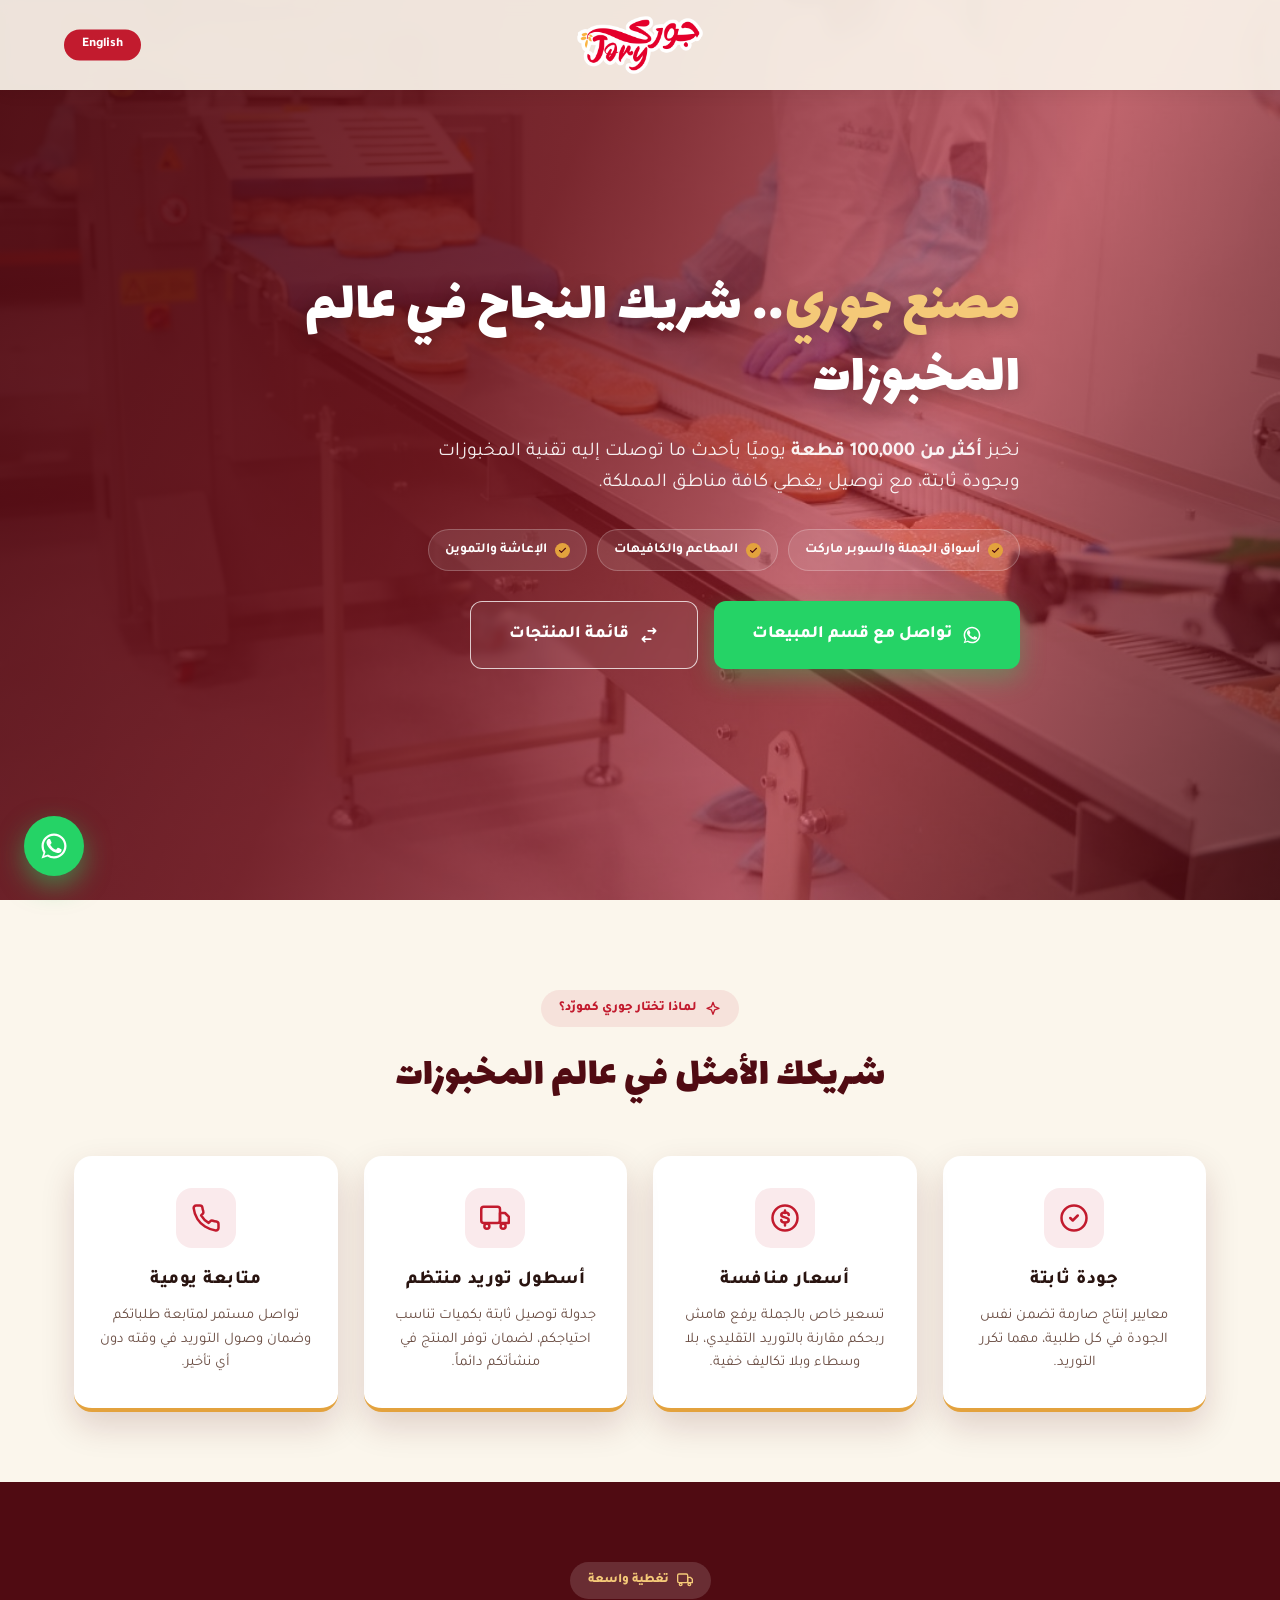
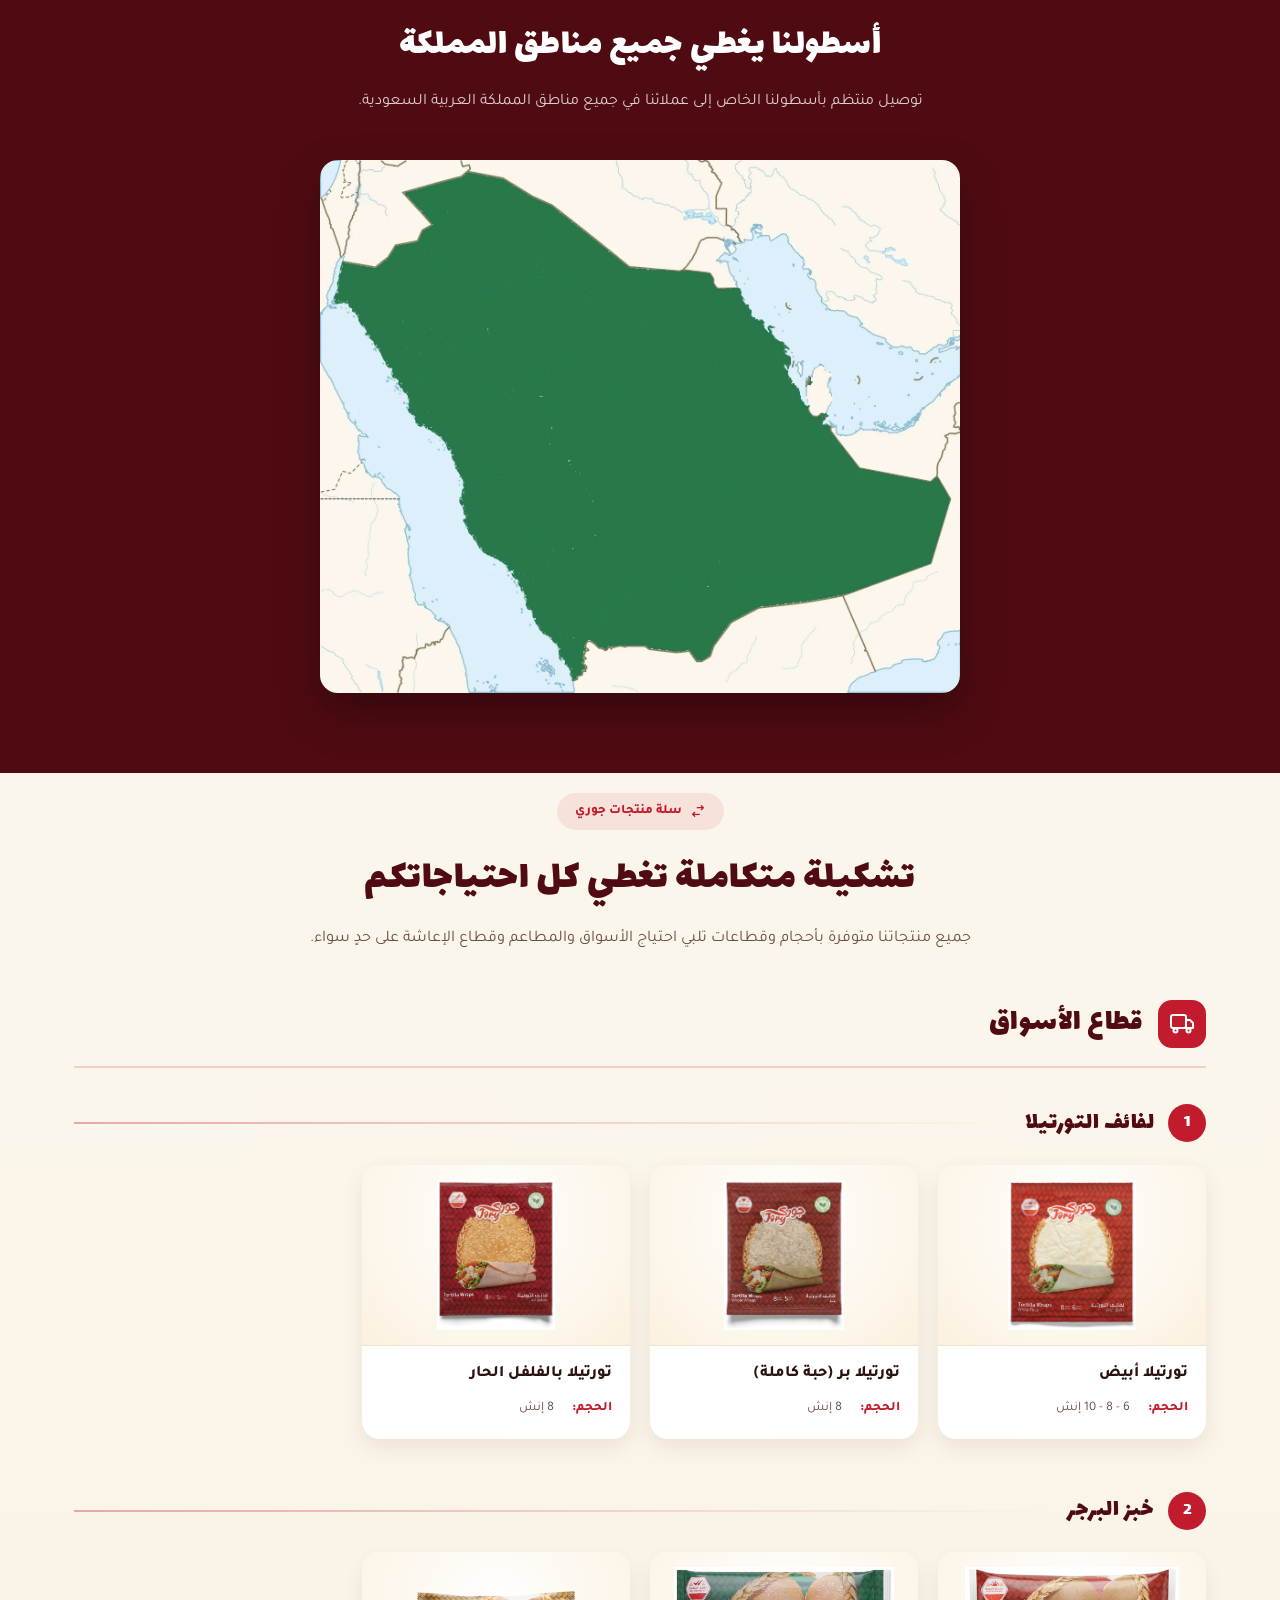
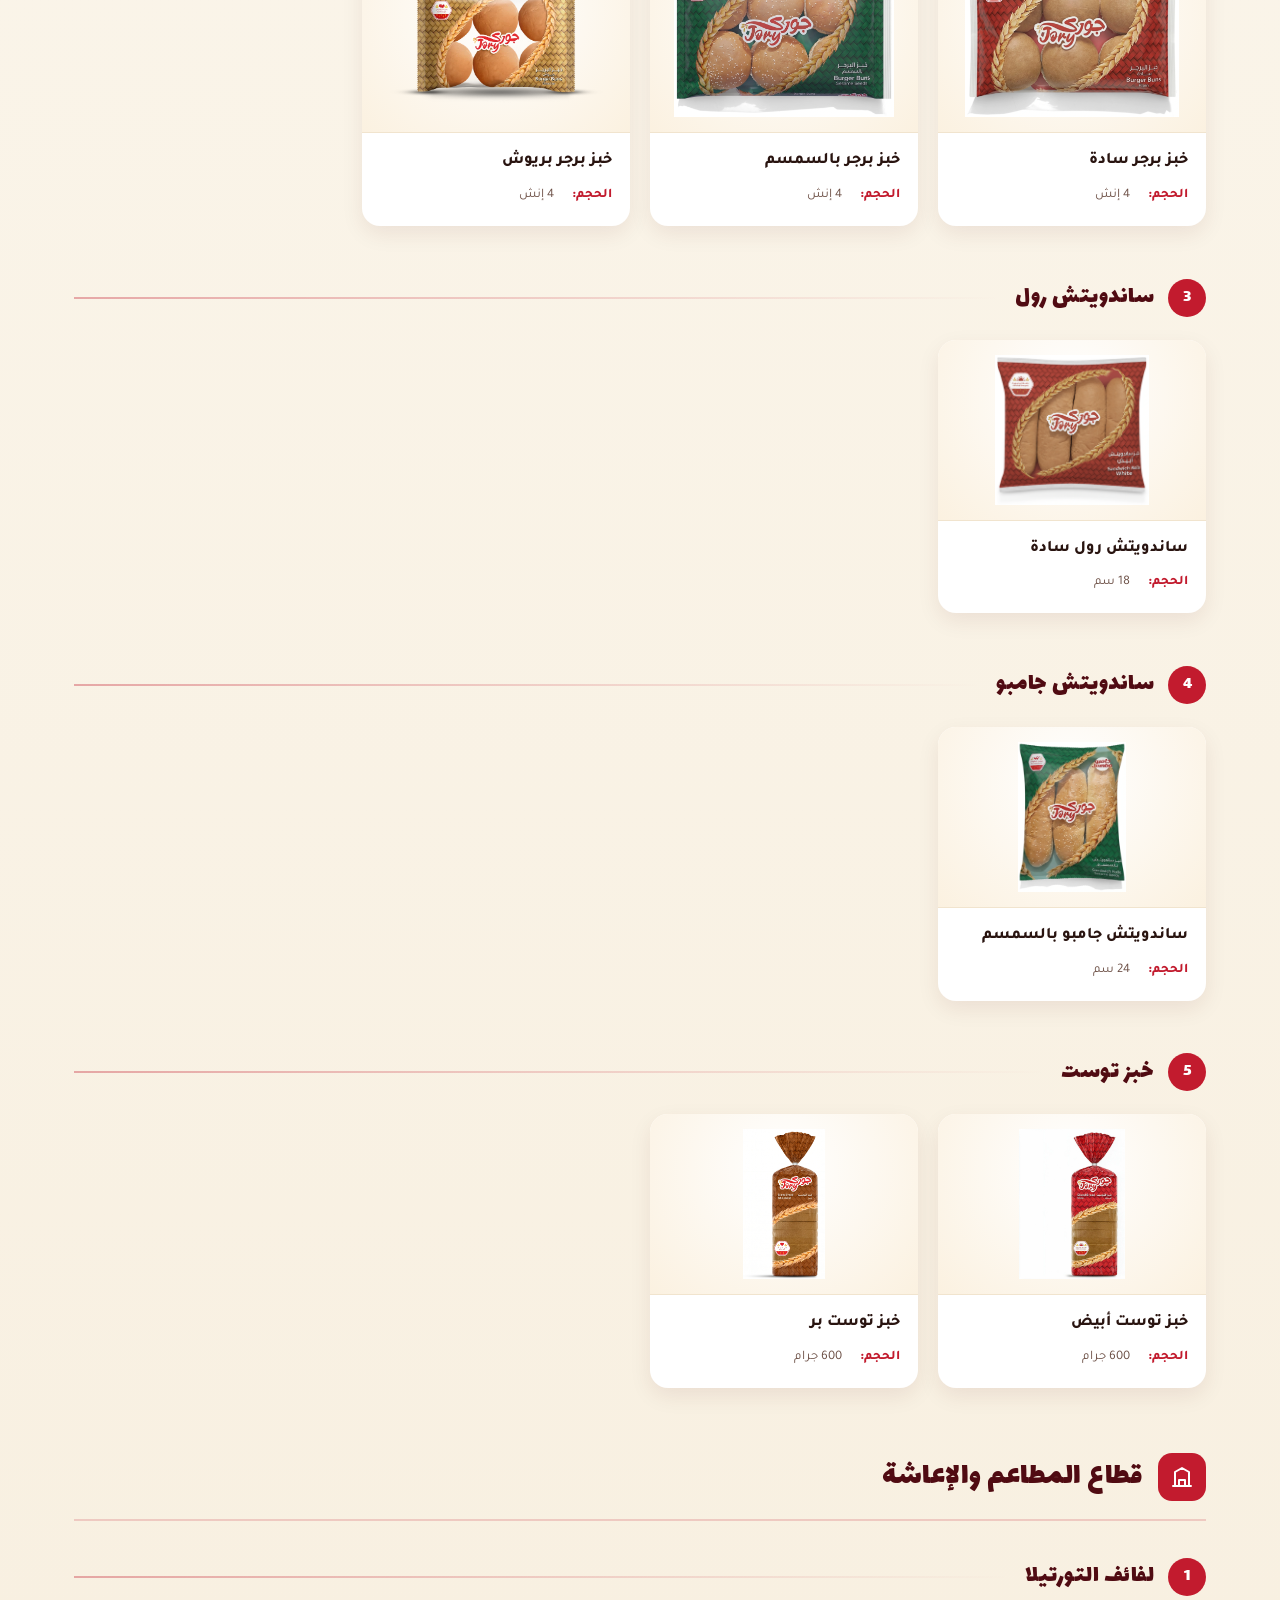
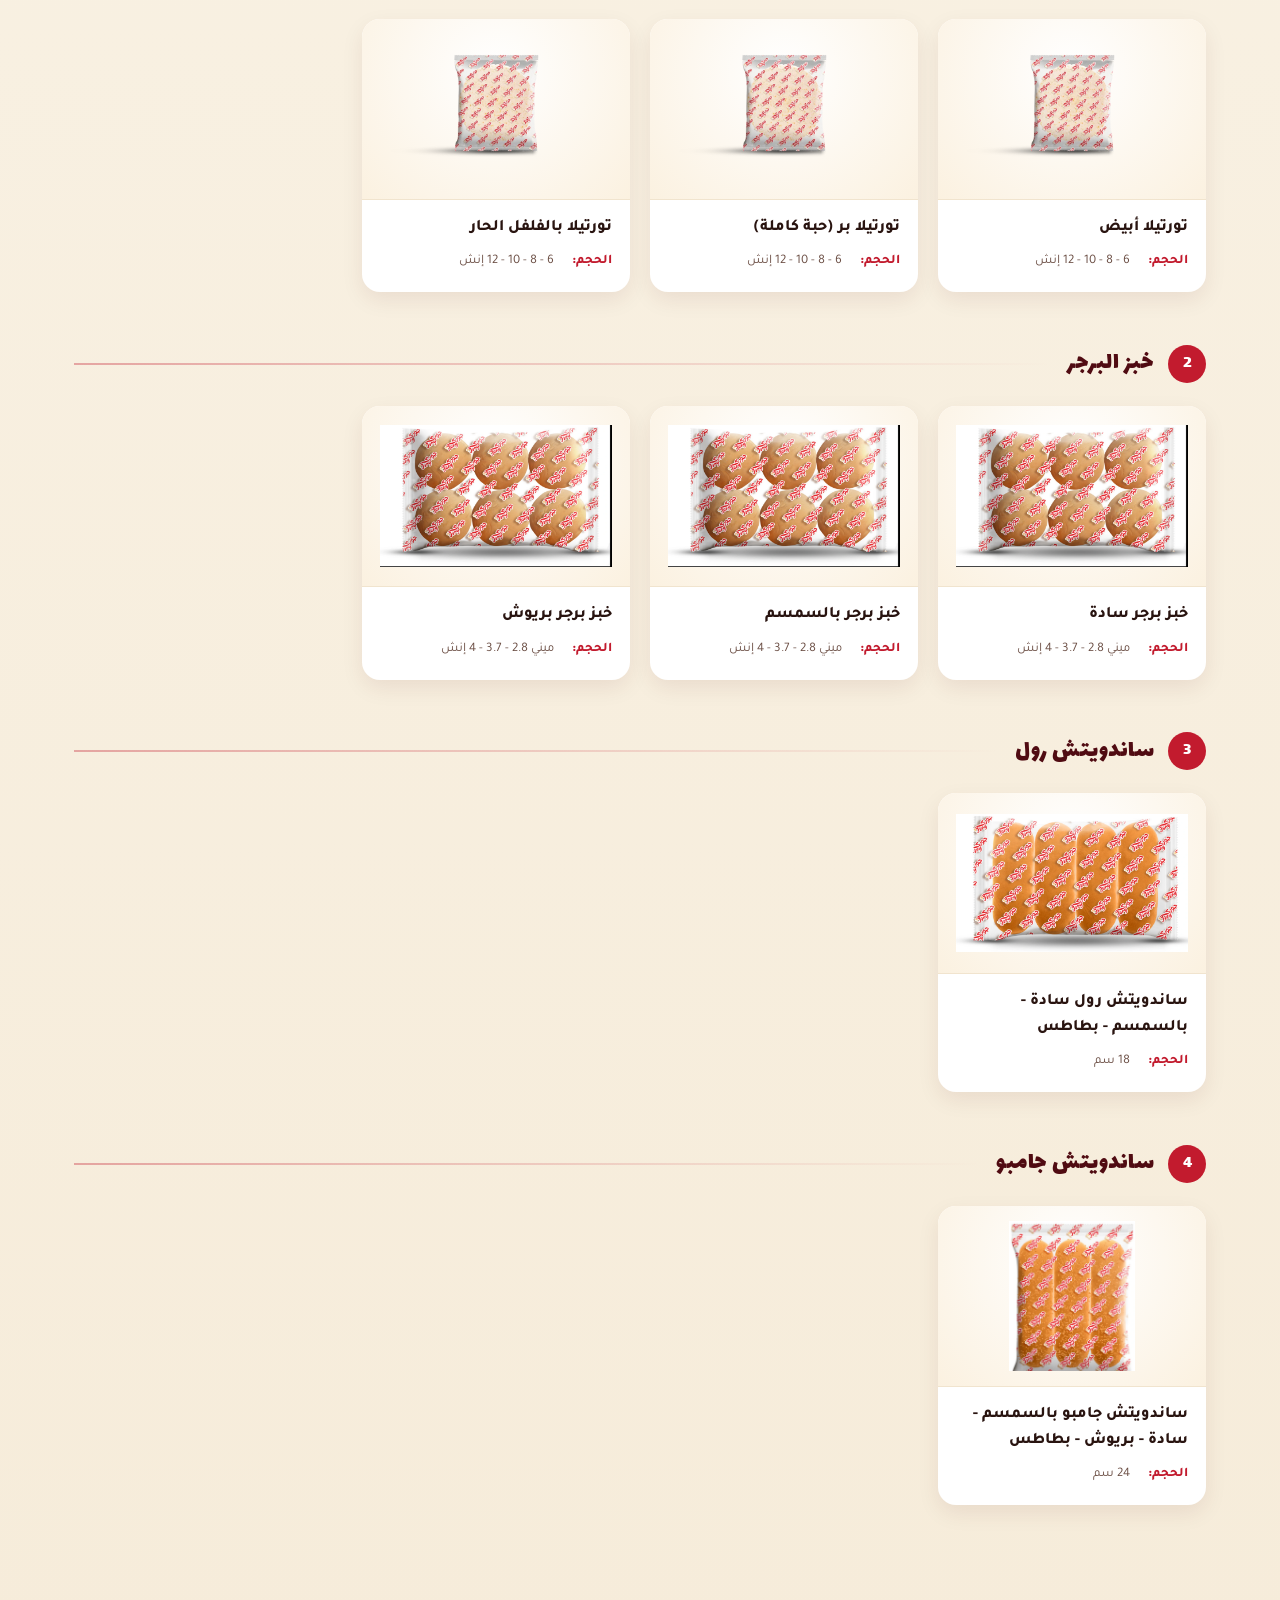
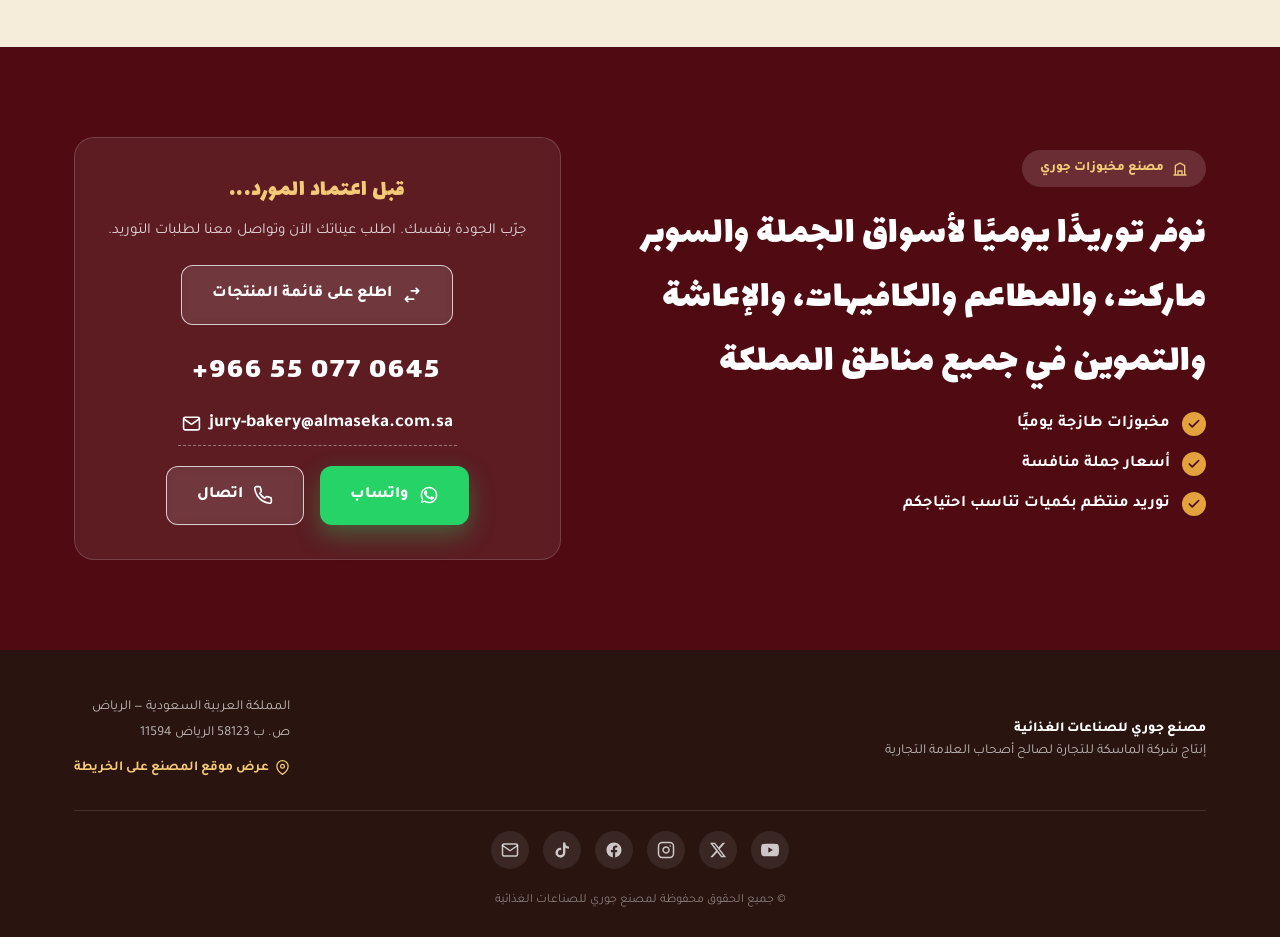
==== commit 4c14449a: "remove "شركة" prefix from footer brand name Co-Authored-By: Claude Sonnet 5 <noreply@anthropic.com>" ====
--- a/index.html
+++ b/index.html
@@ -466,7 +466,7 @@
     <div class="foot-inner">
       <div class="foot-brand">
         <div>
-          <div style="color:#fff;font-weight:800;" data-i18n="footer.brand">شركة مصنع جوري للصناعات الغذائية</div>
+          <div style="color:#fff;font-weight:800;" data-i18n="footer.brand">مصنع جوري للصناعات الغذائية</div>
           <div data-i18n="footer.tagline">إنتاج شركة الماسكة للتجارة لصالح أصحاب العلامة التجارية</div>
         </div>
       </div>
--- a/assets/css/style.css
+++ b/assets/css/style.css
@@ -68,7 +68,7 @@
 .hero h1 span{color:var(--gold-light);}
 .hero p.lead{color:rgba(255,255,255,.92);font-size:clamp(1.02rem,2vw,1.22rem);margin-bottom:30px;max-width:640px;}
 .hero-audience{display:flex;flex-wrap:wrap;gap:10px;margin-bottom:30px;}
-.hero-audience span{display:inline-flex;align-items:center;gap:8px;background:rgba(255,255,255,.1);
+.hero-audience > span{display:inline-flex;align-items:center;gap:8px;background:rgba(255,255,255,.1);
   border:1px solid rgba(255,255,255,.22);color:var(--white);font-weight:700;font-size:.86rem;padding:9px 16px;border-radius:99px;}
 .hero-audience svg{width:15px;height:15px;background:var(--gold);color:var(--red-deep);border-radius:50%;padding:3px;flex-shrink:0;}
 
@@ -208,7 +208,7 @@
   .hero h1{font-size:1.9rem;margin-bottom:16px;}
   .hero p.lead{font-size:.98rem;margin-bottom:22px;}
   .hero-audience{gap:8px;margin-bottom:22px;}
-  .hero-audience span{font-size:.78rem;padding:7px 12px;}
+  .hero-audience > span{font-size:.78rem;padding:7px 12px;}
 
   /* generic cta rows stack full-width for easy tapping */
   .cta-row{flex-direction:column;gap:12px;}
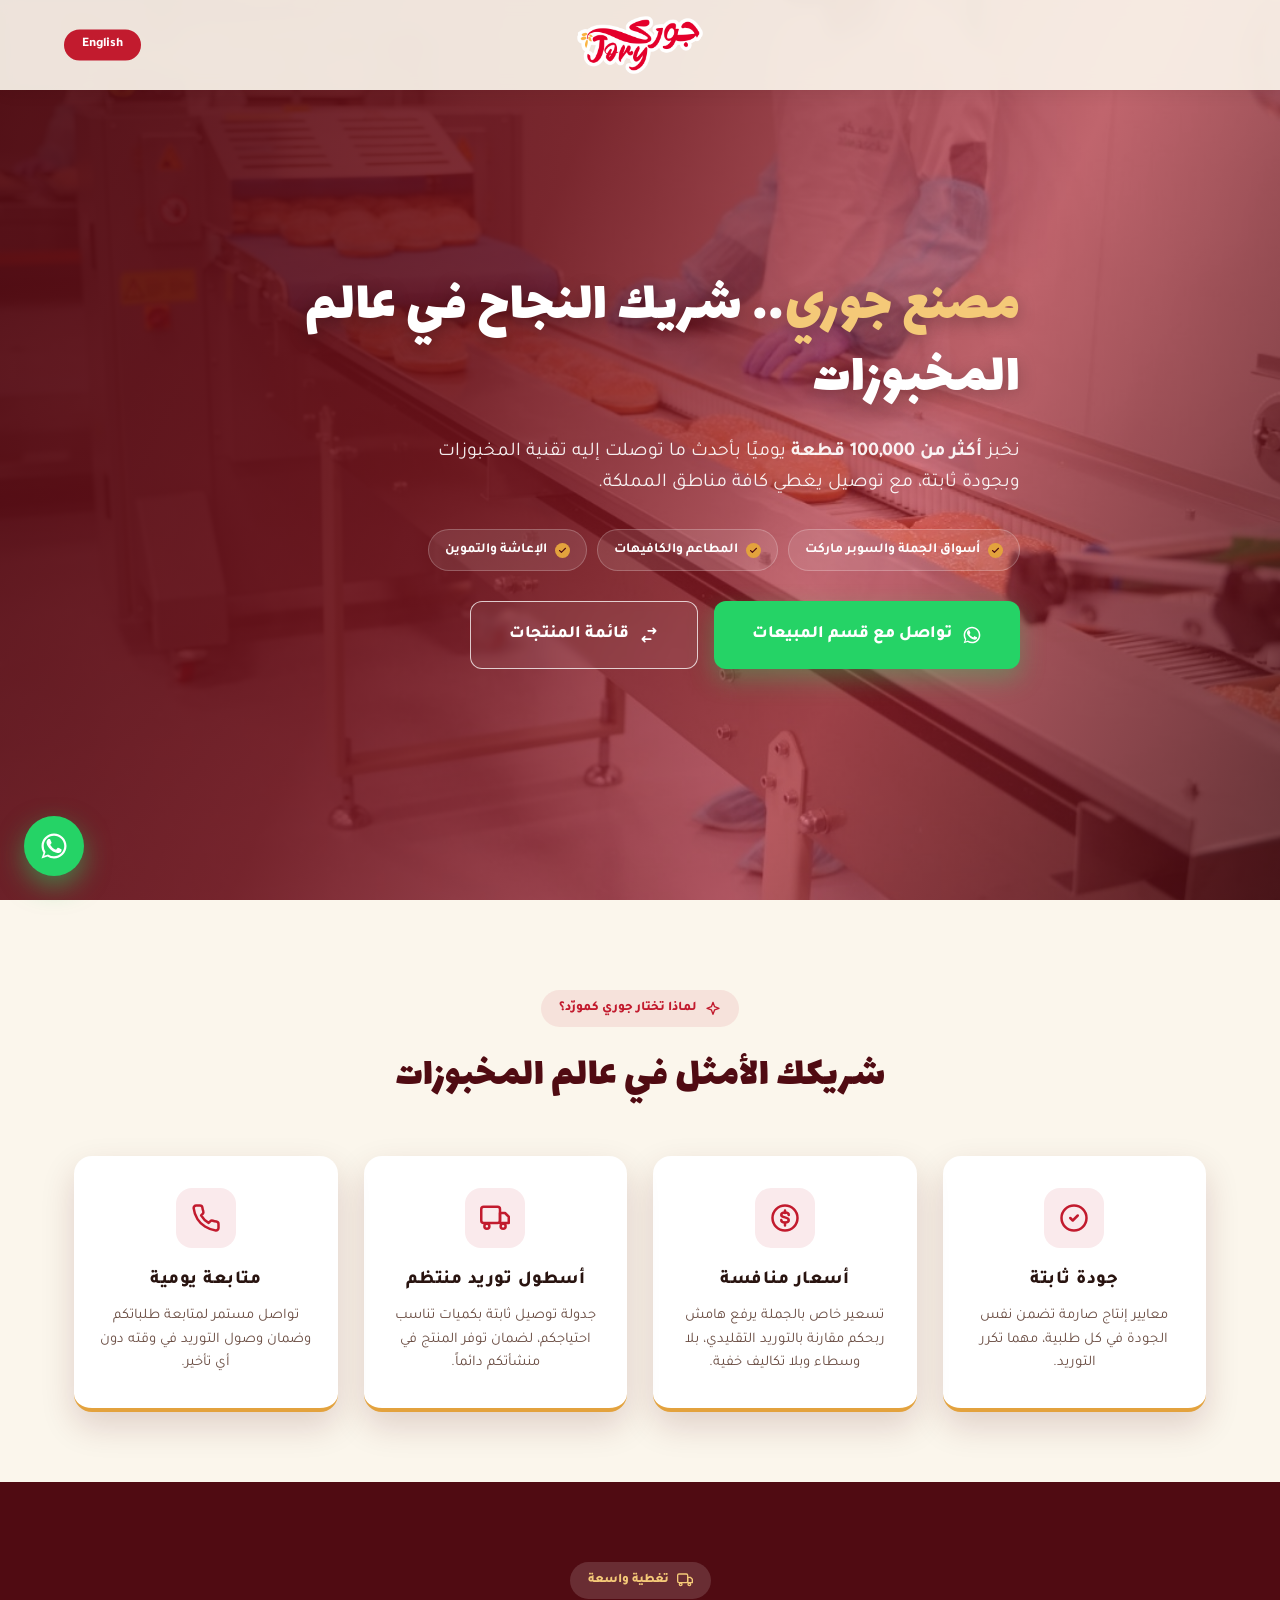
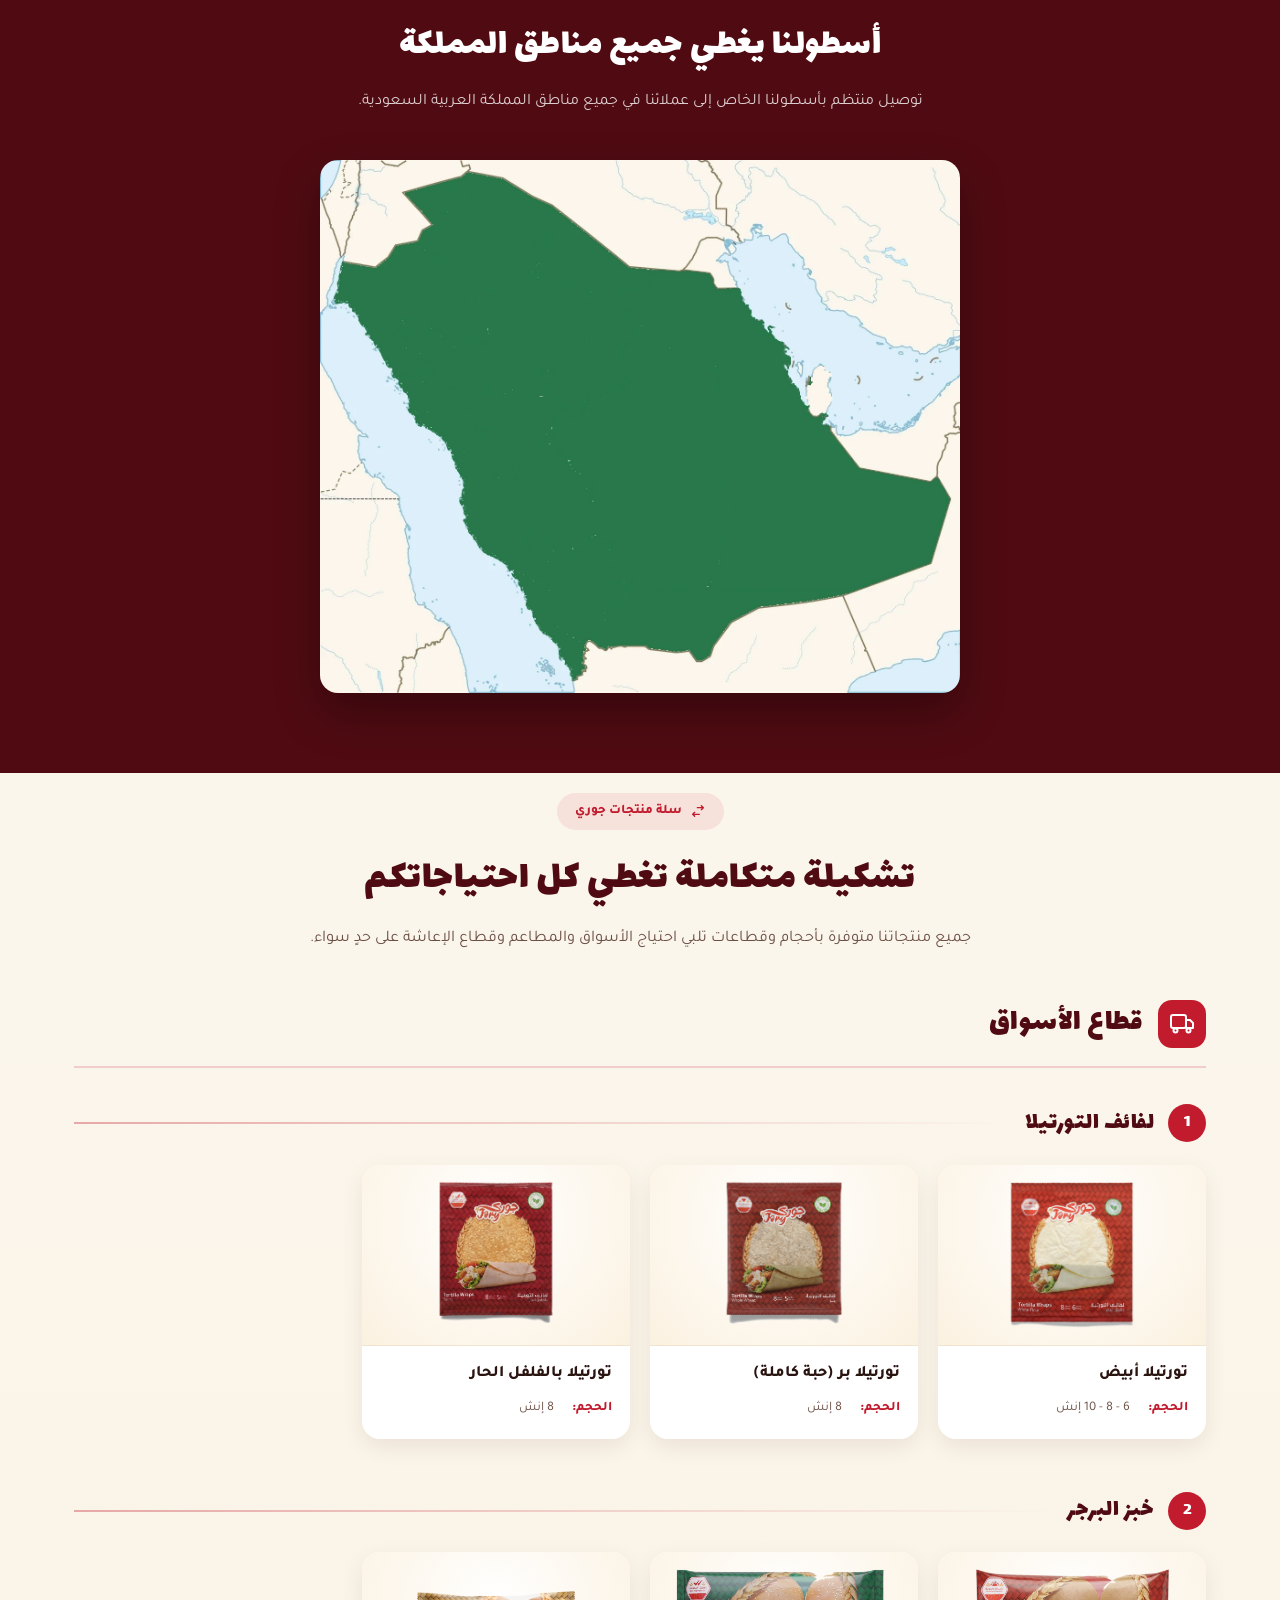
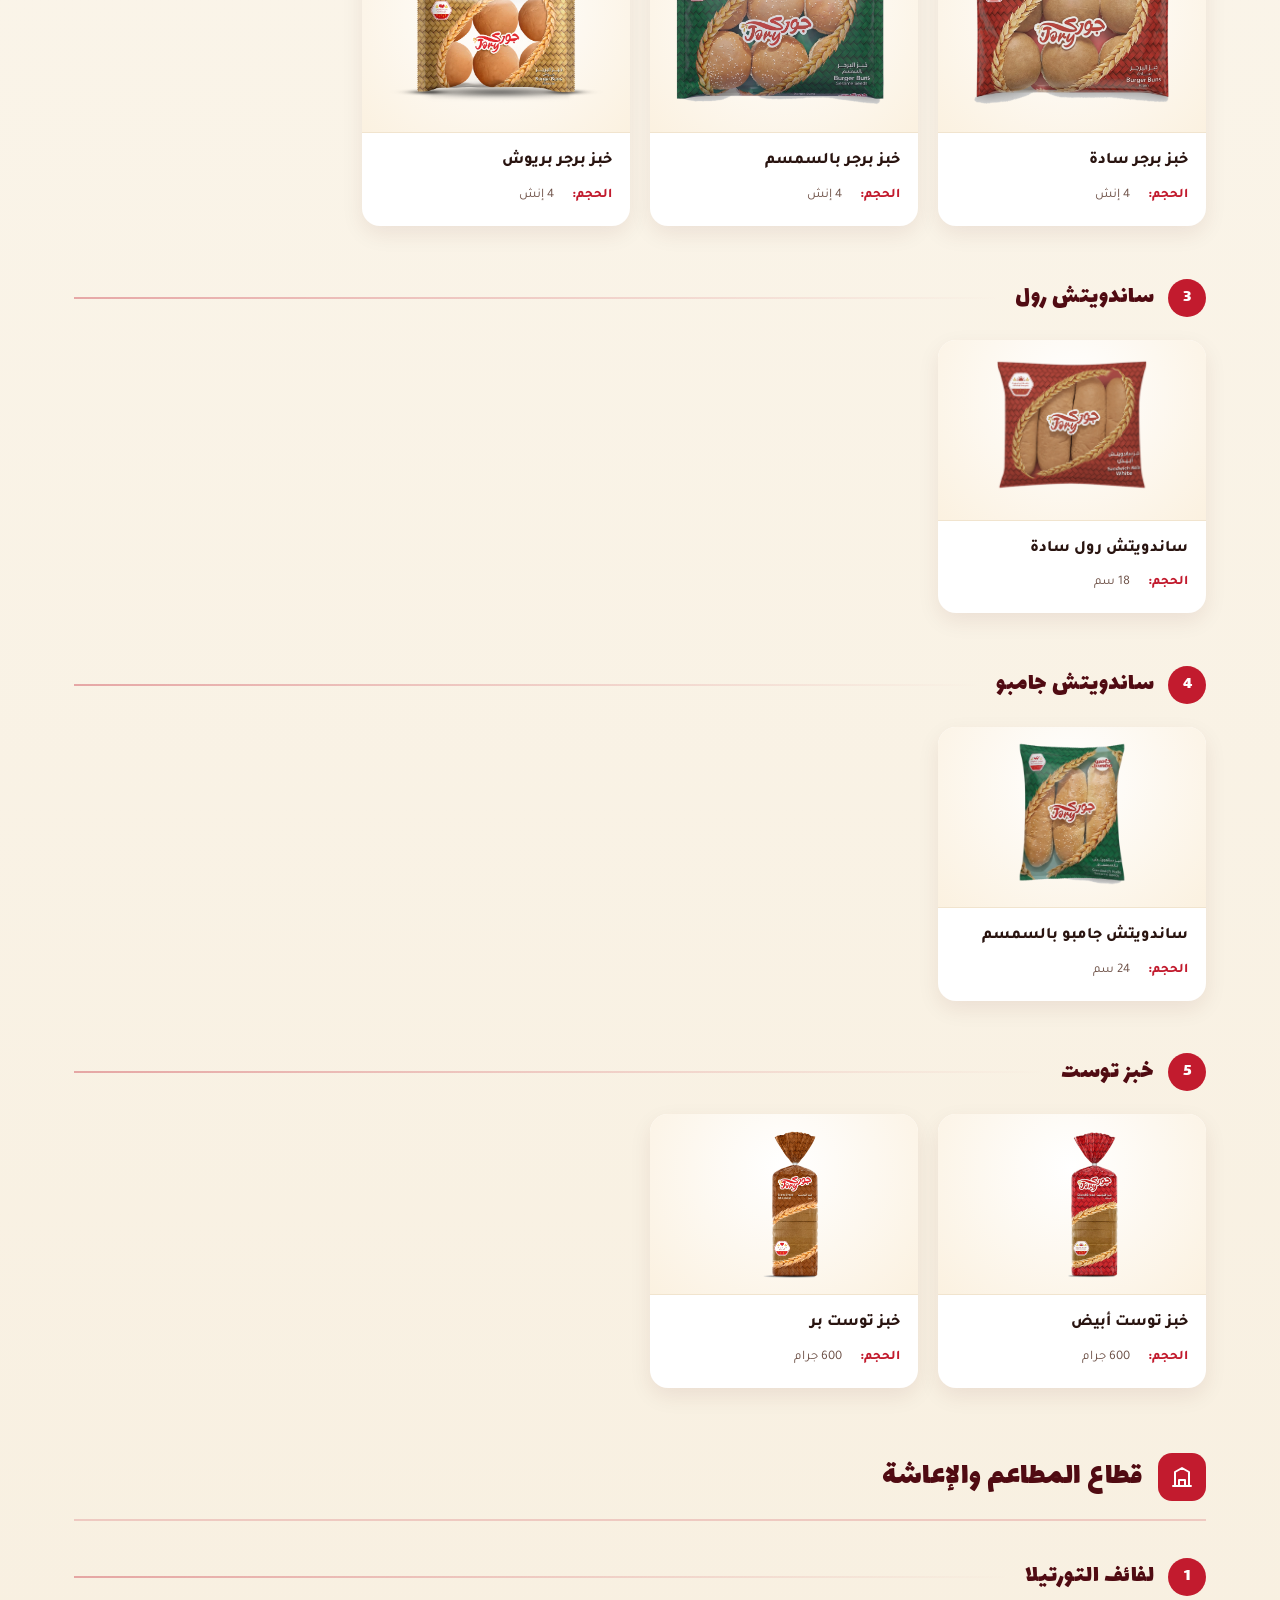
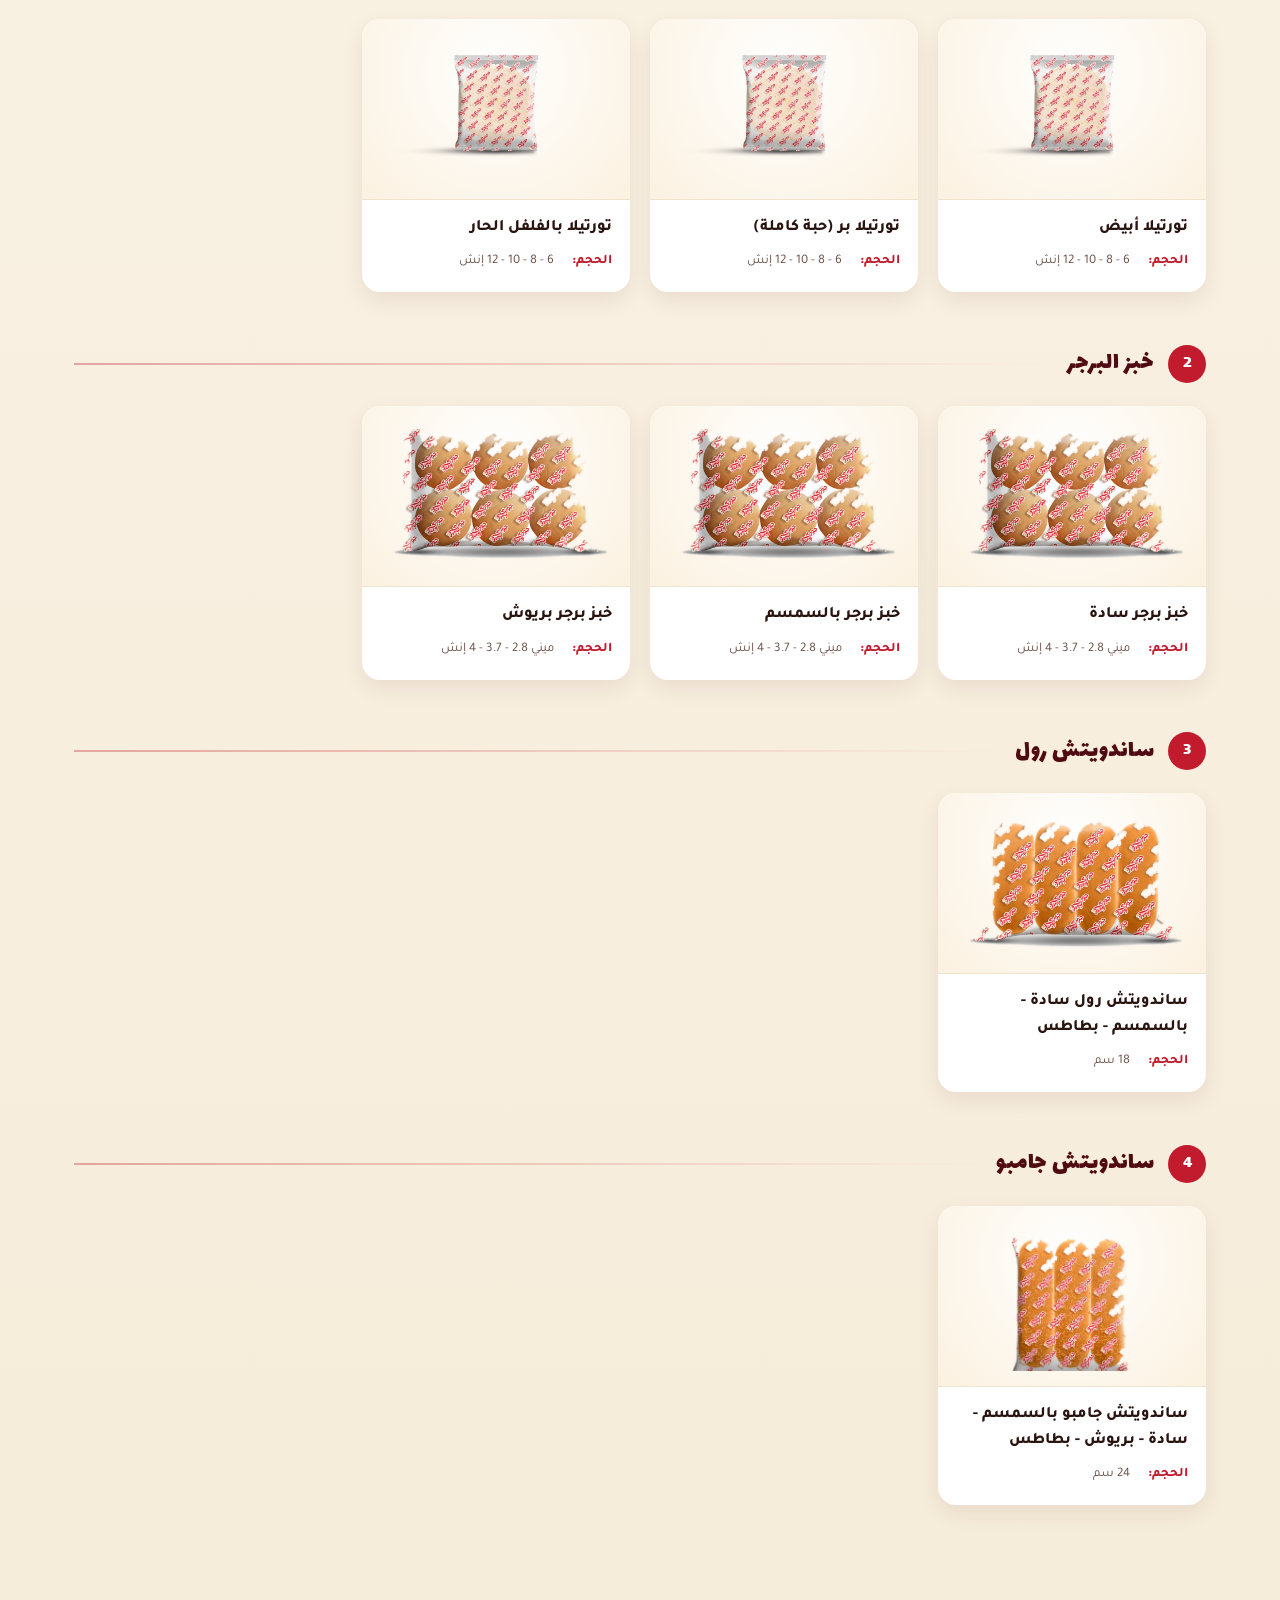
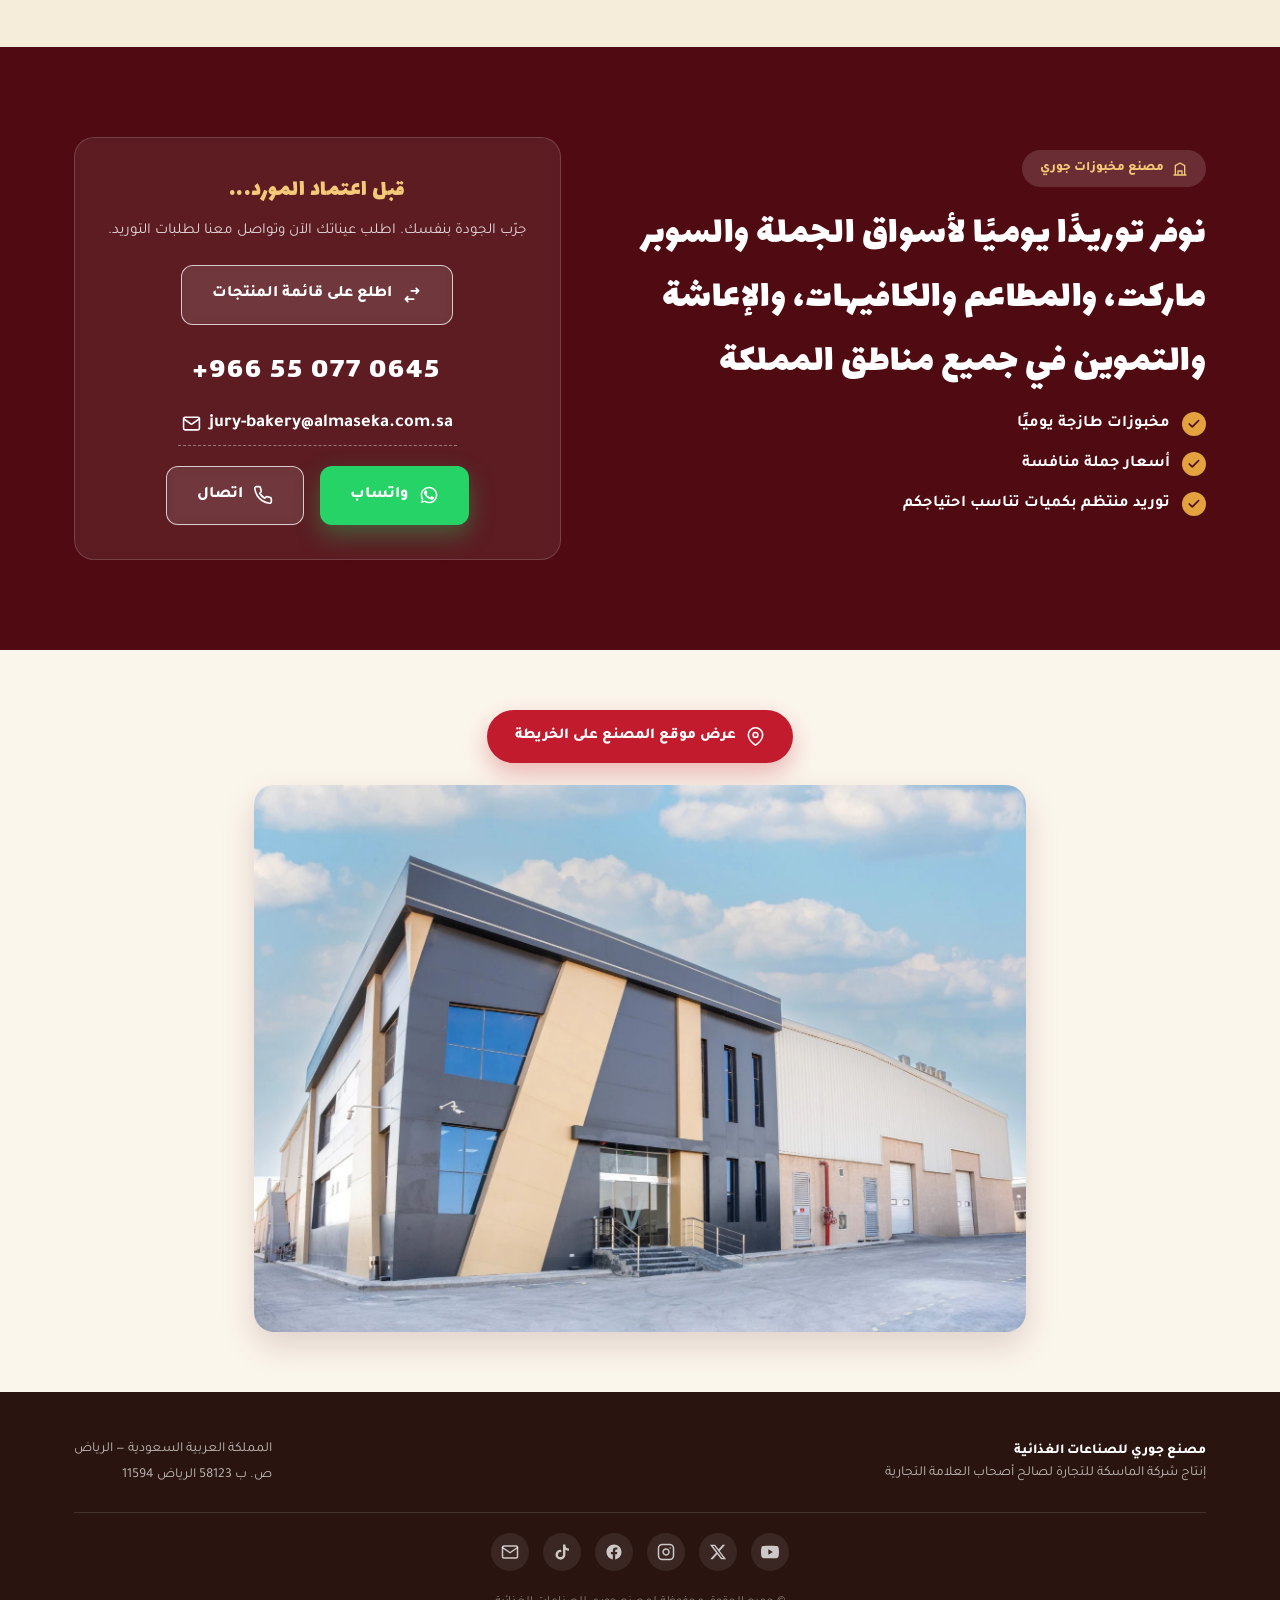
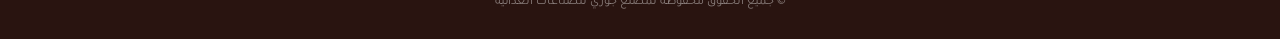
==== commit 8754815c: "add factory building photo above footer with map link button - New section between the contact CTA a" ====
--- a/index.html
+++ b/index.html
@@ -458,7 +458,19 @@
     </div>
   </div>
 </section>
- 
+
+<!-- ============ FACTORY PHOTO ============ -->
+<section class="factory-photo">
+  <div class="wrap">
+    <a class="map-btn" href="https://maps.app.goo.gl/UoiW6jNtjJQjJUFg7" target="_blank" rel="noopener">
+      <svg viewBox="0 0 24 24" fill="none" stroke="currentColor" stroke-width="2" stroke-linecap="round" stroke-linejoin="round"><path d="M21 10c0 7-9 13-9 13s-9-6-9-13a9 9 0 0118 0z"/><circle cx="12" cy="10" r="3"/></svg>
+      <span data-i18n="footer.mapLink">عرض موقع المصنع على الخريطة</span>
+    </a>
+    <a class="photo-link" href="https://maps.app.goo.gl/UoiW6jNtjJQjJUFg7" target="_blank" rel="noopener">
+      <img src="assets/factory-building.webp" alt="مبنى مصنع جوري للمخبوزات" loading="lazy">
+    </a>
+  </div>
+</section>
 
 <!-- ============ FOOTER ============ -->
 <footer>
@@ -472,11 +484,7 @@
       </div>
       <address>
         <span data-i18n="footer.addr1">المملكة العربية السعودية — الرياض</span><br>
-        <span data-i18n="footer.addr2">ص. ب 58123 الرياض 11594</span><br>
-        <a class="map-link" href="https://maps.app.goo.gl/UoiW6jNtjJQjJUFg7" target="_blank" rel="noopener">
-          <svg viewBox="0 0 24 24" fill="none" stroke="currentColor" stroke-width="2" stroke-linecap="round" stroke-linejoin="round"><path d="M21 10c0 7-9 13-9 13s-9-6-9-13a9 9 0 0118 0z"/><circle cx="12" cy="10" r="3"/></svg>
-          <span data-i18n="footer.mapLink">عرض موقع المصنع على الخريطة</span>
-        </a>
+        <span data-i18n="footer.addr2">ص. ب 58123 الرياض 11594</span>
       </address>
     </div>
     <div class="social-links">
--- a/assets/css/style.css
+++ b/assets/css/style.css
@@ -167,6 +167,24 @@
 .final-cta p{color:var(--ink-soft);max-width:560px;margin:0 auto 30px;font-size:1.02rem;}
 .final-cta .cta-row{justify-content:center;}
 
+/* ---------- factory photo ---------- */
+.factory-photo{padding:60px 0;background:var(--cream);text-align:center;}
+.factory-photo .wrap{max-width:820px;}
+.factory-photo .map-btn{display:inline-flex;align-items:center;gap:10px;background:var(--red);color:var(--white);
+  font-weight:800;font-size:.95rem;padding:14px 28px;border-radius:99px;margin-bottom:22px;
+  box-shadow:0 10px 24px rgba(194,27,46,.3);transition:background .25s ease, transform .25s ease;}
+.factory-photo .map-btn:hover{background:var(--red-dark);transform:translateY(-2px);}
+.factory-photo .map-btn svg{width:19px;height:19px;flex-shrink:0;}
+.factory-photo .photo-link{display:block;border-radius:20px;overflow:hidden;box-shadow:var(--shadow);
+  transition:transform .35s ease, box-shadow .35s ease;}
+.factory-photo .photo-link:hover{transform:translateY(-4px);box-shadow:0 20px 40px rgba(80,11,18,.22);}
+.factory-photo .photo-link img{width:100%;height:auto;display:block;}
+@media (max-width:600px){
+  .factory-photo{padding:40px 0;}
+  .factory-photo .map-btn{padding:12px 22px;font-size:.88rem;margin-bottom:16px;}
+  .factory-photo .photo-link{border-radius:16px;}
+}
+
 /* ---------- footer ---------- */
 footer{background:var(--ink);color:rgba(255,255,255,.7);padding:44px 0 26px;font-size:.86rem;}
 footer .foot-inner{display:flex;flex-wrap:wrap;justify-content:space-between;gap:24px;padding-bottom:24px;
@@ -174,10 +192,6 @@
 footer .foot-brand{display:flex;align-items:center;gap:12px;}
 footer .foot-brand img{height:136px;filter:brightness(0) invert(1);opacity:.9;}
 footer address{font-style:normal;line-height:1.9;}
-footer .map-link{display:inline-flex;align-items:center;gap:6px;color:var(--gold-light);font-weight:700;
-  margin-top:8px;transition:color .2s ease;}
-footer .map-link:hover{color:var(--gold);text-decoration:underline;}
-footer .map-link svg{width:15px;height:15px;flex-shrink:0;}
 .social-links{display:flex;align-items:center;justify-content:center;gap:14px;margin-bottom:22px;}
 .social-links a{width:38px;height:38px;border-radius:50%;background:rgba(255,255,255,.08);
   display:flex;align-items:center;justify-content:center;color:rgba(255,255,255,.75);
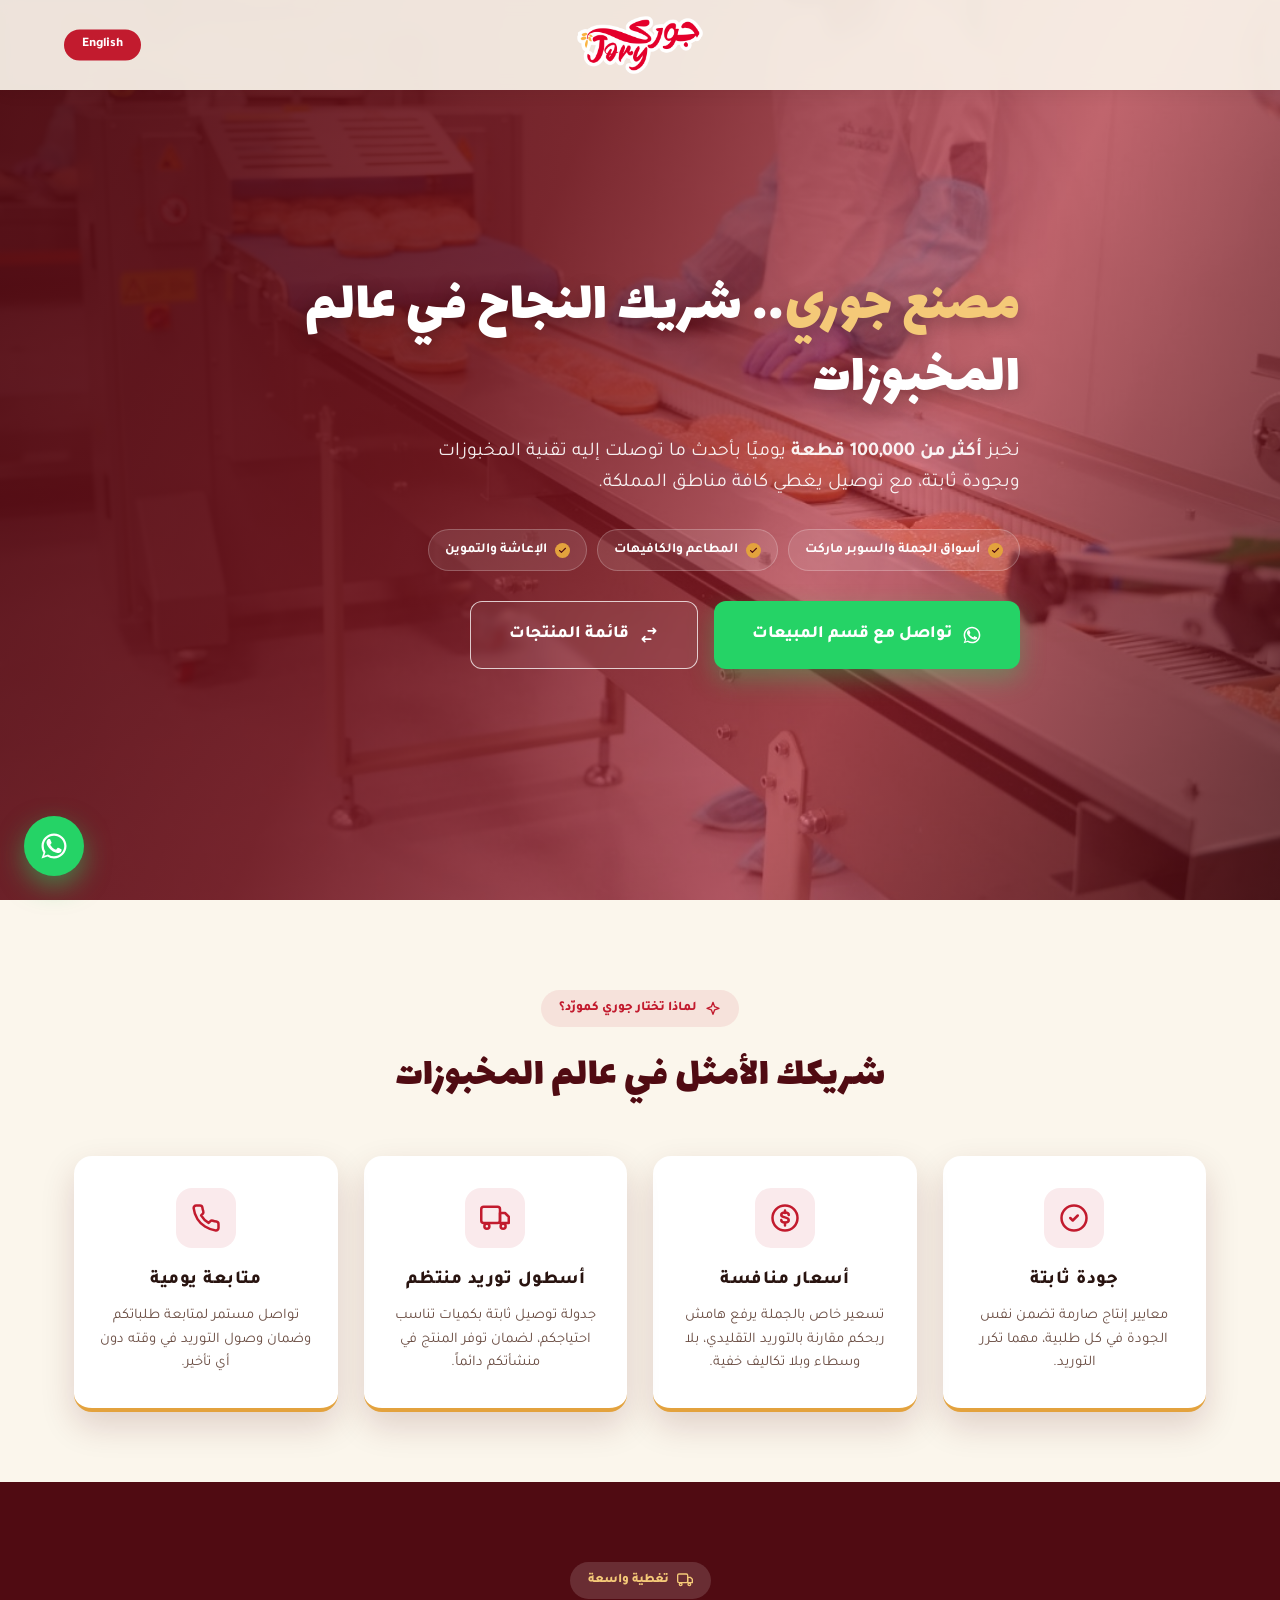
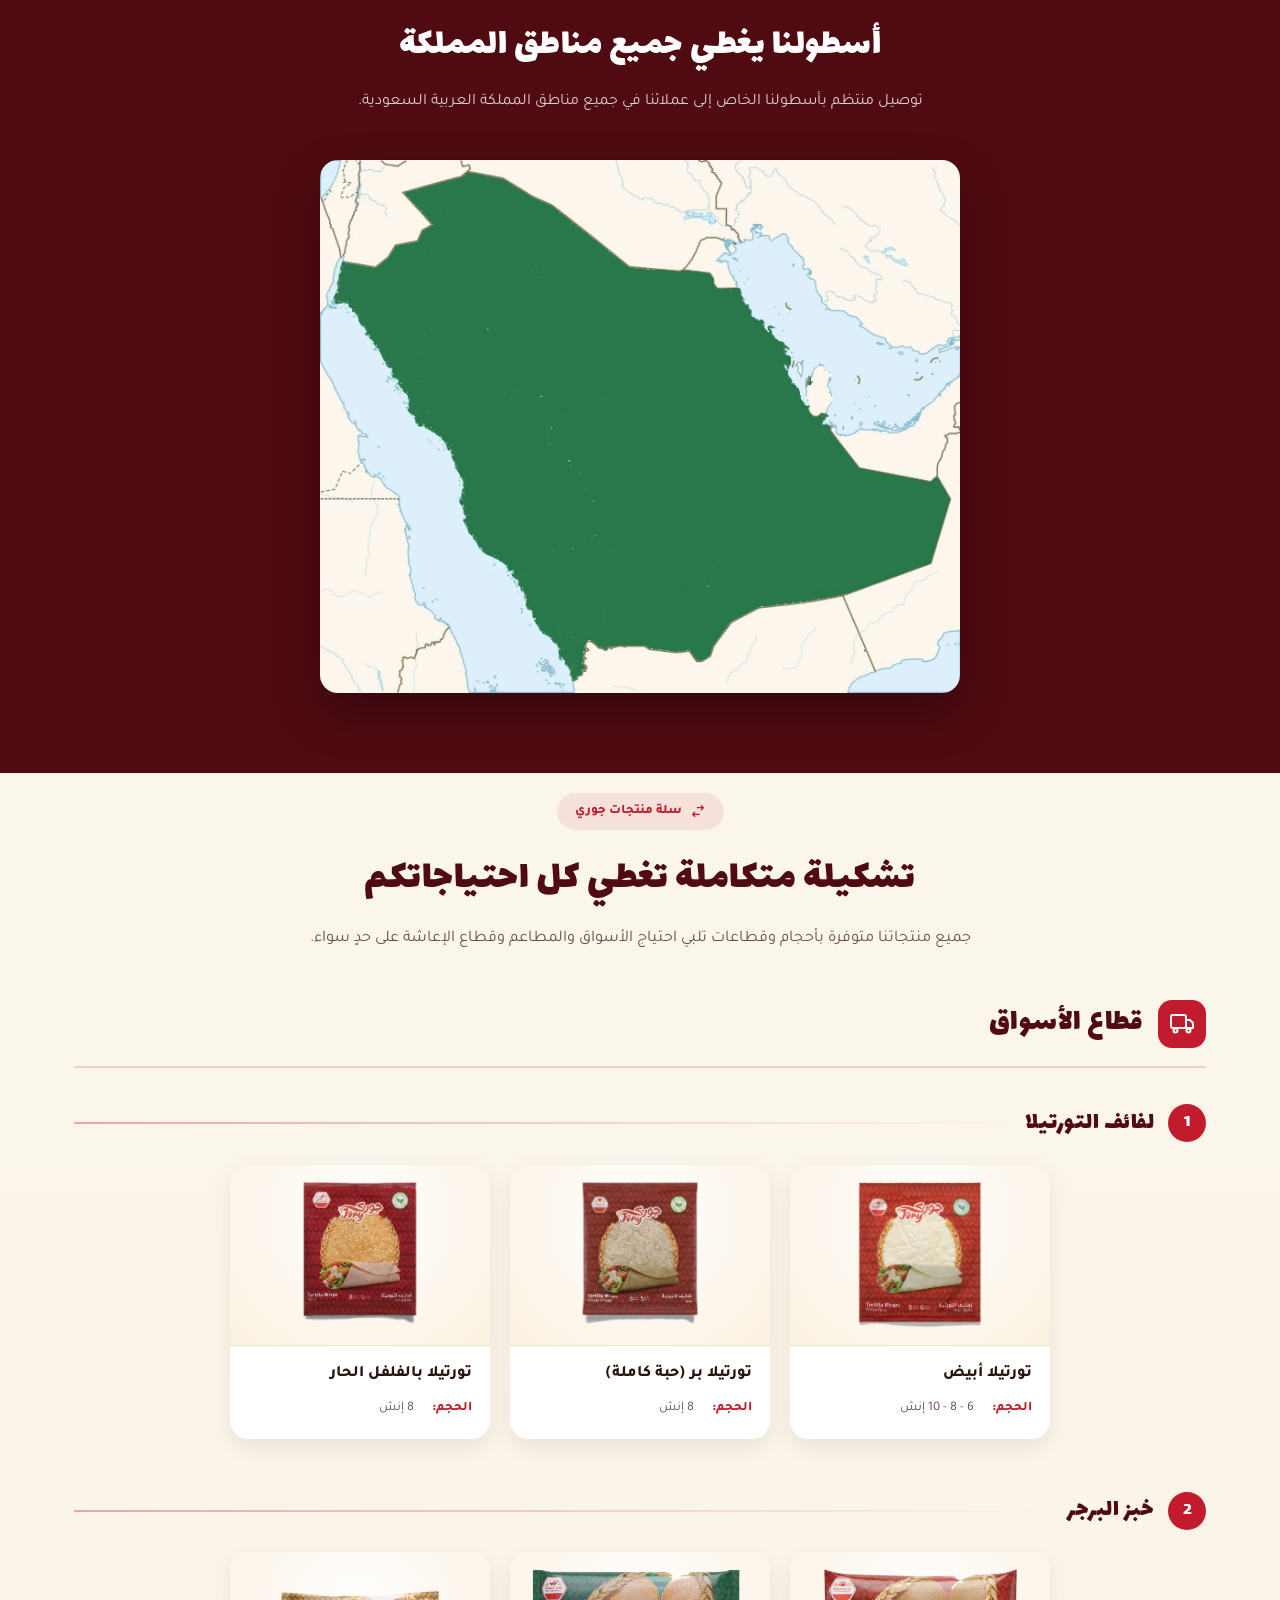
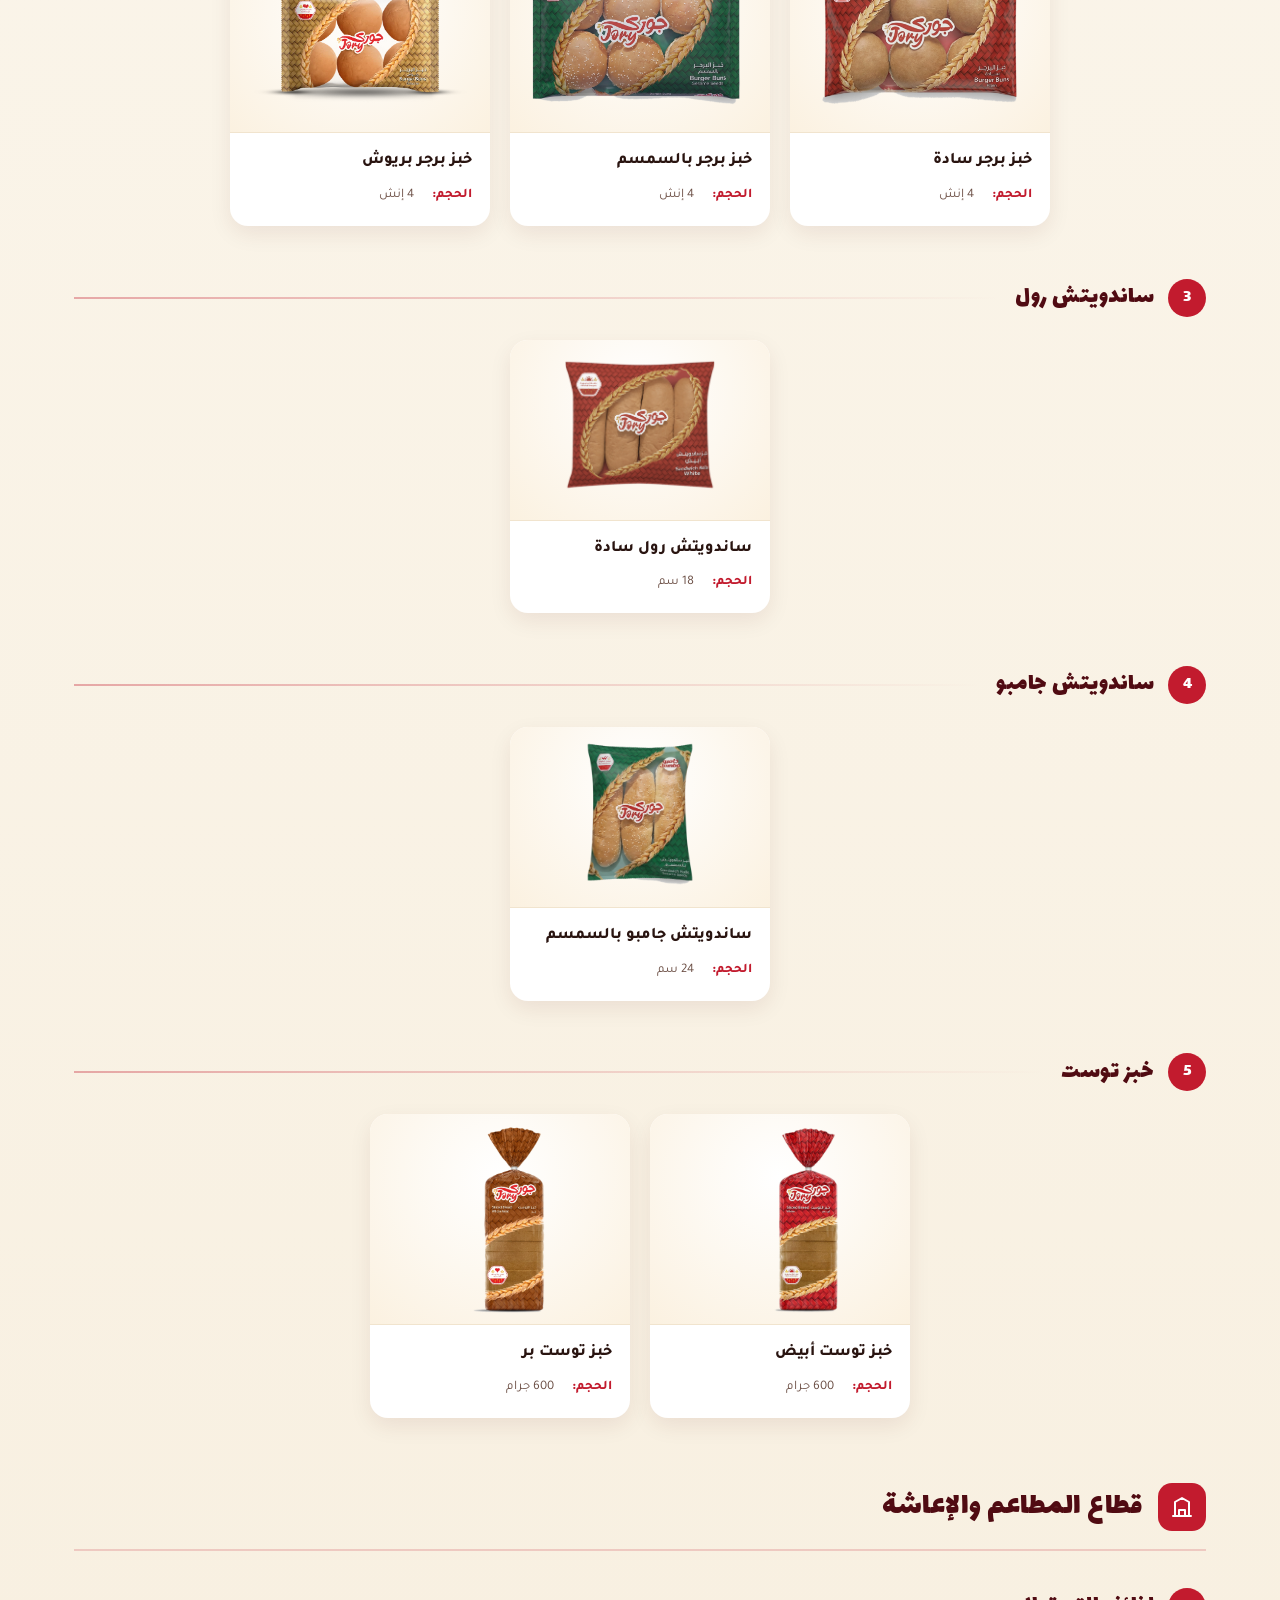
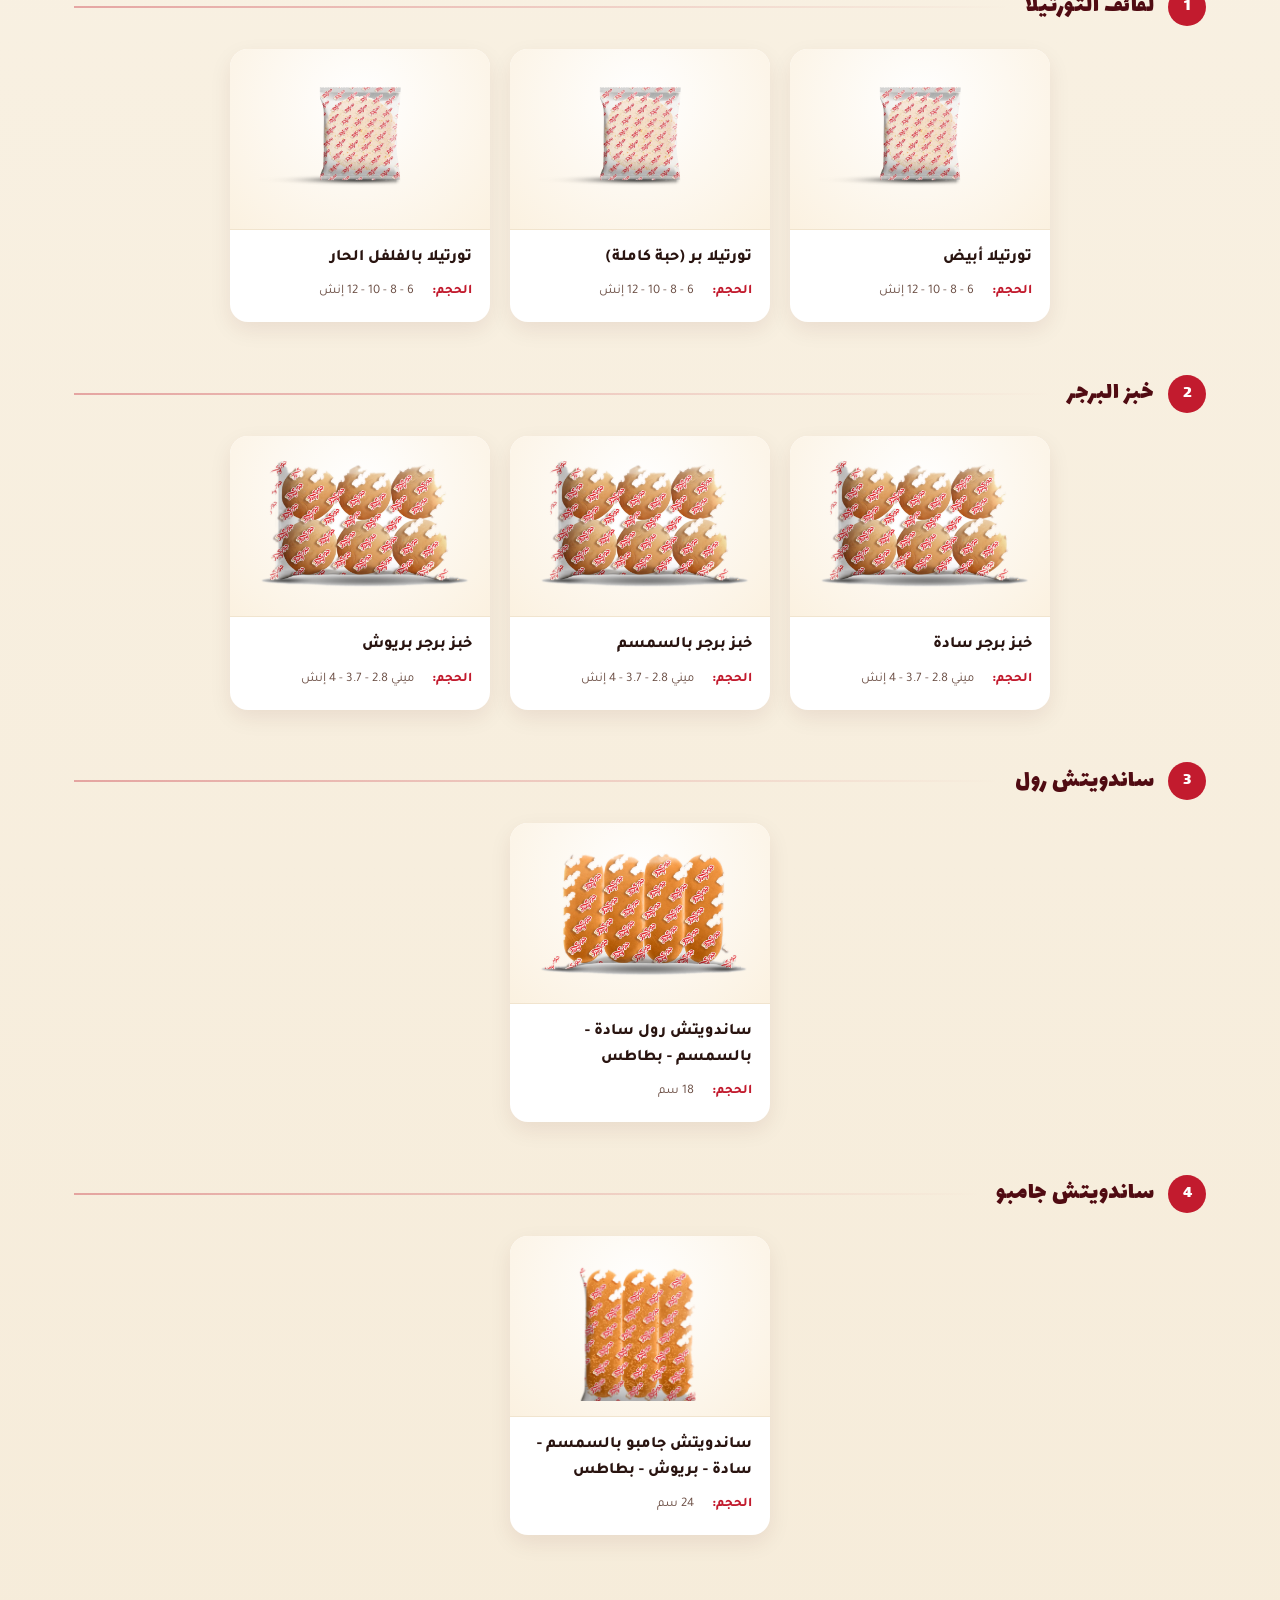
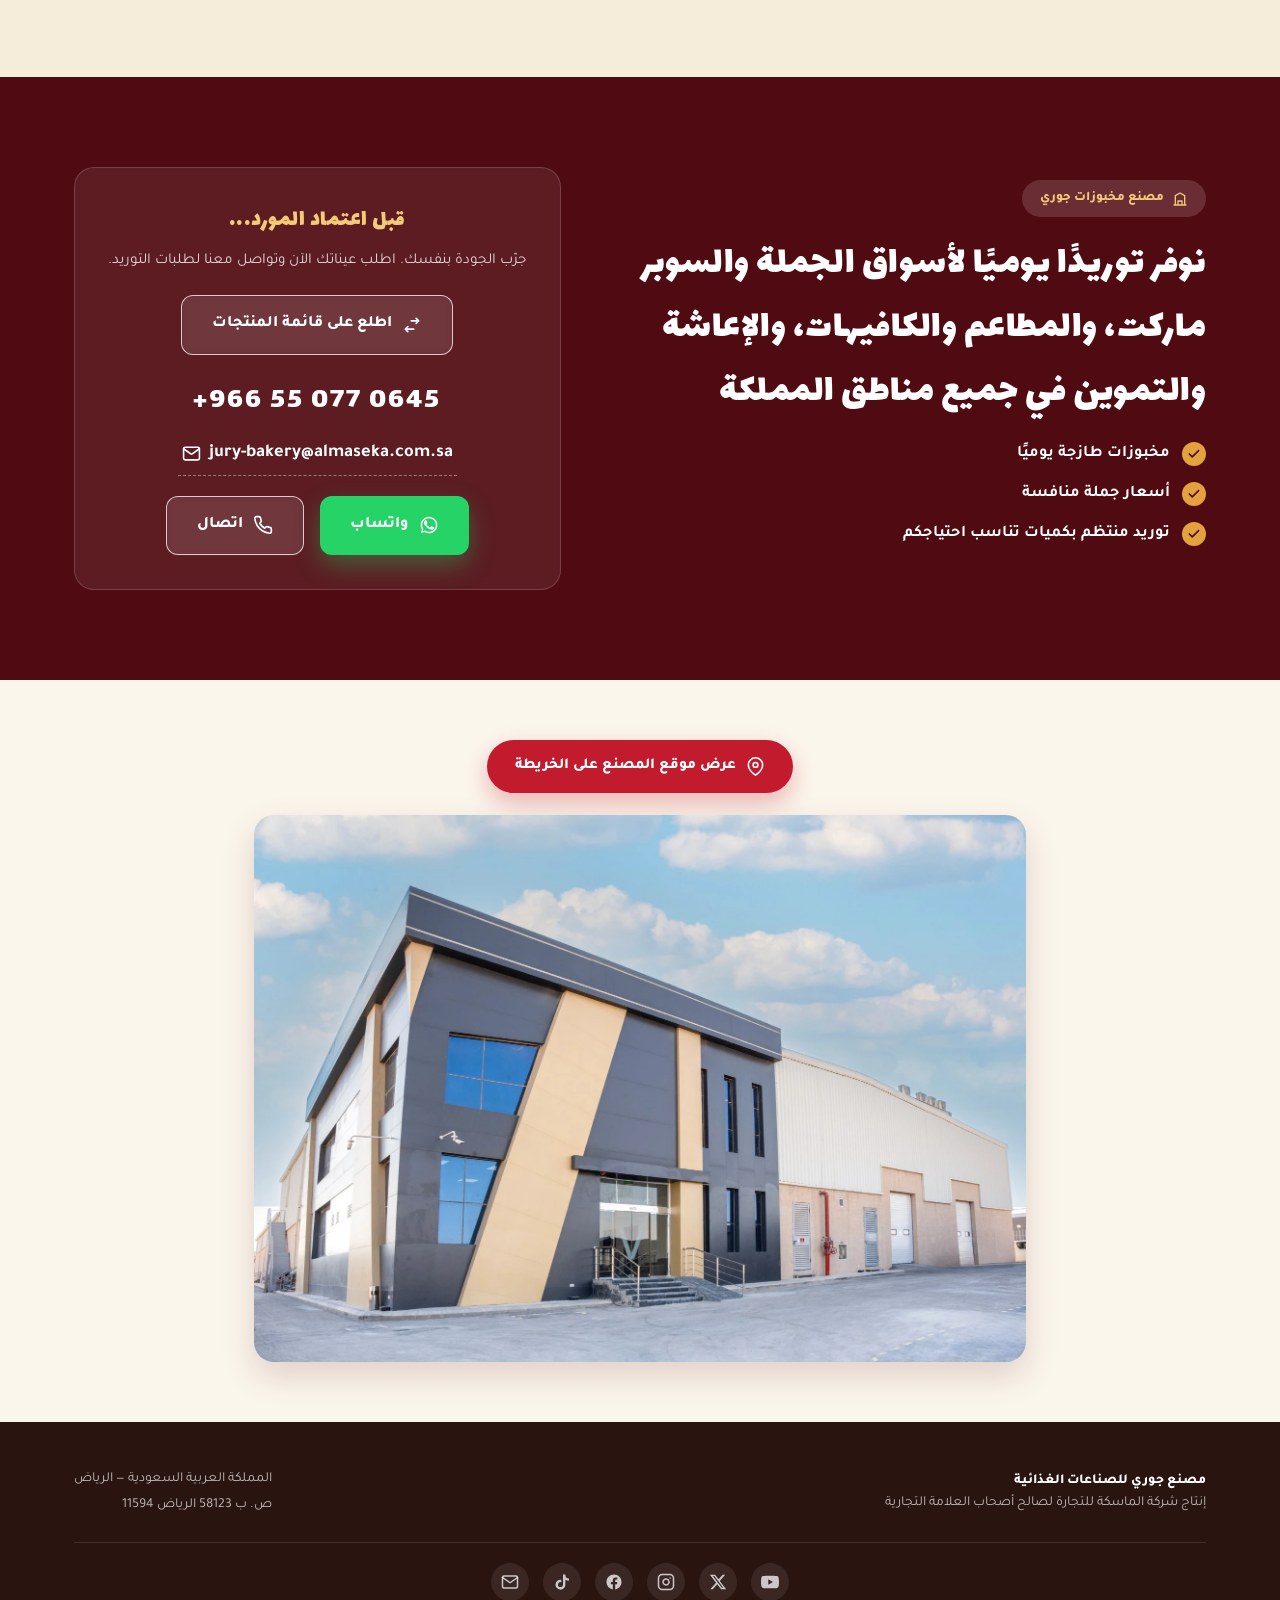
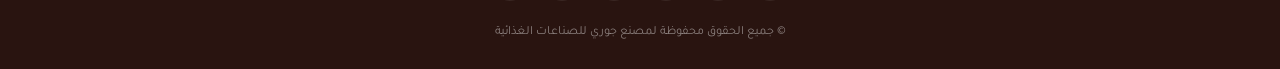
==== commit 14ba2326: "enlarge toast product images within the same card format Toast bags render tall and narrow, so the s" ====
--- a/index.html
+++ b/index.html
@@ -263,7 +263,7 @@
         </div>
         <div class="prod-grid">
           <div class="prod-card reveal">
-            <div class="prod-img"><img src="assets/products/toast-white.webp" alt="خبز توست أبيض"></div>
+            <div class="prod-img prod-img-lg"><img src="assets/products/toast-white.webp" alt="خبز توست أبيض"></div>
             <div class="prod-body">
               <h4 data-i18n="prod.toastWhite">خبز توست أبيض</h4>
               <div class="prod-meta">
@@ -272,7 +272,7 @@
             </div>
           </div>
           <div class="prod-card reveal">
-            <div class="prod-img"><img src="assets/products/toast-wheat.webp" alt="خبز توست بر"></div>
+            <div class="prod-img prod-img-lg"><img src="assets/products/toast-wheat.webp" alt="خبز توست بر"></div>
             <div class="prod-body">
               <h4 data-i18n="prod.toastWheat">خبز توست بر</h4>
               <div class="prod-meta">
--- a/assets/css/style.css
+++ b/assets/css/style.css
@@ -123,13 +123,16 @@
 .prod-subtitle{display:inline-flex;align-items:center;gap:8px;background:rgba(194,27,46,.09);color:var(--red);
   font-weight:800;font-size:.82rem;padding:7px 16px;border-radius:99px;margin-bottom:14px;}
 
-.prod-grid{display:grid;grid-template-columns:repeat(auto-fill,minmax(230px,1fr));gap:20px;}
+.prod-grid{display:flex;flex-wrap:wrap;justify-content:center;gap:20px;}
 .prod-card{background:var(--white);border-radius:18px;overflow:hidden;box-shadow:0 8px 22px rgba(80,11,18,.08);
-  transition:transform .3s ease, box-shadow .3s ease;display:flex;flex-direction:column;}
+  transition:transform .3s ease, box-shadow .3s ease;display:flex;flex-direction:column;
+  width:260px;flex:0 1 260px;}
 .prod-card:hover{transform:translateY(-6px);box-shadow:0 16px 34px rgba(80,11,18,.16);}
 .prod-img{background:radial-gradient(circle at 50% 30%, #fff 0%, #FBF1E0 100%);padding:18px;display:flex;
   align-items:center;justify-content:center;height:180px;}
 .prod-img img{max-height:150px;width:auto;object-fit:contain;}
+.prod-img-lg{height:210px;}
+.prod-img-lg img{max-height:190px;}
 .prod-body{padding:16px 18px 20px;border-top:1px solid #F1E4CE;}
 .prod-body h4{font-weight:800;font-size:1rem;margin-bottom:10px;color:var(--ink);}
 .prod-meta{display:flex;flex-direction:column;gap:6px;font-size:.82rem;color:var(--ink-soft);}
@@ -249,8 +252,11 @@
   .cat-title .num{width:32px;height:32px;font-size:.95rem;}
   .cat-title h3{font-size:1.28rem;}
   .prod-grid{gap:14px;}
+  .prod-card{width:100%;flex-basis:100%;}
   .prod-img{height:150px;padding:14px;}
   .prod-img img{max-height:120px;}
+  .prod-img-lg{height:190px;}
+  .prod-img-lg img{max-height:160px;}
   .prod-body{padding:14px 16px 16px;}
 
   .proof{padding:52px 0;}
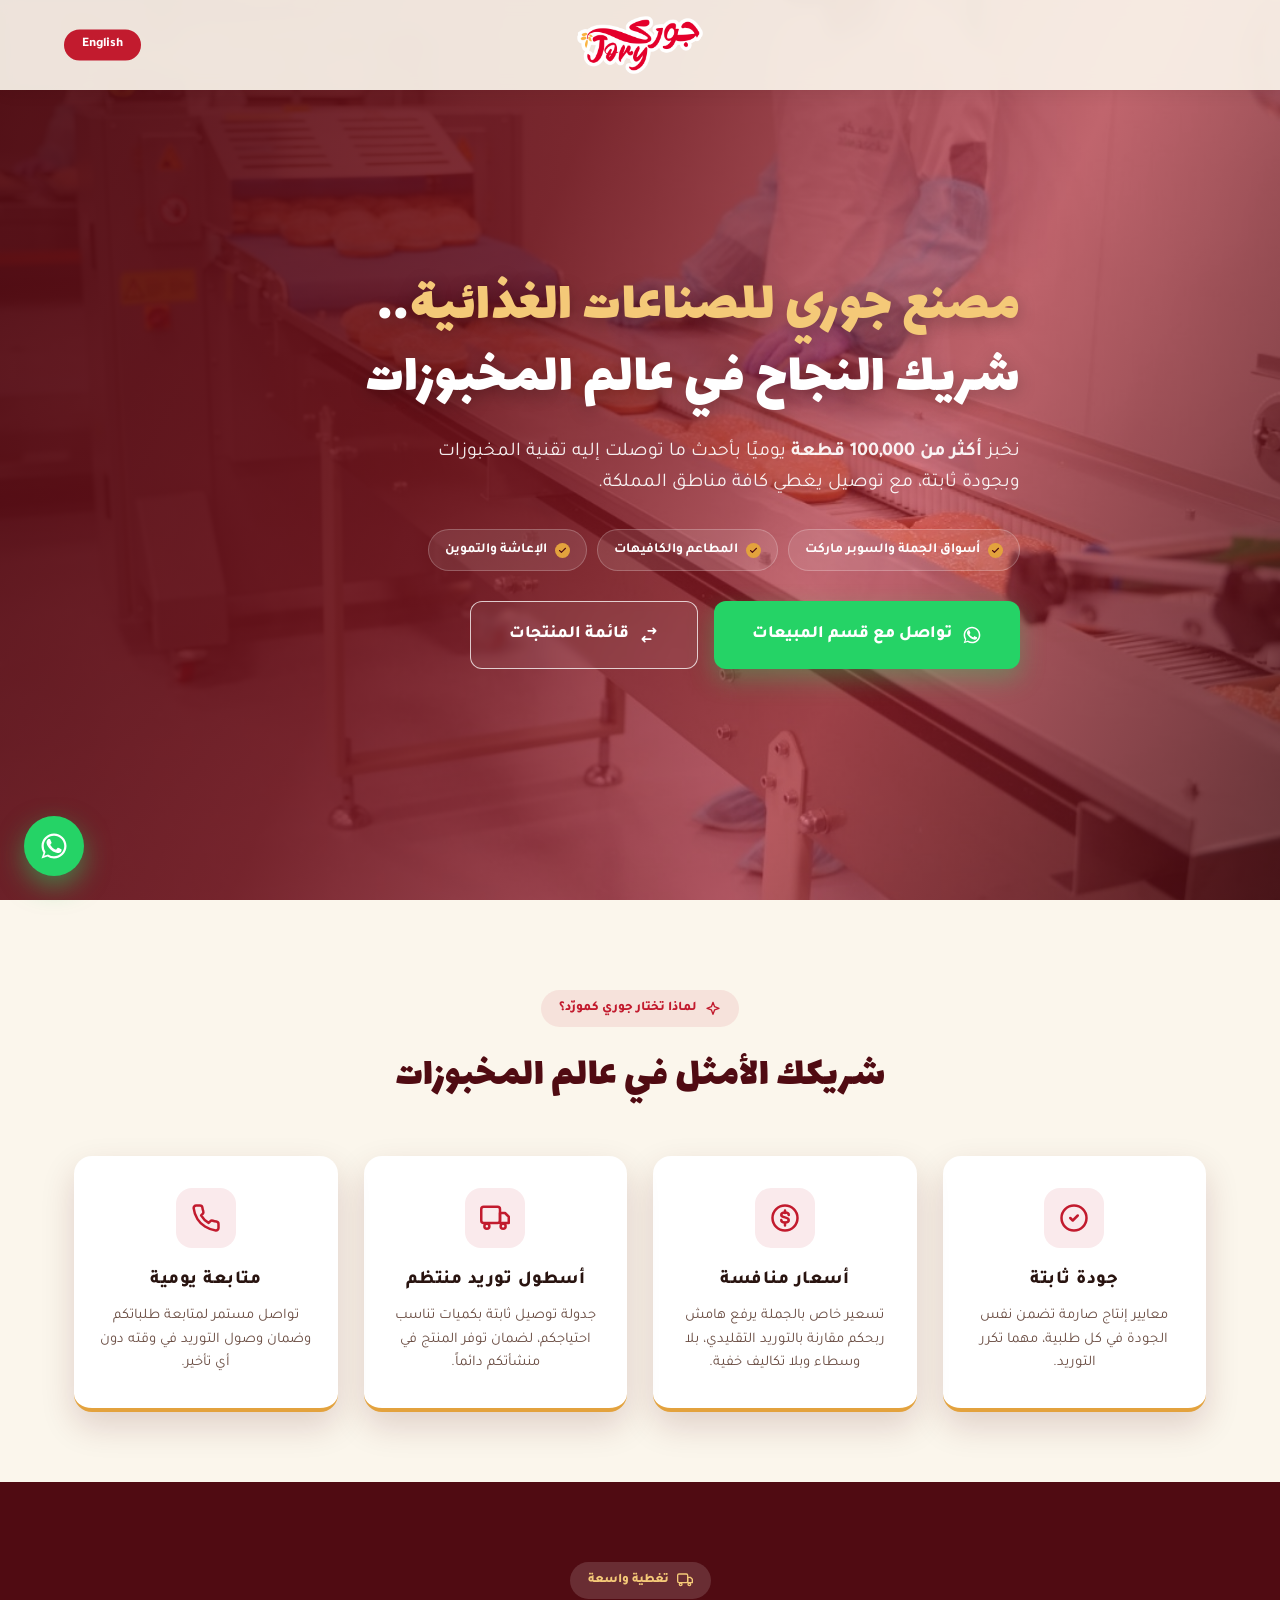
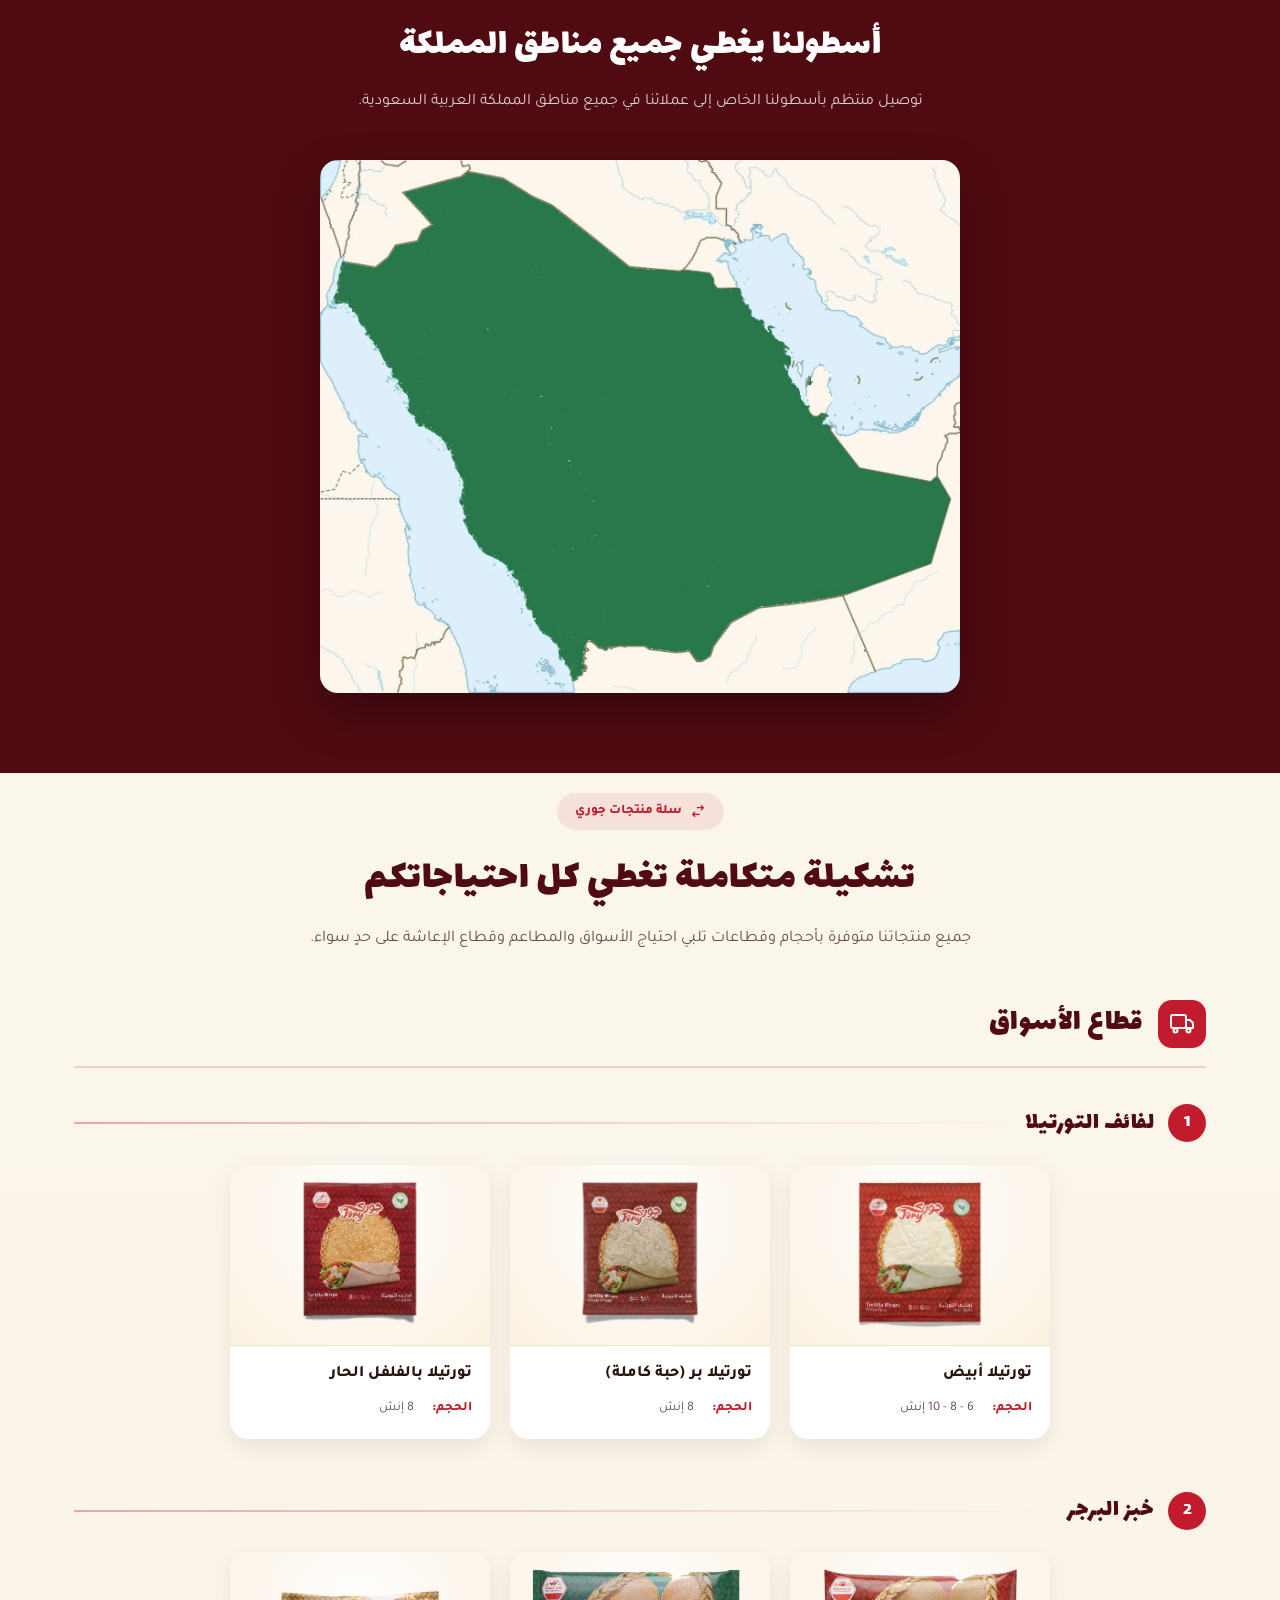
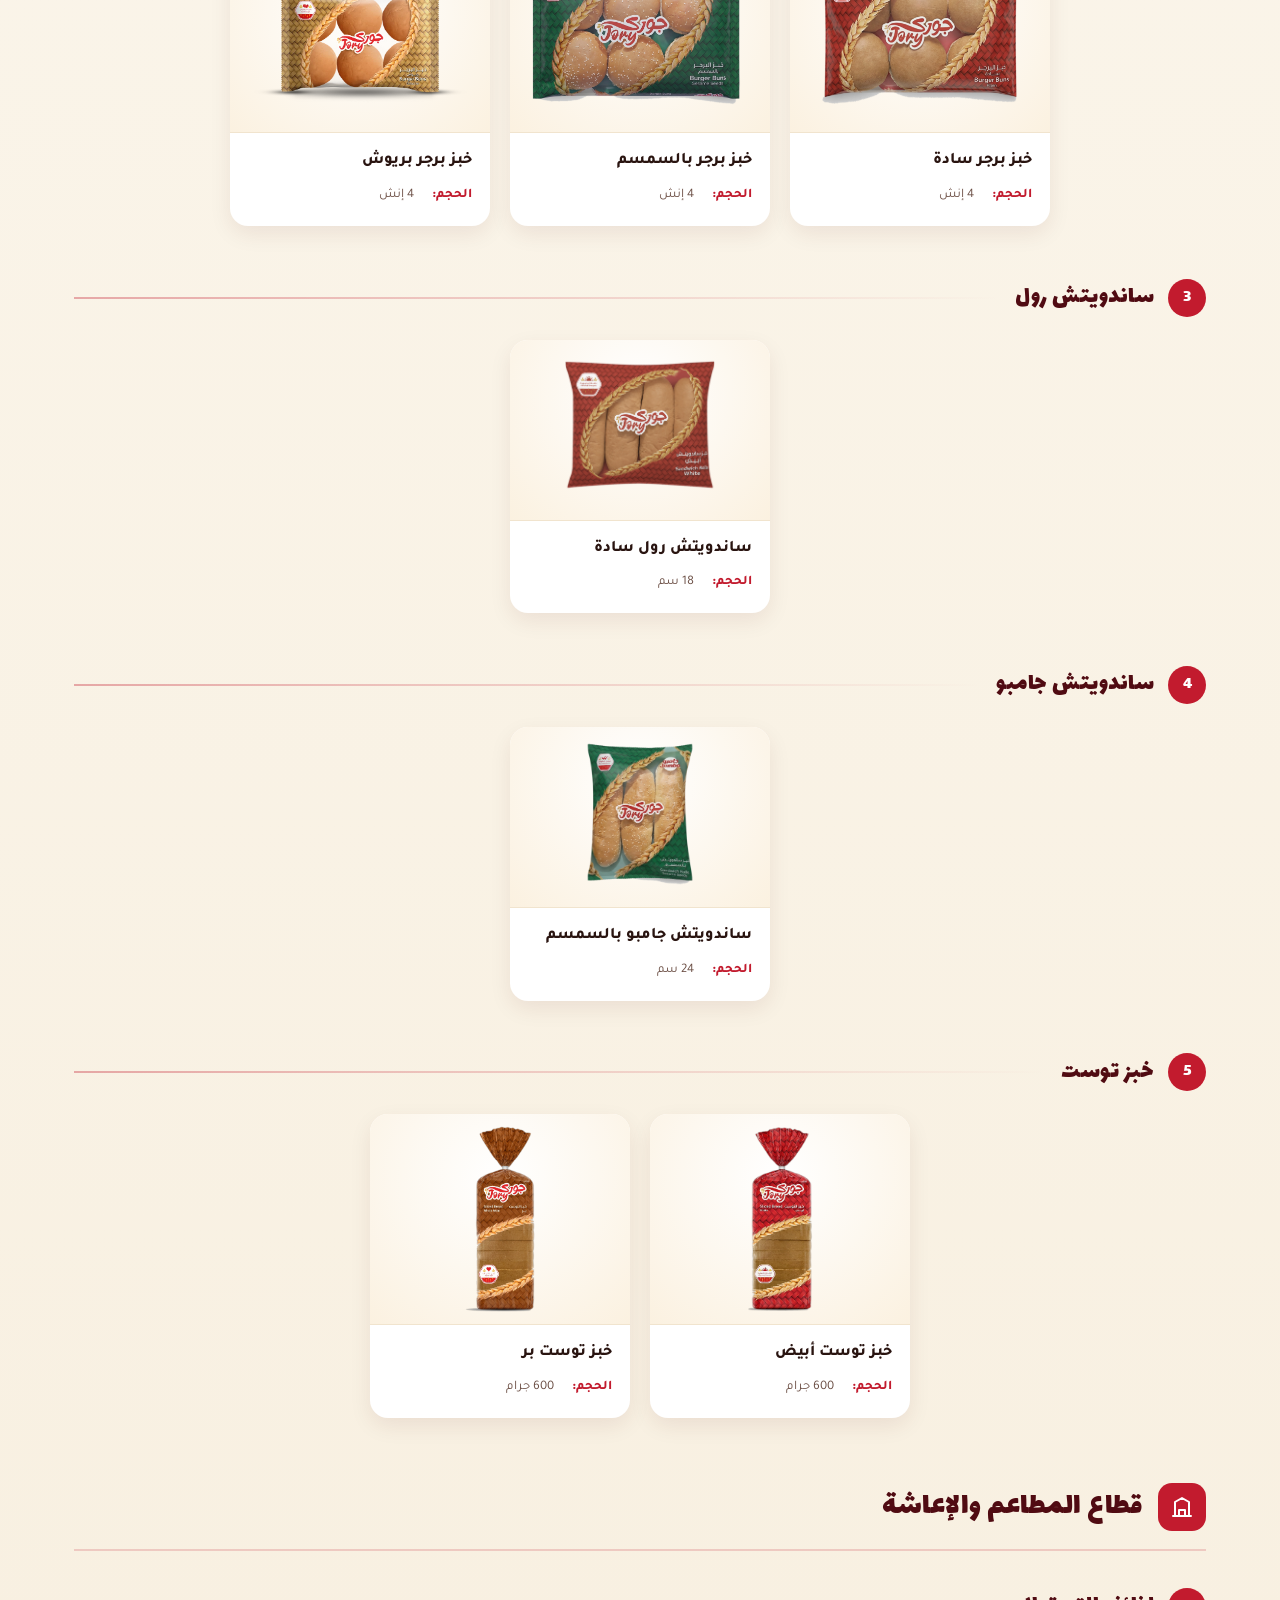
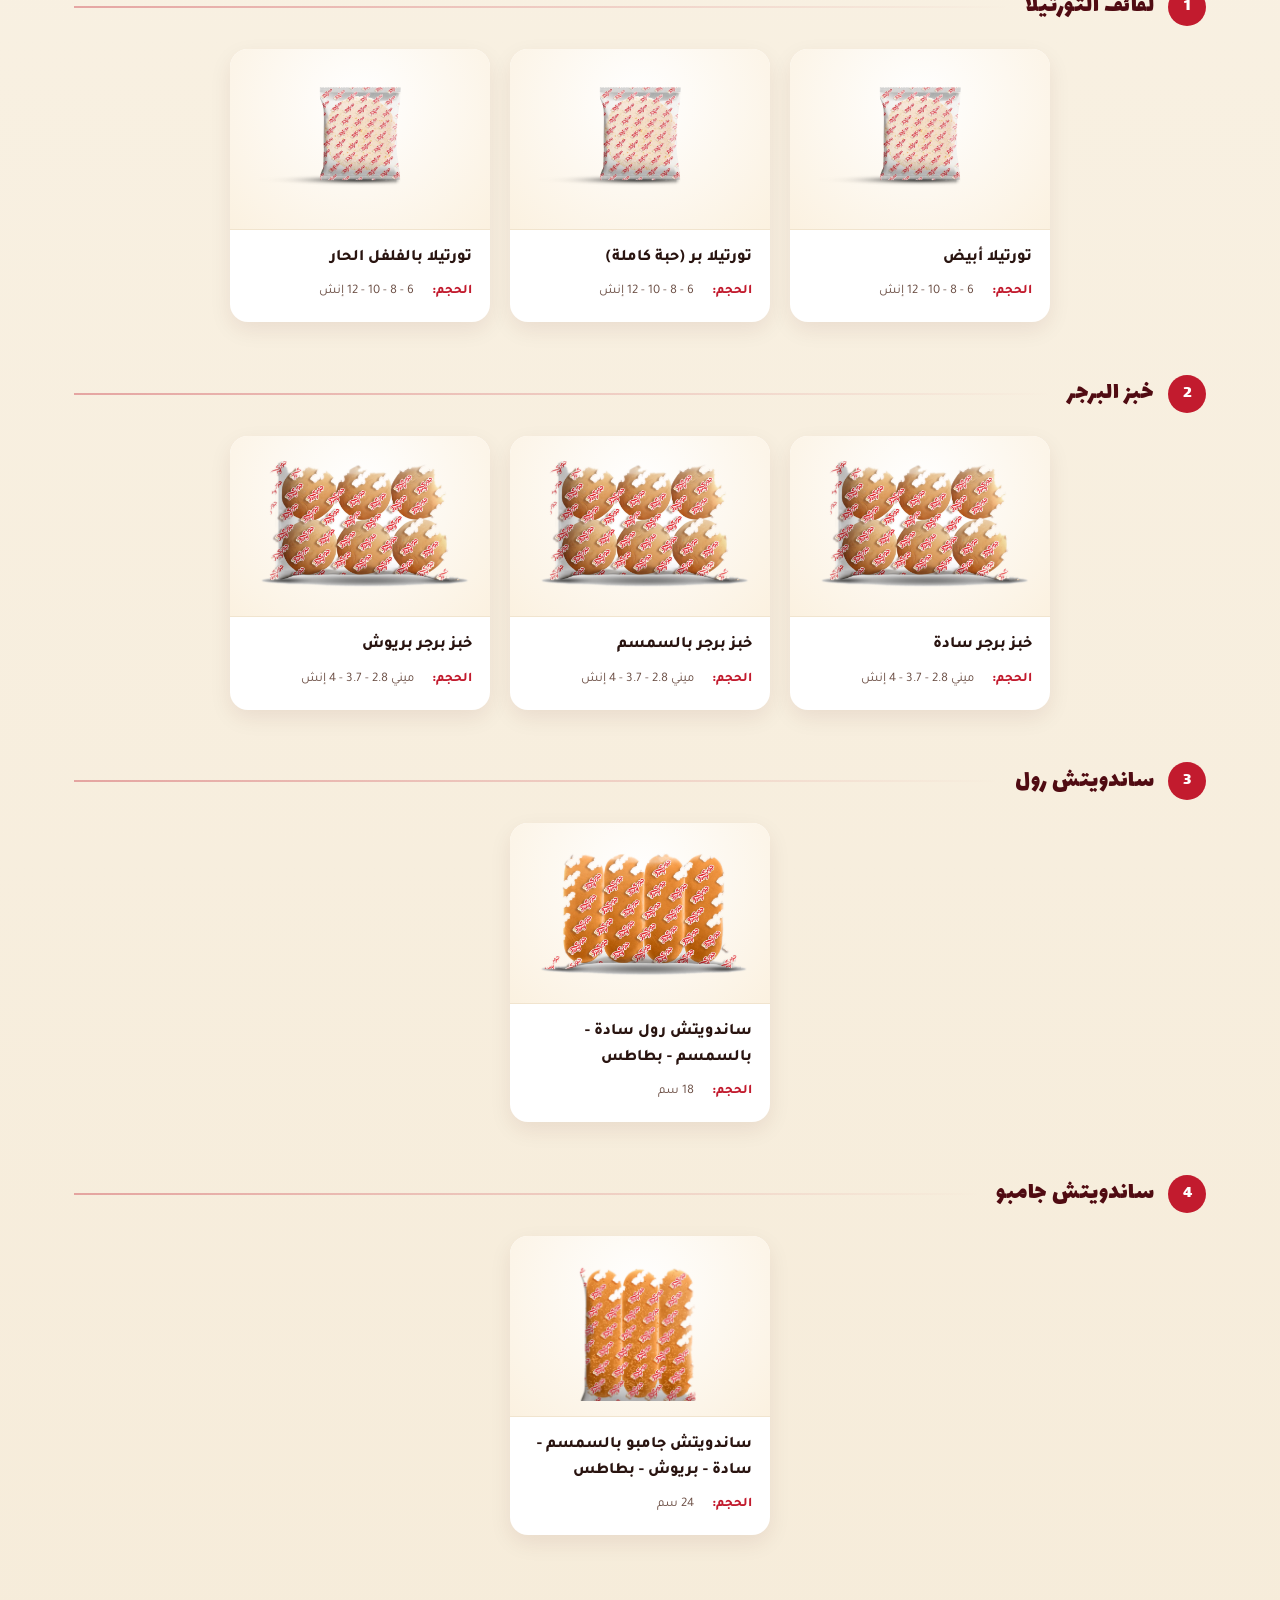
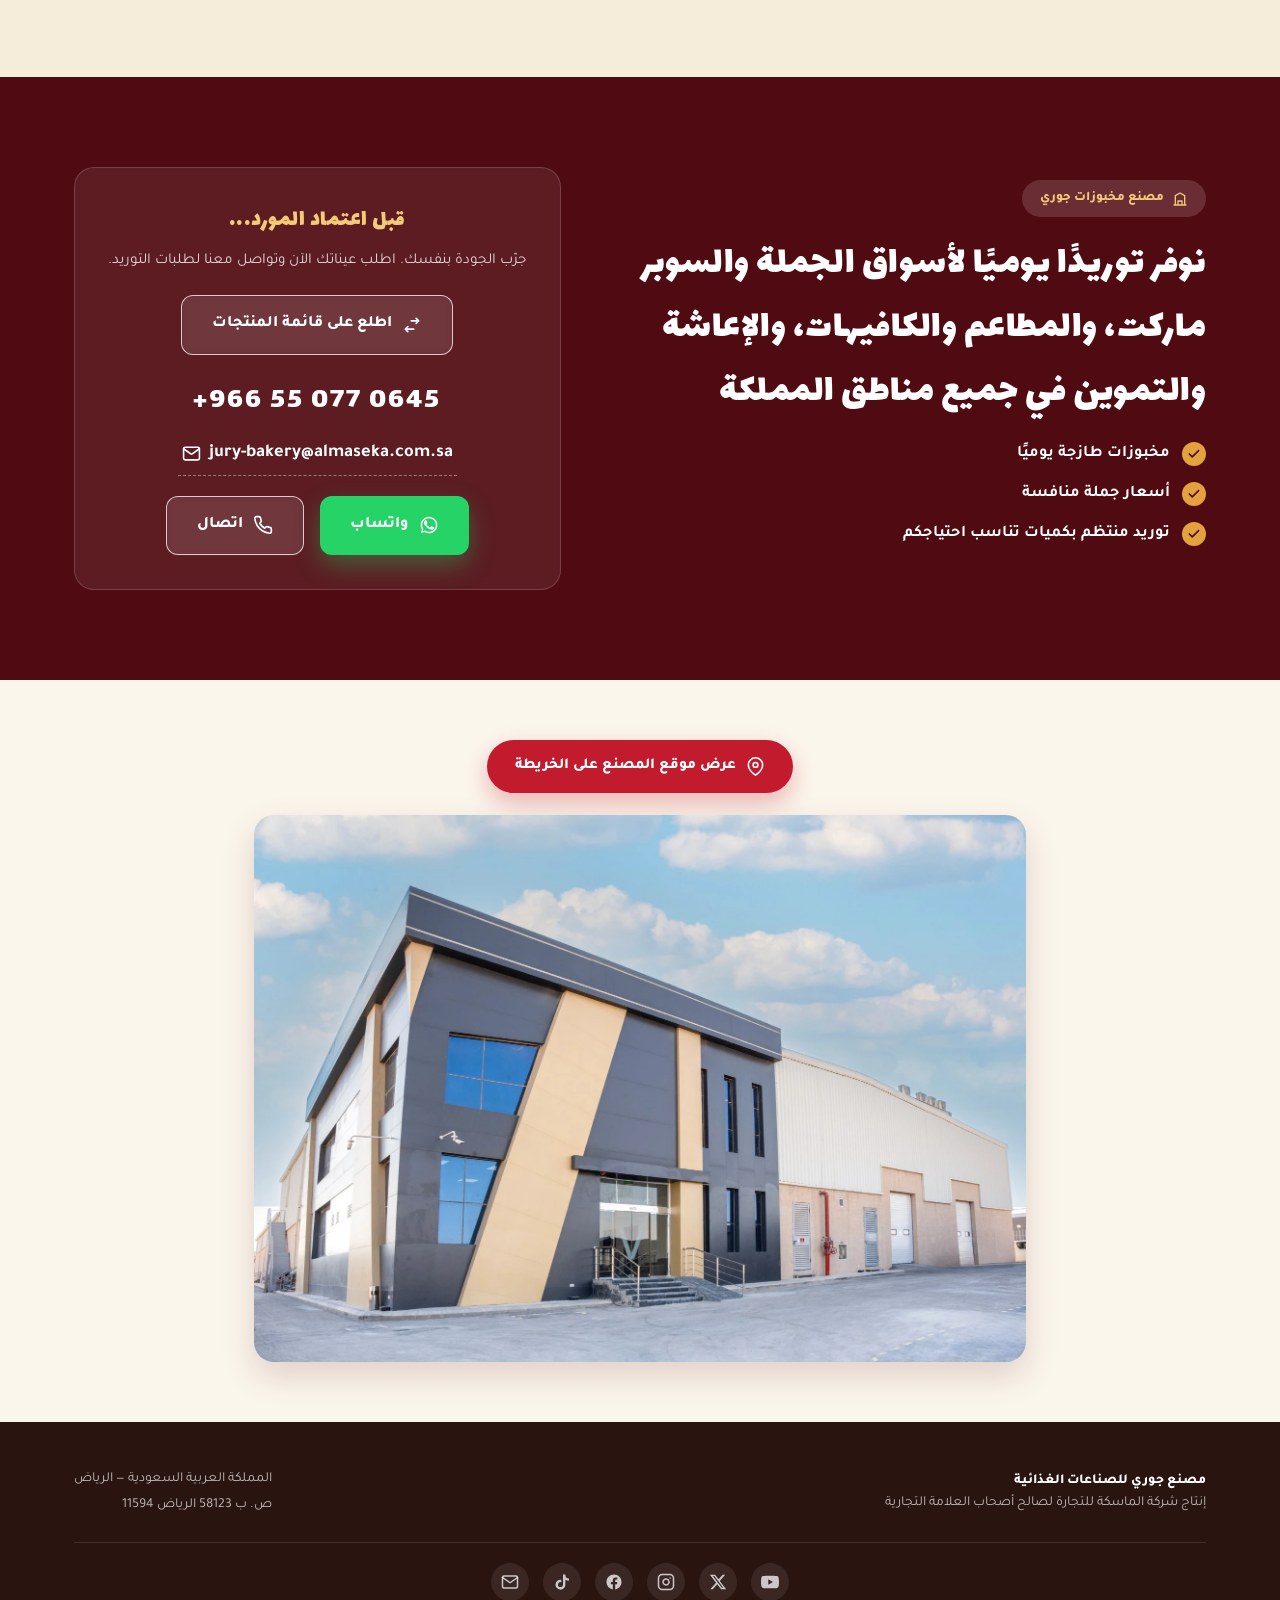
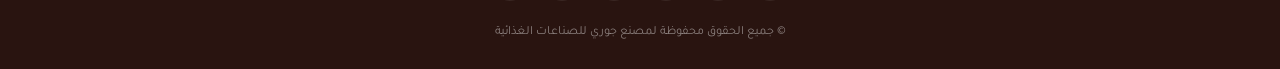
==== commit 9cc11dab: "update hero title to full company name Co-Authored-By: Claude Sonnet 5 <noreply@anthropic.com>" ====
--- a/index.html
+++ b/index.html
@@ -37,7 +37,7 @@
 <section class="hero" id="hero">
   <div class="wrap">
     <div class="hero-inner reveal in">
-      <h1 data-i18n="hero.title"><span>مصنع جوري</span>.. شريك النجاح في عالم المخبوزات</h1>
+      <h1 data-i18n="hero.title"><span>مصنع جوري للصناعات الغذائية</span>.. شريك النجاح في عالم المخبوزات</h1>
       <p class="lead" data-i18n="hero.lead">نخبز <b>أكثر من 100,000 قطعة</b> يوميًا بأحدث ما توصلت إليه تقنية المخبوزات وبجودة ثابتة، مع توصيل يغطي كافة مناطق المملكة.</p>
 
       <div class="hero-audience">
